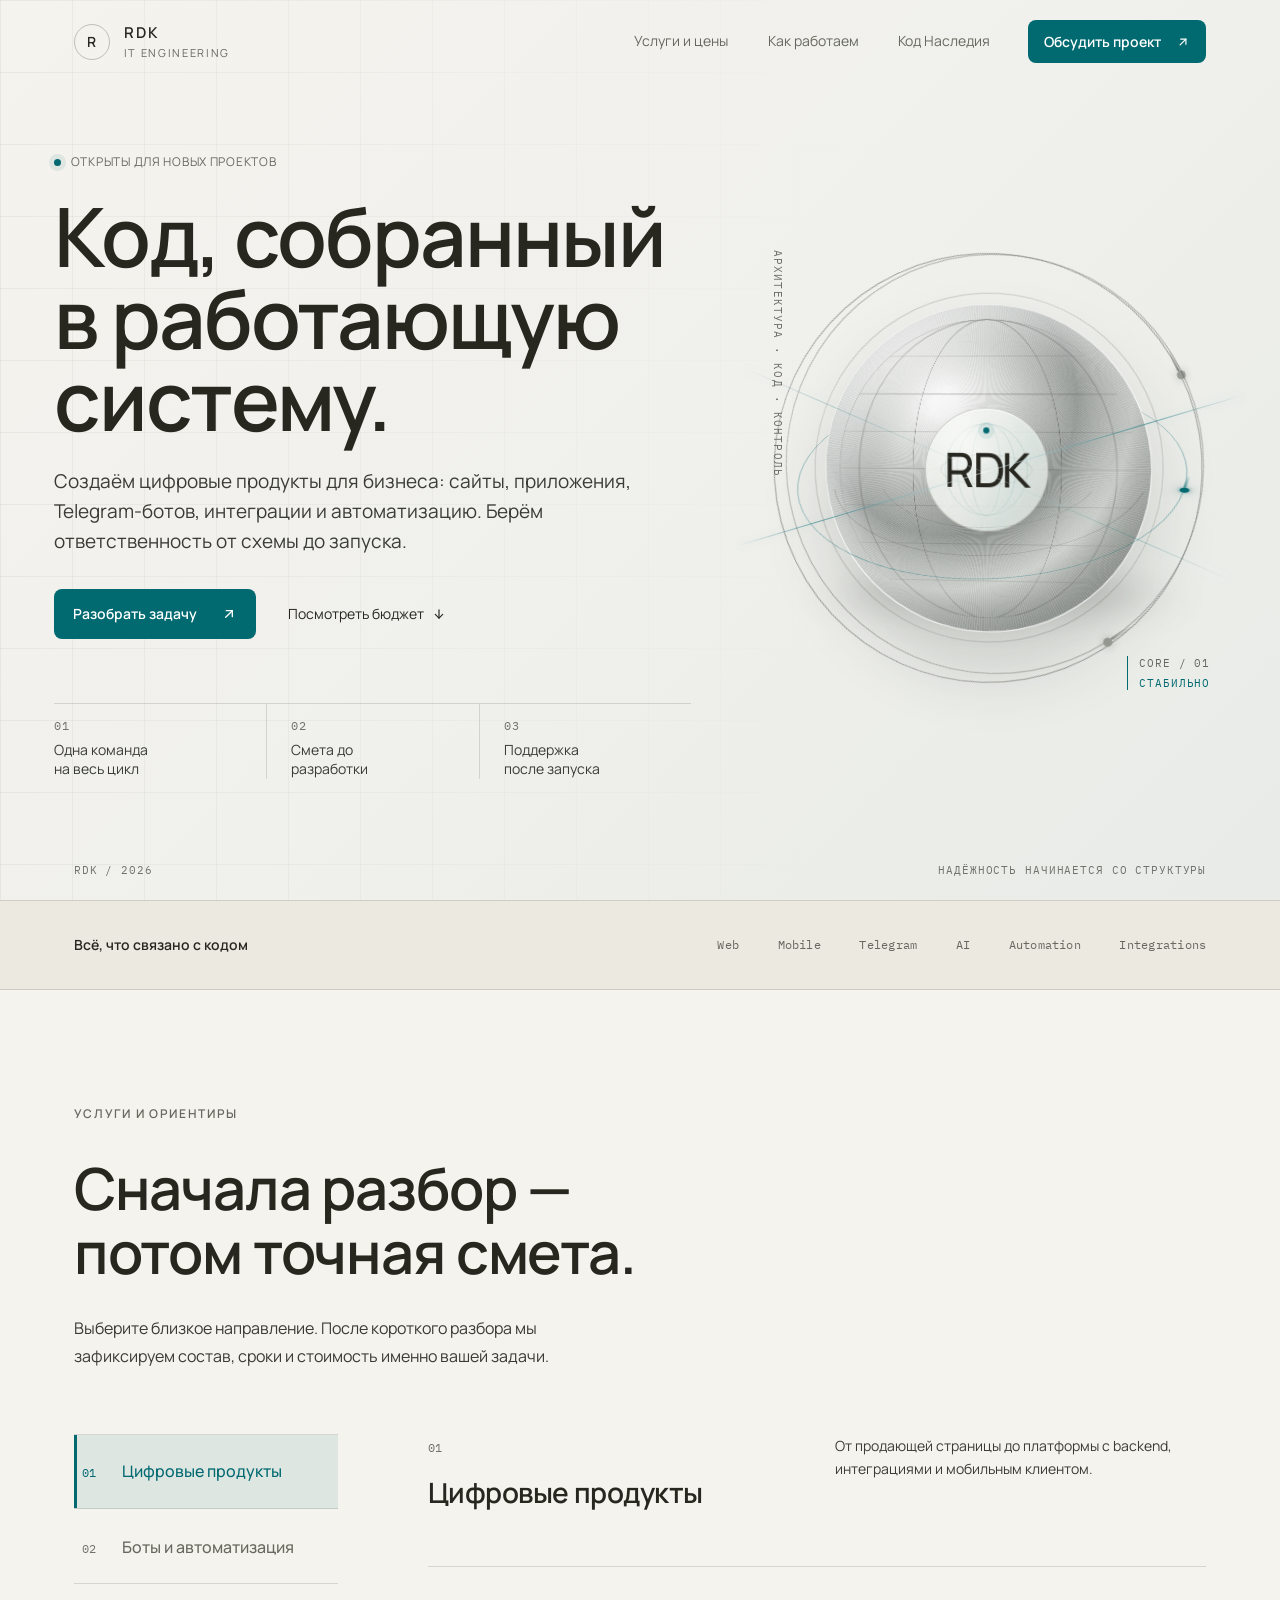
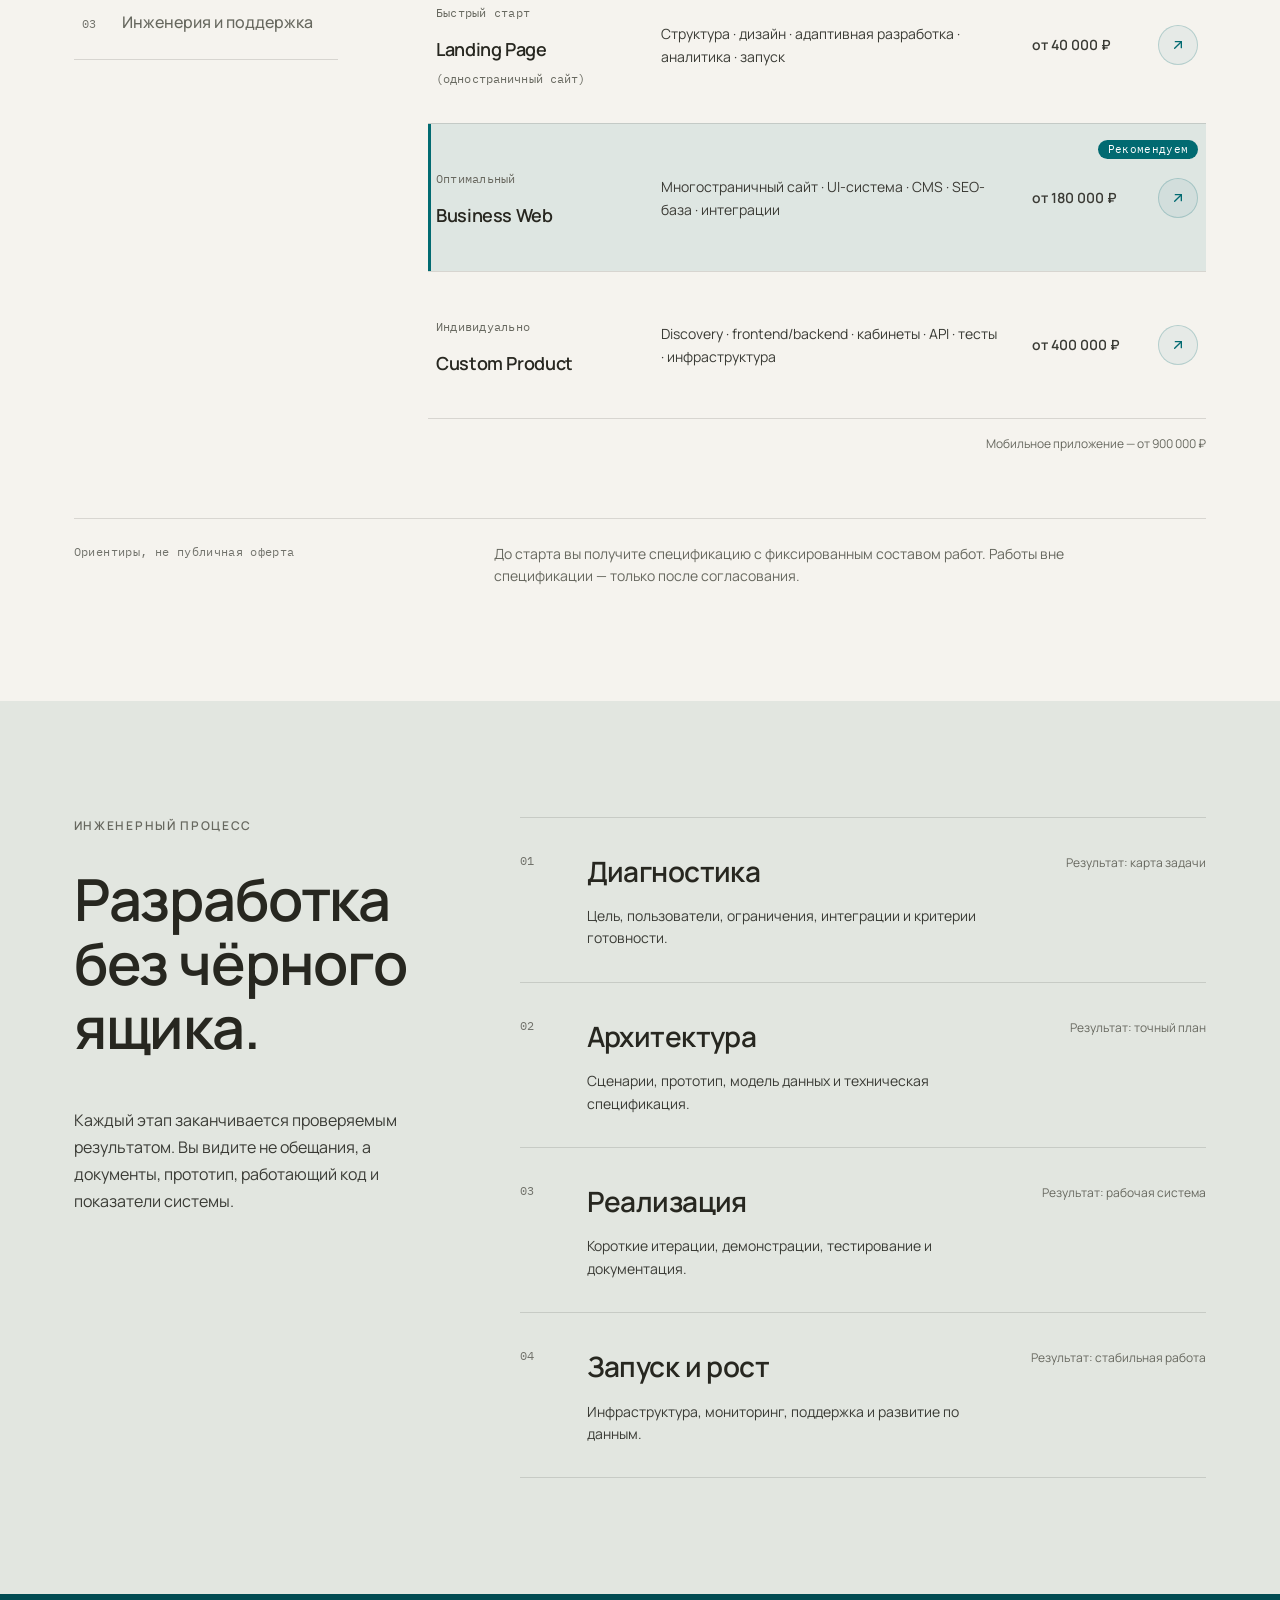
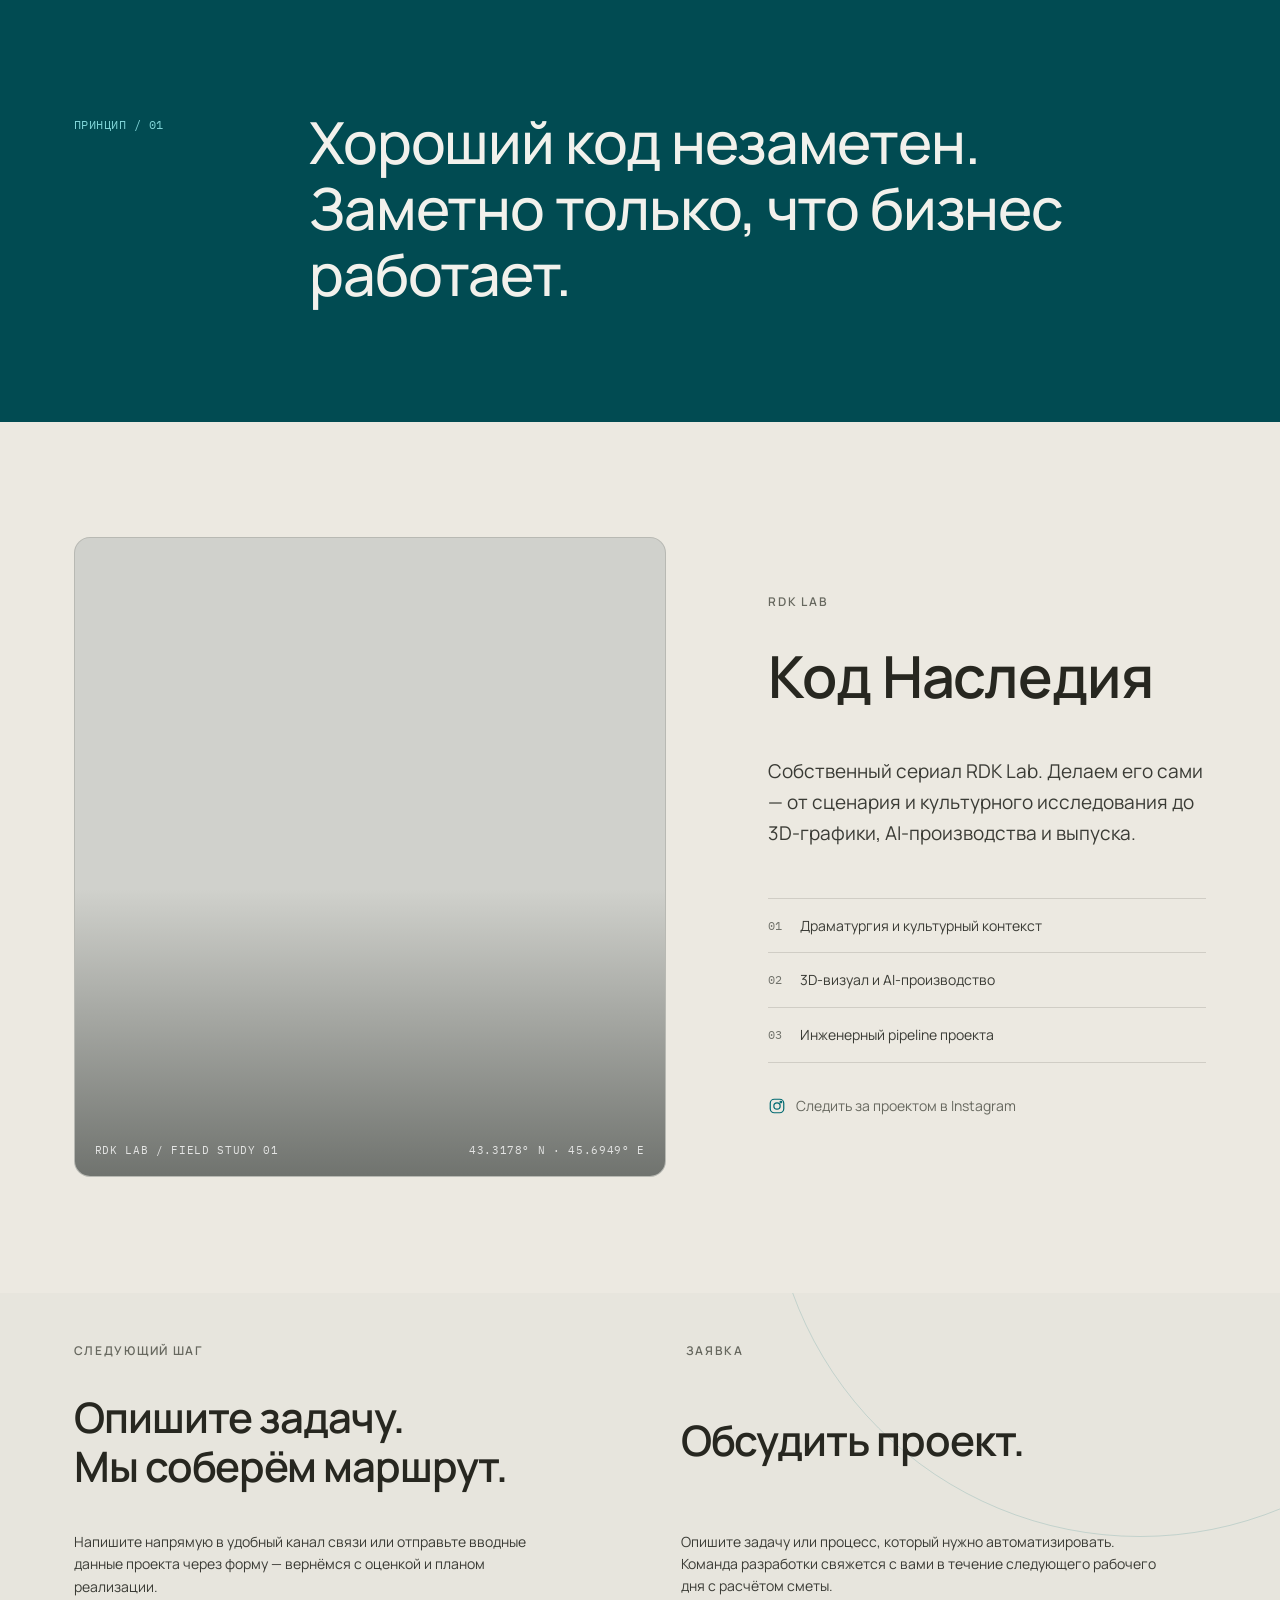
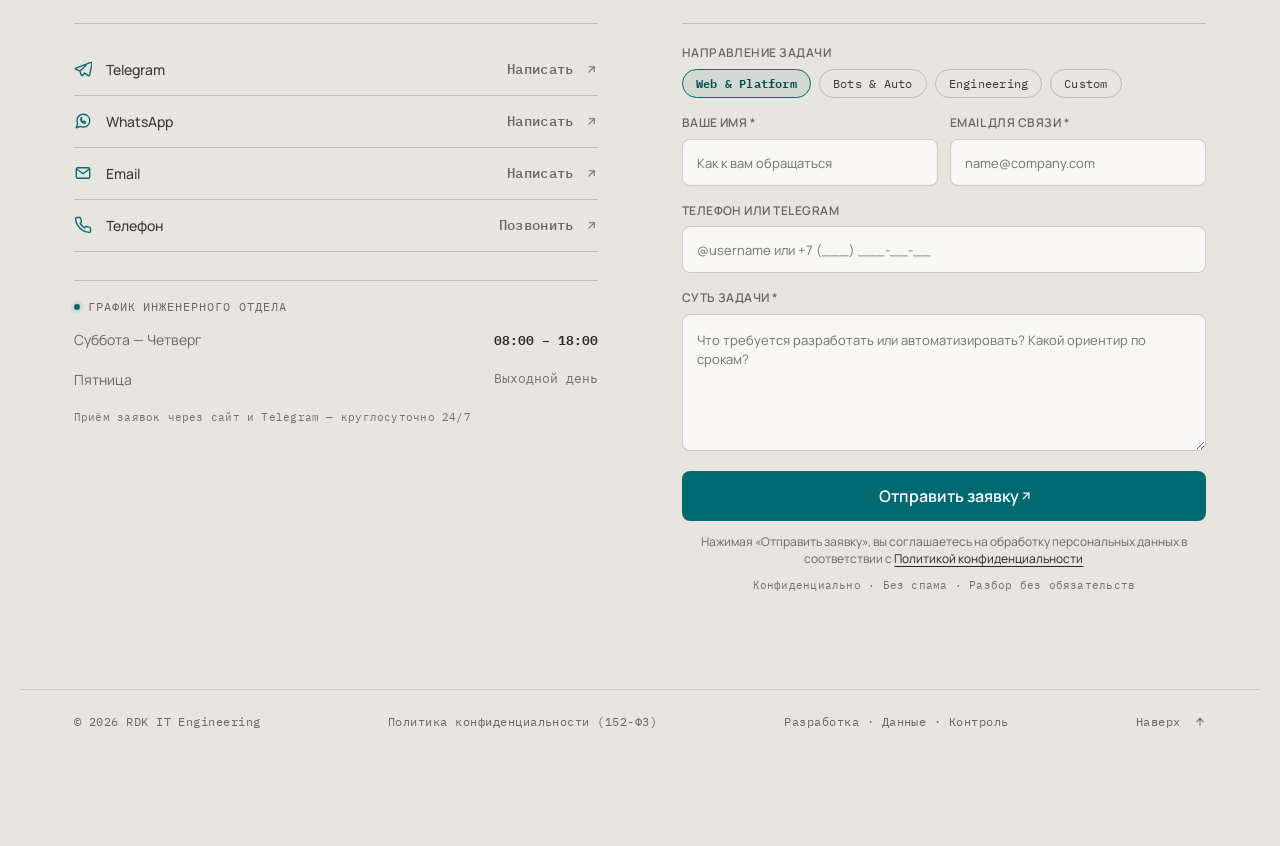
==== index.html @ f267a397 "feat(compliance): add 152-FZ privacy policy page, form consent disclaimer and footer link" ====
<!doctype html>
<html lang="ru">
<head>
  <meta charset="utf-8">
  <meta name="viewport" content="width=device-width, initial-scale=1">
  <title>RDK IT Engineering — цифровые продукты и автоматизация</title>
  <meta name="description" content="RDK проектирует сайты, приложения, Telegram-ботов и бизнес-автоматизацию — от архитектуры до запуска и поддержки.">
  <meta name="theme-color" content="#f5f3ee">
  <meta property="og:title" content="RDK IT Engineering — код, собранный в работающую систему">
  <meta property="og:description" content="Разработка цифровых продуктов, интеграций и автоматизации бизнеса.">
  <meta property="og:type" content="website">
  <link rel="preconnect" href="https://fonts.googleapis.com">
  <link rel="preconnect" href="https://fonts.gstatic.com" crossorigin>
  <link href="https://fonts.googleapis.com/css2?family=IBM+Plex+Mono:wght@400;500&family=Manrope:wght@400;500;600&display=swap" rel="stylesheet">
  <link rel="stylesheet" href="styles.css?v=20260922-v19">
  <link rel="stylesheet" href="motion.css?v=20260920-v16">
</head>
<body>
  <a class="skip-link" href="#main">Перейти к содержанию</a>
  <div class="scroll-progress" id="scrollProgress" aria-hidden="true"></div>
  <svg width="0" height="0" style="position:absolute" aria-hidden="true"><symbol id="i-arrow" viewBox="0 0 24 24"><path d="M7 17 17 7"/><path d="M8 7h9v9"/></symbol><symbol id="i-instagram" viewBox="0 0 24 24"><rect x="3" y="3" width="18" height="18" rx="5.4"/><circle cx="12" cy="12" r="4.2"/><circle cx="17.2" cy="6.8" r="1.15"/></symbol></svg>
  <header class="site-header" id="siteHeader"><div class="shell header-inner">
    <a class="brand" href="#main" aria-label="RDK IT Engineering — на главную"><span class="brand-mark" aria-hidden="true">R</span><span><strong>RDK</strong><small>IT Engineering</small></span></a>
    <nav class="nav" id="mainNav" aria-label="Основная навигация"><a href="#services">Услуги и цены</a><a href="#method">Как работаем</a><a href="#heritage">Код Наследия</a><a class="nav-action" href="#contact">Обсудить проект <span><svg class="ico" aria-hidden="true"><use href="#i-arrow"/></svg></span></a></nav>
    <button class="menu-button" id="menuButton" type="button" aria-label="Открыть меню" aria-controls="mainNav" aria-expanded="false"><span></span><span></span></button>
  </div></header>

  <main id="main">
    <section class="hero" aria-labelledby="hero-title"><div class="hero-grid" aria-hidden="true"></div><div class="shell hero-layout">
      <div class="hero-copy reveal">
        <div class="status-line"><span></span> Открыты для новых проектов</div>
        <h1 id="hero-title">Код, собранный в работающую систему.</h1>
        <p class="hero-lead">Создаём цифровые продукты для бизнеса: сайты, приложения, Telegram-ботов, интеграции и автоматизацию. Берём ответственность от схемы до запуска.</p>
        <div class="hero-actions"><a class="button button-primary" href="#contact">Разобрать задачу <span><svg class="ico" aria-hidden="true"><use href="#i-arrow"/></svg></span></a><a class="text-link" href="#services">Посмотреть бюджет <span><svg class="ico ico--down" aria-hidden="true"><use href="#i-arrow"/></svg></span></a></div>
        <dl class="hero-facts"><div><dt>01</dt><dd>Одна команда<br>на весь цикл</dd></div><div><dt>02</dt><dd>Смета до<br>разработки</dd></div><div><dt>03</dt><dd>Поддержка<br>после запуска</dd></div></dl>
      </div>
      <div class="calibre-wrap reveal" id="calibreWrap">
        <div class="calibre" id="calibre" aria-label="Интерактивный цифровой механизм RDK" role="img">
          <div class="calibre-shadow"></div>
          <div class="calibre-disc">
            <div class="disc-brush"></div>
            <div class="disc-scale"></div>
            <div class="disc-sphere"><div class="ds-globe"><i></i><i></i><i></i><i></i><i></i><i></i></div></div>
            <div class="disc-core">
              <span class="core-globe" aria-hidden="true">
                <i class="globe-meridian"></i><i class="globe-meridian"></i><i class="globe-meridian"></i><i class="globe-meridian"></i>
                <i class="globe-latitude globe-latitude-a"></i><i class="globe-latitude globe-latitude-b"></i>
              </span>
              <span class="core-signal"></span>
              <strong>RDK</strong>
            </div>
          </div>
          <div class="orbit orbit-a" aria-hidden="true"><i></i></div>
          <div class="orbit orbit-b" aria-hidden="true"><i></i></div>
          <div class="orbit orbit-c" aria-hidden="true"><i></i></div>
          <div class="laser laser-a"></div>
          <div class="laser laser-b"></div>
        </div>
        <div class="calibre-readout"><span>CORE / 01</span><span id="calibreState">СТАБИЛЬНО</span></div><p class="calibre-caption">Архитектура · Код · Контроль</p>
      </div>
    </div><div class="hero-foot shell"><span>RDK / 2026</span><span>Надёжность начинается со структуры</span></div></section>

    <section class="scope" aria-label="Направления разработки"><div class="shell scope-line"><p>Всё, что связано с кодом</p><ul><li>Web</li><li>Mobile</li><li>Telegram</li><li>AI</li><li>Automation</li><li>Integrations</li></ul></div></section>

    <section class="services section" id="services" aria-labelledby="services-title"><div class="shell">
      <div class="section-heading reveal"><p class="eyebrow">Услуги и ориентиры</p><h2 id="services-title">Сначала разбор&nbsp;— потом точная смета.</h2><p>Выберите близкое направление. После короткого разбора мы зафиксируем состав, сроки и стоимость именно вашей задачи.</p></div>
      <div class="offer-index reveal" aria-label="Пакеты услуг">
        <nav class="offer-nav" aria-label="Категории услуг"><button class="offer-tab is-active" type="button" data-offer="products" aria-selected="true"><span>01</span> Цифровые продукты</button><button class="offer-tab" type="button" data-offer="automation" aria-selected="false"><span>02</span> Боты и автоматизация</button><button class="offer-tab" type="button" data-offer="engineering" aria-selected="false"><span>03</span> Инженерия и поддержка</button></nav>
        <div class="offer-panels">
          <section class="offer-panel is-active" data-panel="products" aria-labelledby="offer-products-title"><div class="offer-panel-head"><div><span>01</span><h3 id="offer-products-title">Цифровые продукты</h3></div><p>От продающей страницы до платформы с backend, интеграциями и мобильным клиентом.</p></div>
            <article class="price-row"><div><span class="price-label">Быстрый старт</span><h4>Landing Page <span class="price-sub">(одностраничный сайт)</span></h4></div><p>Структура · дизайн · адаптивная разработка · аналитика · запуск</p><strong>от 40 000 ₽</strong><a href="#contact" aria-label="Обсудить Landing Page"><svg class="ico" aria-hidden="true"><use href="#i-arrow"/></svg></a></article>
            <article class="price-row is-recommended"><div><span class="price-label">Оптимальный</span><h4>Business Web</h4></div><p>Многостраничный сайт · UI-система · CMS · SEO-база · интеграции</p><strong>от 180 000 ₽</strong><a href="#contact" aria-label="Обсудить Business Web"><svg class="ico" aria-hidden="true"><use href="#i-arrow"/></svg></a></article>
            <article class="price-row"><div><span class="price-label">Индивидуально</span><h4>Custom Product</h4></div><p>Discovery · frontend/backend · кабинеты · API · тесты · инфраструктура</p><strong>от 400 000 ₽</strong><a href="#contact" aria-label="Обсудить Custom Product"><svg class="ico" aria-hidden="true"><use href="#i-arrow"/></svg></a></article><p class="panel-note">Мобильное приложение — от 900 000 ₽</p>
          </section>
          <section class="offer-panel" data-panel="automation" aria-labelledby="offer-automation-title" hidden><div class="offer-panel-head"><div><span>02</span><h3 id="offer-automation-title">Боты и автоматизация</h3></div><p>Соединяем сервисы, убираем ручные операции и собираем процесс в управляемую систему.</p></div>
            <article class="price-row"><div><span class="price-label">Telegram</span><h4>Bot Start</h4></div><p>Сценарий · команды · бизнес-логика · база данных · развёртывание</p><strong>от 40 000 ₽</strong><a href="#contact" aria-label="Обсудить Bot Start"><svg class="ico" aria-hidden="true"><use href="#i-arrow"/></svg></a></article>
            <article class="price-row is-recommended"><div><span class="price-label">С интеграциями</span><h4>Connected Bot</h4></div><p>CRM / 1С / API · платежи · уведомления · админ-панель · мониторинг</p><strong>от 180 000 ₽</strong><a href="#contact" aria-label="Обсудить Connected Bot"><svg class="ico" aria-hidden="true"><use href="#i-arrow"/></svg></a></article>
            <article class="price-row"><div><span class="price-label">Бизнес-процессы</span><h4>Automation System</h4></div><p>Аудит процесса · роли · данные · интеграция систем · регламенты</p><strong>от 300 000 ₽</strong><a href="#contact" aria-label="Обсудить Automation System"><svg class="ico" aria-hidden="true"><use href="#i-arrow"/></svg></a></article><p class="panel-note">Комплекс из 3–5 процессов — от 900 000 ₽</p>
          </section>
          <section class="offer-panel" data-panel="engineering" aria-labelledby="offer-engineering-title" hidden><div class="offer-panel-head"><div><span>03</span><h3 id="offer-engineering-title">Инженерия и поддержка</h3></div><p>Исследуем действующую систему, проектируем улучшения и отвечаем за стабильную работу.</p></div>
            <article class="price-row"><div><span class="price-label">Проверка</span><h4>Technical Audit</h4></div><p>Код · архитектура · нагрузка · безопасность · карта рисков</p><strong>от 40 000 ₽</strong><a href="#contact" aria-label="Обсудить Technical Audit"><svg class="ico" aria-hidden="true"><use href="#i-arrow"/></svg></a></article>
            <article class="price-row is-recommended"><div><span class="price-label">Проектирование</span><h4>Architecture</h4></div><p>Требования · модель данных · сценарии · спецификация · план реализации</p><strong>от 120 000 ₽</strong><a href="#contact" aria-label="Обсудить Architecture"><svg class="ico" aria-hidden="true"><use href="#i-arrow"/></svg></a></article>
            <article class="price-row"><div><span class="price-label">Ежемесячно</span><h4>Care & Growth</h4></div><p>Мониторинг · исправления · доработки · консультации · контроль стабильности</p><strong>от 30 000 ₽ / мес</strong><a href="#contact" aria-label="Обсудить Care and Growth"><svg class="ico" aria-hidden="true"><use href="#i-arrow"/></svg></a></article><p class="panel-note">Финальный бюджет зависит от интеграций, ролей и требований к нагрузке.</p>
          </section>
        </div>
      </div>
      <div class="price-disclaimer reveal"><span>Ориентиры, не публичная оферта</span><p>До старта вы получите спецификацию с фиксированным составом работ. Работы вне спецификации — только после согласования.</p></div>
    </div></section>

    <section class="method section" id="method" aria-labelledby="method-title"><div class="shell method-layout">
      <div class="method-intro reveal"><p class="eyebrow">Инженерный процесс</p><h2 id="method-title">Разработка без чёрного ящика.</h2><p>Каждый этап заканчивается проверяемым результатом. Вы видите не обещания, а документы, прототип, работающий код и показатели системы.</p></div>
      <ol class="method-list"><li class="reveal"><span>01</span><div><h3>Диагностика</h3><p>Цель, пользователи, ограничения, интеграции и критерии готовности.</p></div><small>Результат: карта задачи</small></li><li class="reveal"><span>02</span><div><h3>Архитектура</h3><p>Сценарии, прототип, модель данных и техническая спецификация.</p></div><small>Результат: точный план</small></li><li class="reveal"><span>03</span><div><h3>Реализация</h3><p>Короткие итерации, демонстрации, тестирование и документация.</p></div><small>Результат: рабочая система</small></li><li class="reveal"><span>04</span><div><h3>Запуск и рост</h3><p>Инфраструктура, мониторинг, поддержка и развитие по данным.</p></div><small>Результат: стабильная работа</small></li></ol>
    </div></section>

    <section class="principle" aria-label="Принцип работы RDK"><div class="shell principle-layout reveal"><span>ПРИНЦИП / 01</span><blockquote>Хороший код незаметен.<br>Заметно только, что бизнес работает.</blockquote></div></section>

    <section class="heritage section" id="heritage" aria-labelledby="heritage-title"><div class="shell heritage-layout">
      <figure class="heritage-media reveal"><picture><source media="(max-width: 760px)" srcset="assets/tower-warm-sm.jpg"><img src="assets/tower-warm.jpg" width="1920" height="1072" loading="lazy" decoding="async" alt="Архитектурная башня как образ соединения наследия и цифровой системы"></picture><figcaption><span>RDK LAB / FIELD STUDY 01</span><span>43.3178° N · 45.6949° E</span></figcaption></figure>
      <div class="heritage-copy reveal"><p class="eyebrow">RDK Lab</p><h2 id="heritage-title">Код Наследия</h2><p class="heritage-lead">Собственный сериал RDK Lab. Делаем его сами — от сценария и культурного исследования до 3D-графики, AI-производства и выпуска.</p><div class="heritage-list"><p><span>01</span> Драматургия и культурный контекст</p><p><span>02</span> 3D-визуал и AI-производство</p><p><span>03</span> Инженерный pipeline проекта</p></div><a class="heritage-social" href="https://www.instagram.com/rdk_it_engineering/" target="_blank" rel="noopener noreferrer"><svg class="ico" aria-hidden="true"><use href="#i-instagram"/></svg><span>Следить за проектом в Instagram</span></a></div>
    </div></section>

    <section class="contact section" id="contact" aria-labelledby="contact-title">
      <svg width="0" height="0" style="position:absolute" aria-hidden="true">
        <symbol id="i-telegram" viewBox="0 0 24 24"><path d="M21.5 3.5 2.5 10.8c-.8.3-.8 1.4 0 1.7l5.2 2 2 5.5c.3.8 1.3 1 1.8.4l2.8-3.1 4.7 3.5c.7.5 1.7.1 1.9-.8l3.1-15.2c.2-.9-.7-1.7-1.5-1.3z"/><path d="m8.5 14.2 8-7.7"/></symbol>
        <symbol id="i-whatsapp" viewBox="0 0 24 24"><path d="M21 11.5a8.38 8.38 0 0 1-.9 3.8 8.5 8.5 0 0 1-7.6 4.7 8.38 8.38 0 0 1-3.8-.9L3 21l1.9-5.7a8.38 8.38 0 0 1-.9-3.8 8.5 8.5 0 0 1 4.7-7.6 8.38 8.38 0 0 1 3.8-.9h.5a8.48 8.48 0 0 1 8 8v.5z"/><path d="M9.5 9a.5.5 0 0 0-.5.5v.5c0 2.5 2.5 5 5 5h.5a.5.5 0 0 0 .5-.5v-1.5a.5.5 0 0 0-.5-.5l-1.5-.3a.5.5 0 0 0-.5.2l-.6.7a4.5 4.5 0 0 1-2.5-2.5l.7-.6a.5.5 0 0 0 .2-.5l-.3-1.5a.5.5 0 0 0-.5-.5H9.5z"/></symbol>
        <symbol id="i-mail" viewBox="0 0 24 24"><rect x="3" y="5" width="18" height="14" rx="2"/><path d="m4 7 8 6 8-6"/></symbol>
        <symbol id="i-phone" viewBox="0 0 24 24"><path d="M22 16.92v3a2 2 0 0 1-2.18 2 19.79 19.79 0 0 1-8.63-3.07 19.5 19.5 0 0 1-6-6 19.79 19.79 0 0 1-3.07-8.67A2 2 0 0 1 4.11 2h3a2 2 0 0 1 2 1.72 12.84 12.84 0 0 0 .7 2.81 2 2 0 0 1-.45 2.11L8.09 9.91a16 16 0 0 0 6 6l1.27-1.27a2 2 0 0 1 2.11-.45 12.84 12.84 0 0 0 2.81.7A2 2 0 0 1 22 16.92z"/></symbol>
      </svg>
      <div class="contact-orbit" aria-hidden="true"></div>
      <div class="shell contact-layout reveal">
        <div class="contact-col-head contact-col-head--info">
          <p class="eyebrow">Следующий шаг</p>
          <h2 id="contact-title">Опишите задачу.<br>Мы соберём маршрут.</h2>
          <p class="contact-lead">Напишите напрямую в удобный канал связи или отправьте вводные данные проекта через форму — вернёмся с оценкой и планом реализации.</p>
        </div>

        <div class="contact-col-head contact-col-head--form">
          <p class="eyebrow">Заявка</p>
          <h2 class="form-title">Обсудить проект.</h2>
          <p class="contact-lead">Опишите задачу или процесс, который нужно автоматизировать. Команда разработки свяжется с вами в течение следующего рабочего дня с расчётом сметы.</p>
        </div>

        <div class="contact-body-info">
          <div class="contact-channels" aria-label="Прямые каналы связи">
            <a class="contact-row" href="https://t.me/rdk_it" target="_blank" rel="noopener noreferrer">
              <span class="contact-row-left">
                <svg class="contact-ico" aria-hidden="true"><use href="#i-telegram"/></svg>
                <span class="contact-name">Telegram</span>
              </span>
              <span class="contact-row-right">
                <span class="contact-action-label">Написать</span>
                <strong class="contact-val">@rdk_it</strong>
                <svg class="ico contact-arrow" aria-hidden="true"><use href="#i-arrow"/></svg>
              </span>
            </a>

            <a class="contact-row" href="https://wa.me/qr/XE4E7DVEDIZYM1" target="_blank" rel="noopener noreferrer">
              <span class="contact-row-left">
                <svg class="contact-ico" aria-hidden="true"><use href="#i-whatsapp"/></svg>
                <span class="contact-name">WhatsApp</span>
              </span>
              <span class="contact-row-right">
                <span class="contact-action-label">Написать</span>
                <strong class="contact-val">Прямой диалог</strong>
                <svg class="ico contact-arrow" aria-hidden="true"><use href="#i-arrow"/></svg>
              </span>
            </a>

            <a class="contact-row" href="mailto:kontakt@rdk-ai.com">
              <span class="contact-row-left">
                <svg class="contact-ico" aria-hidden="true"><use href="#i-mail"/></svg>
                <span class="contact-name">Email</span>
              </span>
              <span class="contact-row-right">
                <span class="contact-action-label">Написать</span>
                <strong class="contact-val">kontakt@rdk-ai.com</strong>
                <svg class="ico contact-arrow" aria-hidden="true"><use href="#i-arrow"/></svg>
              </span>
            </a>

            <a class="contact-row" href="tel:+79659524382">
              <span class="contact-row-left">
                <svg class="contact-ico" aria-hidden="true"><use href="#i-phone"/></svg>
                <span class="contact-name">Телефон</span>
              </span>
              <span class="contact-row-right">
                <span class="contact-action-label">Позвонить</span>
                <strong class="contact-val">+7 965 952-43-82</strong>
                <svg class="ico contact-arrow" aria-hidden="true"><use href="#i-arrow"/></svg>
              </span>
            </a>
          </div>

          <div class="contact-schedule" aria-label="Режим работы">
            <div class="schedule-head">
              <span class="schedule-indicator" aria-hidden="true"></span>
              <span class="schedule-title">График инженерного отдела</span>
            </div>
            <div class="schedule-line"><span>Суббота — Четверг</span><strong>08:00 – 18:00</strong></div>
            <div class="schedule-line"><span>Пятница</span><em>Выходной день</em></div>
            <p class="schedule-note">Приём заявок через сайт и Telegram — круглосуточно 24/7</p>
          </div>
        </div>

        <div class="contact-body-form">
          <form class="contact-form" id="projectForm" novalidate>
            <!-- Скрытая honeypot-ловушка для защиты от автоматических спам-ботов -->
            <div style="position:absolute;left:-9999px;opacity:0;pointer-events:none" aria-hidden="true">
              <input type="text" name="_hp_company" id="formHoneypot" tabindex="-1" autocomplete="off">
            </div>

            <div class="form-group">
              <label class="form-label" for="formService">Направление задачи</label>
              <div class="form-chips" id="serviceChips" role="radiogroup" aria-label="Направление задачи">
                <button type="button" class="form-chip is-active" role="radio" aria-checked="true" data-value="Веб и платформы">Web &amp; Platform</button>
                <button type="button" class="form-chip" role="radio" aria-checked="false" data-value="Боты и автоматизация">Bots &amp; Auto</button>
                <button type="button" class="form-chip" role="radio" aria-checked="false" data-value="Инженерия и аудит">Engineering</button>
                <button type="button" class="form-chip" role="radio" aria-checked="false" data-value="Индивидуальный проект">Custom</button>
              </div>
              <input type="hidden" name="service" id="formService" value="Веб и платформы">
            </div>

            <div class="form-row-2">
              <div class="form-group">
                <label class="form-label" for="formName">Ваше имя *</label>
                <input class="form-input" type="text" id="formName" name="name" placeholder="Как к вам обращаться" required autocomplete="name">
              </div>
              <div class="form-group">
                <label class="form-label" for="formEmail">Email для связи *</label>
                <input class="form-input" type="email" id="formEmail" name="email" placeholder="name@company.com" required autocomplete="email">
              </div>
            </div>

            <div class="form-group">
              <label class="form-label" for="formContact">Телефон или Telegram</label>
              <input class="form-input" type="text" id="formContact" name="contact" placeholder="@username или +7 (___) ___-__-__" autocomplete="tel">
            </div>

            <div class="form-group">
              <label class="form-label" for="formTask">Суть задачи *</label>
              <textarea class="form-textarea" id="formTask" name="task" rows="3" placeholder="Что требуется разработать или автоматизировать? Какой ориентир по срокам?" required></textarea>
            </div>

            <div class="form-actions">
              <div class="form-error-msg" id="formErrorMsg" role="alert" hidden></div>
              <button class="button button-primary form-submit" id="formSubmitBtn" type="submit">
                <span>Отправить заявку</span>
                <svg class="ico" aria-hidden="true"><use href="#i-arrow"/></svg>
              </button>
              <p class="form-consent">Нажимая «Отправить заявку», вы соглашаетесь на обработку персональных данных в соответствии с <a href="policy.html" target="_blank" rel="noopener noreferrer">Политикой конфиденциальности</a></p>
              <p class="form-terms">Конфиденциально · Без спама · Разбор без обязательств</p>
            </div>
          </form>

          <div class="form-feedback" id="formFeedback" hidden aria-live="polite">
            <div class="feedback-status"><span></span> Заявка принята в работу</div>
            <h3 class="feedback-title">Спасибо за обращение</h3>
            <p class="feedback-text">Мы зафиксировали вводные данные. Инженер свяжется с вами в рабочее время (Сб–Чт 08:00–18:00) с предварительной оценкой и вопросами.</p>

            <div class="feedback-spam-alert" id="feedbackSpamAlert">
              <div class="spam-alert-header">
                <svg class="ico spam-alert-ico" aria-hidden="true" viewBox="0 0 24 24"><path d="M22 17H2a3 3 0 0 0 3-3V9a7 7 0 0 1 14 0v5a3 3 0 0 0 3 3zm-8.27 4a2 2 0 0 1-3.46 0"/></svg>
                <span class="spam-alert-title">Важно: проверьте папку «Спам»</span>
              </div>
              <p class="spam-alert-text">
                Мы отправили автоматическое подтверждение на ваш email <strong id="feedbackUserEmail" class="spam-alert-email"></strong>. Если письмо не появилось во «Входящих» в течение 1–2 минут, пожалуйста, проверьте папку <strong>«Спам»</strong> (или «Нежелательная почта») и нажмите <em>«Не спам»</em>.
              </p>
              <div class="spam-alert-sender">
                Официальный адрес: <code>kontakt@rdk-ai.com</code>
              </div>
            </div>

            <div class="feedback-links">
              <a class="text-link" id="feedbackTgLink" href="https://t.me/rdk_it" target="_blank" rel="noopener noreferrer">
                <span>Написать в Telegram @rdk_it</span>
                <svg class="ico" aria-hidden="true"><use href="#i-arrow"/></svg>
              </a>
              <button type="button" class="feedback-reset text-link" id="feedbackResetBtn">
                <span>Отправить ещё одно сообщение</span>
              </button>
            </div>
          </div>
        </div>
      </div>
      <footer class="shell footer">
        <span>© <span id="year"></span> RDK IT Engineering</span>
        <a href="policy.html" class="footer-policy">Политика конфиденциальности (152-ФЗ)</a>
        <span>Разработка · Данные · Контроль</span>
        <a href="#main">Наверх <svg class="ico ico--up" aria-hidden="true"><use href="#i-arrow"/></svg></a>
      </footer>
    </section>
  </main>
  <script src="script.js?v=20260922-v19"></script>
</body>
</html>
---- styles.css ----
:root{--canvas:#f5f3ee;--surface:#ece9e1;--surface-soft:#e2e6e0;--surface-deep:#d3dad3;--accent-deep:#014b52;--ink:#272720;--text:#3a3b35;--muted:#67685f;--faint:#71726b;--line:rgba(39,39,32,.14);--line-strong:rgba(39,39,32,.25);--accent:#016a71;--accent-soft:rgba(1,106,113,.09);--font:"Manrope",Inter,system-ui,-apple-system,"Segoe UI",sans-serif;--mono:"IBM Plex Mono","SFMono-Regular",Consolas,"Liberation Mono",monospace;--max:1240px;--gutter:clamp(20px,4.2vw,64px);--section:clamp(80px,9vw,120px);--fs-micro:12px;--fs-body-s:14px;--fs-body:clamp(16px,1.15vw,17px);--fs-lead:clamp(19px,1.4vw,21px);--fs-h3:clamp(20px,2.4vw,28px);--fs-h2:clamp(36px,4.6vw,58px);--fs-h1:clamp(44px,6.4vw,92px);--space-1:4px;--space-2:8px;--space-3:12px;--space-4:16px;--space-5:24px;--space-6:32px;--space-7:48px;--space-8:64px;--space-9:96px;--space-10:128px;--radius:8px;--radius-lg:16px;--radius-pill:999px}
*,*::before,*::after{box-sizing:border-box;margin:0;padding:0}html{scroll-behavior:smooth}body{min-width:320px;overflow-x:hidden;background:var(--canvas);color:var(--ink);font-family:var(--font);font-size:16px;line-height:1.55;-webkit-font-smoothing:antialiased}body.menu-open{overflow:hidden}a{color:inherit}button{color:inherit;font:inherit}img{display:block;max-width:100%}section[id]{scroll-margin-top:96px}::selection{color:var(--canvas);background:var(--accent)}:where(a,button):focus-visible{outline:2px solid var(--accent);outline-offset:4px}.shell{width:min(100%,var(--max));margin-inline:auto;padding-inline:var(--gutter)}.section{padding-block:var(--section)}.skip-link{position:fixed;z-index:1000;top:12px;left:50%;padding:10px 16px;border-radius:var(--radius-pill);background:var(--accent);color:#fff;transform:translate(-50%,-160%);transition:transform .2s}.skip-link:focus{transform:translate(-50%,0)}.scroll-progress{position:fixed;z-index:120;inset:0 0 auto;height:2px;background:var(--accent);transform:scaleX(0);transform-origin:left}
.site-header{position:fixed;z-index:100;inset:0 0 auto;height:84px;border-bottom:1px solid transparent;transition:background .3s,border-color .3s,backdrop-filter .3s}.site-header.scrolled{border-color:var(--line);background:rgba(245,243,238,.86);backdrop-filter:blur(18px) saturate(125%)}.header-inner{height:100%;display:flex;align-items:center;justify-content:space-between}.brand{display:flex;align-items:center;gap:14px;text-decoration:none}.brand-mark{display:grid;place-items:center;width:36px;aspect-ratio:1;border:1px solid var(--line-strong);border-radius:50%;color:var(--ink);font-size:14px;font-weight:600}.brand>span:last-child{display:flex;flex-direction:column;line-height:1}.brand strong{font-size:15px;letter-spacing:.14em;font-weight:600}.brand small{margin-top:7px;color:var(--muted);font-size:11px;letter-spacing:.15em;text-transform:uppercase}.nav{display:flex;align-items:center;gap:clamp(24px,2.8vw,40px)}.nav a{color:var(--muted);font-size:var(--fs-body-s);text-decoration:none;transition:color .2s}.nav a:hover{color:var(--ink)}.nav .nav-action{padding:11px 16px;border-radius:var(--radius);background:var(--accent);color:#fff;font-weight:600}.nav-action span{margin-left:12px}.menu-button{display:none;width:42px;height:42px;border:0;background:transparent;cursor:pointer}.menu-button span{display:block;width:21px;height:1px;margin:6px auto;background:var(--ink);transition:transform .2s}
.hero{position:relative;min-height:100svh;display:flex;align-items:center;overflow:hidden;padding:var(--space-10) 0 var(--space-9);background:linear-gradient(135deg,#f5f3ee 0%,#f0f0ec 52%,#e8ebe7 100%)}.hero-grid{position:absolute;inset:0;opacity:.58;background-image:linear-gradient(var(--line) 1px,transparent 1px),linear-gradient(90deg,var(--line) 1px,transparent 1px);background-size:72px 72px;mask-image:linear-gradient(90deg,rgba(0,0,0,.65),transparent 70%)}.hero-layout{position:relative;z-index:1;width:100%;display:grid;grid-template-columns:minmax(0,1.15fr) minmax(320px,.85fr);align-items:center;gap:clamp(40px,5vw,80px)}.status-line{display:flex;align-items:center;gap:10px;color:var(--muted);font-size:var(--fs-micro);letter-spacing:.06em;text-transform:uppercase}.status-line span{width:7px;height:7px;border-radius:50%;background:var(--accent);box-shadow:0 0 0 5px var(--accent-soft)}.hero h1{max-width:900px;margin-top:var(--space-5);font-size:var(--fs-h1);font-weight:600;line-height:1;letter-spacing:-.025em;text-wrap:balance}.hero-lead{max-width:650px;margin-top:var(--space-5);color:var(--text);font-size:var(--fs-lead);line-height:1.6;text-wrap:pretty}.hero-actions{display:flex;align-items:center;flex-wrap:wrap;gap:var(--space-6);margin-top:var(--space-6)}.button{min-height:50px;display:inline-flex;align-items:center;justify-content:center;padding:0 19px;border-radius:var(--radius);text-decoration:none;font-size:var(--fs-body-s);font-weight:600;transition:transform .2s,background .2s}.button span{margin-left:var(--space-5);font-size:16px}.button-primary{color:#fff;background:var(--accent)}.button:hover{transform:translateY(-2px)}.button-primary:hover{background:#005c62}.text-link{color:var(--ink);font-size:var(--fs-body-s);text-decoration-color:var(--line-strong);text-underline-offset:6px}.text-link span{margin-left:var(--space-2)}.hero-facts{display:grid;grid-template-columns:repeat(3,1fr);max-width:680px;margin-top:var(--space-8);border-top:1px solid var(--line)}.hero-facts div{padding:var(--space-4) var(--space-4) 0 0}.hero-facts div+div{padding-left:var(--space-5);border-left:1px solid var(--line)}.hero-facts dt{color:var(--faint);font:var(--fs-micro)/1 var(--mono);letter-spacing:.08em}.hero-facts dd{margin-top:var(--space-2);color:var(--text);font-size:var(--fs-body-s);line-height:1.4}.hero-foot{position:absolute;z-index:2;bottom:22px;left:50%;display:flex;justify-content:space-between;color:var(--faint);font:11px/1.4 var(--mono);letter-spacing:.08em;text-transform:uppercase;transform:translateX(-50%)}
.calibre-wrap{position:relative;display:grid;place-items:center;min-height:min(52vw,480px);perspective:1200px}.calibre{--rx:-4deg;--ry:-7deg;position:relative;width:min(35vw,430px);aspect-ratio:1;transform:rotateX(var(--rx)) rotateY(var(--ry));transform-style:preserve-3d;transition:transform .18s ease-out;will-change:transform}.calibre-shadow{position:absolute;inset:72% 13% 7%;border-radius:50%;background:rgba(53,58,52,.2);filter:blur(32px);transform:translateZ(-80px) rotateX(70deg)}.calibre-disc{position:absolute;inset:13%;overflow:hidden;border:1px solid rgba(255,255,255,.8);border-radius:50%;background:radial-gradient(circle at 37% 30%,#fafafa 0 4%,#d9dbd8 19%,#969b98 43%,#daddd9 61%,#8f9591 84%,#cfd1ce 100%);box-shadow:inset -22px -28px 50px rgba(47,51,47,.24),inset 18px 22px 36px rgba(255,255,255,.68),0 38px 65px rgba(47,51,47,.17);transform:translateZ(40px)}.disc-brush{position:absolute;inset:0;border-radius:inherit;opacity:.5;background:repeating-conic-gradient(from 14deg,rgba(255,255,255,.22) 0 .35deg,rgba(27,31,29,.05) .45deg .9deg);animation:disc-turn 26s linear infinite}.disc-scale{position:absolute;inset:4%;border-radius:50%;background:repeating-conic-gradient(rgba(39,39,32,.42) 0 .45deg,transparent .5deg 6deg);mask:radial-gradient(circle,transparent 0 92%,#000 92.4%)}.disc-sphere{position:absolute;inset:4%;border-radius:50%;opacity:.62;pointer-events:none;overflow:hidden;-webkit-mask:radial-gradient(ellipse 80% 88% at 50% 47%,#000 32%,rgba(0,0,0,.5) 64%,transparent 92%);mask:radial-gradient(ellipse 80% 88% at 50% 47%,#000 32%,rgba(0,0,0,.5) 64%,transparent 92%)}.disc-sphere::after{content:"";position:absolute;inset:0;background:repeating-linear-gradient(0deg,rgba(39,39,32,.22) 0 1px,transparent 1px 12.5%)}.ds-globe{position:absolute;inset:0;transform-style:preserve-3d;will-change:transform;animation:disc-spin 26s linear infinite}.disc-sphere i{position:absolute;inset:0;border:1px solid rgba(39,39,32,.38);border-radius:50%;transform-style:preserve-3d;backface-visibility:visible}.disc-sphere i:nth-child(1){transform:rotateY(0deg)}.disc-sphere i:nth-child(2){transform:rotateY(30deg)}.disc-sphere i:nth-child(3){transform:rotateY(60deg)}.disc-sphere i:nth-child(4){transform:rotateY(90deg)}.disc-sphere i:nth-child(5){transform:rotateY(120deg)}.disc-sphere i:nth-child(6){transform:rotateY(150deg)}.disc-core{position:absolute;inset:31%;display:flex;align-items:center;justify-content:center;flex-direction:column;border:1px solid rgba(39,39,32,.18);border-radius:50%;background:rgba(241,243,239,.84);box-shadow:0 12px 35px rgba(37,42,38,.16),inset 0 1px rgba(255,255,255,.9)}.disc-core strong{position:relative;z-index:3;font-size:clamp(29px,3.6vw,47px);line-height:1;letter-spacing:-.055em;font-weight:500}.core-signal{position:absolute;z-index:4;top:15%;width:6px;height:6px;border-radius:50%;background:var(--accent);box-shadow:0 0 0 5px var(--accent-soft),0 0 18px rgba(1,106,113,.45)}.core-globe{position:absolute;z-index:1;inset:12%;border-radius:50%;pointer-events:none;-webkit-mask:radial-gradient(circle at 45% 40%,#000 60%,transparent 94%);mask:radial-gradient(circle at 45% 40%,#000 60%,transparent 94%)}.core-globe i{position:absolute;inset:0;border:1px solid rgba(1,106,113,.13);border-radius:50%}.core-globe .globe-meridian:nth-child(1){transform:scaleX(.32)}.core-globe .globe-meridian:nth-child(2){transform:scaleX(.64)}.core-globe .globe-meridian:nth-child(3){transform:scaleX(.9)}.core-globe .globe-meridian:nth-child(4){display:none}.core-globe .globe-latitude{inset:33% 0;border-color:rgba(39,39,32,.1)}.core-globe .globe-latitude-b{display:none}.orbit{position:absolute;inset:5%;border:1px solid rgba(39,39,32,.3);border-radius:50%;transform-style:preserve-3d}.orbit::before,.orbit::after{content:"";position:absolute;border:1px solid rgba(39,39,32,.15);border-radius:50%}.orbit::before{inset:9%}.orbit::after{inset:21%;border-color:rgba(39,39,32,.1)}.orbit i{position:absolute;top:0;left:0;width:9px;height:9px;border-radius:50%;background:var(--accent);box-shadow:0 0 16px rgba(1,106,113,.5),0 0 5px rgba(1,106,113,.7);offset-path:circle(closest-side at 50% 50%);offset-rotate:auto}.orbit i::after{content:"";position:absolute;top:50%;right:100%;width:24px;height:3px;transform:translateY(-50%);border-radius:2px;background:linear-gradient(to left,rgba(1,106,113,.55),transparent);pointer-events:none}.orbit-a{transform:rotateY(0deg) rotateX(64deg) rotateZ(12deg);animation:rev-a 24s linear infinite;border-color:rgba(1,106,113,.3)}.orbit-a i{animation:run 12s linear infinite}.orbit-b{inset:0;transform:rotateX(0deg) rotateZ(-26deg) rotateY(12deg);animation:rev-b 32s linear infinite}.orbit-b i{background:#9a9d95;box-shadow:0 0 9px rgba(58,59,53,.28);animation:run 15s linear infinite}.orbit-b i::after{background:linear-gradient(to left,rgba(58,59,53,.4),transparent)}.orbit-c{inset:1%;transform:rotateZ(56deg) rotateX(0deg);animation:rev-c 40s linear infinite;border-color:rgba(39,39,32,.24)}.orbit-c::before,.orbit-c::after{display:none}.orbit-c i{background:#9a9d95;box-shadow:0 0 9px rgba(58,59,53,.28);animation:run 18s linear infinite}.orbit-c i::after{background:linear-gradient(to left,rgba(58,59,53,.38),transparent)}.laser{position:absolute;z-index:3;top:50%;left:-8%;width:116%;height:1px;opacity:.52;background:linear-gradient(90deg,transparent,var(--accent) 17%,rgba(255,255,255,.85) 50%,var(--accent) 82%,transparent);box-shadow:0 0 9px rgba(1,106,113,.2);pointer-events:none}.laser-a{transform:translateZ(74px) rotate(-17deg)}.laser-b{opacity:.22;transform:translateZ(67px) rotate(23deg)}.calibre-readout{position:absolute;right:var(--space-4);bottom:var(--space-4);display:flex;flex-direction:column;gap:5px;padding-left:11px;border-left:1px solid var(--accent);color:var(--muted);font:11px/1.3 var(--mono);letter-spacing:.08em}.calibre-readout span:last-child{color:var(--accent)}.calibre-caption{position:absolute;left:var(--space-4);top:var(--space-5);color:var(--faint);font:11px/1.3 var(--mono);letter-spacing:.1em;text-transform:uppercase;writing-mode:vertical-rl}@keyframes disc-turn{to{transform:rotate(360deg)}}@keyframes disc-spin{0%{transform:rotateX(5deg) rotateY(0deg)}25%{transform:rotateX(5deg) rotateY(90deg)}50%{transform:rotateX(5deg) rotateY(180deg)}75%{transform:rotateX(5deg) rotateY(270deg)}100%{transform:rotateX(5deg) rotateY(360deg)}}@keyframes rev-a{0%{transform:rotateY(0deg) rotateX(64deg) rotateZ(12deg)}25%{transform:rotateY(90deg) rotateX(64deg) rotateZ(12deg)}50%{transform:rotateY(180deg) rotateX(64deg) rotateZ(12deg)}75%{transform:rotateY(270deg) rotateX(64deg) rotateZ(12deg)}100%{transform:rotateY(360deg) rotateX(64deg) rotateZ(12deg)}}@keyframes rev-b{0%{transform:rotateX(0deg) rotateZ(-26deg) rotateY(12deg)}25%{transform:rotateX(90deg) rotateZ(-26deg) rotateY(12deg)}50%{transform:rotateX(180deg) rotateZ(-26deg) rotateY(12deg)}75%{transform:rotateX(270deg) rotateZ(-26deg) rotateY(12deg)}100%{transform:rotateX(360deg) rotateZ(-26deg) rotateY(12deg)}}@keyframes rev-c{0%{transform:rotateZ(56deg) rotateX(0deg)}25%{transform:rotateZ(56deg) rotateX(90deg)}50%{transform:rotateZ(56deg) rotateX(180deg)}75%{transform:rotateZ(56deg) rotateX(270deg)}100%{transform:rotateZ(56deg) rotateX(360deg)}}@keyframes run{to{offset-distance:100%}}
.scope{border-block:1px solid var(--line);background:var(--surface)}.scope-line{min-height:88px;display:flex;align-items:center;justify-content:space-between;gap:35px}.scope-line p{font-size:var(--fs-body-s);font-weight:600}.scope-line ul{display:flex;flex-wrap:wrap;justify-content:flex-end;gap:clamp(18px,3vw,42px);list-style:none;color:var(--muted);font:var(--fs-micro)/1.4 var(--mono);letter-spacing:.02em}.eyebrow{color:var(--muted);font-size:var(--fs-micro);font-weight:600;letter-spacing:.14em;text-transform:uppercase}.section-heading{max-width:920px}.section-heading .eyebrow{margin-bottom:var(--space-6)}.section-heading h2,.method-intro h2,.heritage-copy h2,.contact h2{font-size:var(--fs-h2);line-height:1.1;letter-spacing:-.02em;font-weight:600;text-wrap:balance}.section-heading>p:last-child{max-width:560px;margin-top:var(--space-6);color:var(--text);font-size:var(--fs-body);line-height:1.7}
.services{background:var(--canvas)}.offer-index{display:grid;grid-template-columns:minmax(256px,.34fr) minmax(0,1fr);gap:clamp(35px,7vw,95px);margin-top:var(--space-8)}.offer-nav{align-self:start;position:sticky;top:118px;border-top:1px solid var(--line)}.offer-tab{width:100%;display:grid;grid-template-columns:28px 1fr;gap:var(--space-3);align-items:baseline;padding:var(--space-5) var(--space-2);border:0;border-bottom:1px solid var(--line);background:transparent;color:var(--muted);text-align:left;font-size:var(--fs-body);font-weight:500;cursor:pointer;transition:color .2s,background .2s}.offer-tab span{color:var(--faint);font:var(--fs-micro)/1 var(--mono)}.offer-tab:hover{color:var(--ink)}.offer-tab.is-active{color:var(--accent);background:var(--accent-soft);box-shadow:inset 3px 0 0 var(--accent)}.offer-tab.is-active span{color:var(--accent)}.offer-panel{animation:panel-in .42s ease both}@keyframes panel-in{from{opacity:0;transform:translateY(8px)}}.offer-panel-head{display:grid;grid-template-columns:1fr 1fr;gap:35px;min-height:132px;padding-bottom:var(--space-6)}.offer-panel-head span{color:var(--faint);font:var(--fs-micro)/1.2 var(--mono);letter-spacing:.04em}.offer-panel-head h3{margin-top:var(--space-3);font-size:var(--fs-h3);letter-spacing:-.02em;font-weight:600}.offer-panel-head p{color:var(--text);font-size:var(--fs-body-s);line-height:1.65}.price-row{position:relative;display:grid;grid-template-columns:minmax(120px,.8fr) minmax(150px,1.4fr) minmax(96px,auto) 40px;align-items:center;gap:clamp(16px,2.4vw,44px);min-height:148px;padding:var(--space-6) var(--space-2);border-top:1px solid var(--line);transition:background .25s,padding .25s}.price-row:last-of-type{border-bottom:1px solid var(--line)}.price-row:hover{padding-inline:var(--space-5);background:rgba(255,255,255,.38)}.price-row.is-recommended{background:var(--accent-soft);box-shadow:inset 3px 0 0 var(--accent)}.price-row.is-recommended::after{content:"Рекомендуем";position:absolute;top:var(--space-4);right:var(--space-2);padding:4px 10px;border-radius:var(--radius-pill);background:var(--accent);color:#fff;font:11px/1 var(--mono);letter-spacing:.03em}.price-label{color:var(--muted);font:var(--fs-micro)/1.2 var(--mono);letter-spacing:.02em}.price-row h4{margin-top:var(--space-3);font-size:18px;font-weight:600;letter-spacing:-.02em}.price-row h4 .price-sub{display:inline-block;color:var(--muted);font:var(--fs-micro)/1.3 var(--mono);font-weight:400;letter-spacing:.01em}.price-row>p{color:var(--text);font-size:var(--fs-body-s);line-height:1.65}.price-row>strong{color:var(--text);font-size:var(--fs-body-s);font-weight:600;white-space:nowrap}.price-row>a{display:grid;place-items:center;width:40px;height:40px;border:1px solid var(--line);border-radius:50%;color:var(--accent);text-decoration:none;transition:color .2s,background .2s}.price-row>a:hover{color:#fff;background:var(--accent)}.panel-note{margin-top:var(--space-4);color:var(--muted);font-size:var(--fs-micro);text-align:right}.price-disclaimer{display:grid;grid-template-columns:1fr 2fr;gap:clamp(24px,5vw,64px);margin:var(--space-8) 0 0;padding-top:var(--space-5);border-top:1px solid var(--line)}.price-disclaimer span{color:var(--faint);font:var(--fs-micro)/1.5 var(--mono);letter-spacing:.03em}.price-disclaimer p{max-width:610px;color:var(--muted);font-size:var(--fs-body-s)}
.method{background:var(--surface-soft)}.method-layout{display:grid;grid-template-columns:1fr 2fr;gap:clamp(48px,8vw,112px)}.method-intro{align-self:start;position:sticky;top:128px}.method-intro h2{margin-top:var(--space-6)}.method-intro>p:last-child{max-width:440px;margin-top:var(--space-7);color:var(--text);font-size:var(--fs-body);line-height:1.7}.method-list{list-style:none;border-top:1px solid var(--line)}.method-list li{display:grid;grid-template-columns:42px 1fr auto;gap:25px;align-items:start;padding:var(--space-6) 0;border-bottom:1px solid var(--line)}.method-list li>span{color:var(--faint);font:var(--fs-micro)/1.8 var(--mono)}.method-list h3{font-size:var(--fs-h3);font-weight:600;letter-spacing:-.02em}.method-list p{max-width:440px;margin-top:var(--space-3);color:var(--text);font-size:var(--fs-body-s);line-height:1.6}.method-list small{padding-top:4px;color:var(--muted);font-size:var(--fs-micro);white-space:nowrap}.principle{padding-block:clamp(88px,9vw,128px);background:var(--accent-deep);color:#f2f1ec}.principle-layout{display:grid;grid-template-columns:.35fr 1.65fr;gap:45px}.principle-layout>span{padding-top:var(--space-2);color:#7fd4d7;font:var(--fs-micro)/1.4 var(--mono);letter-spacing:.04em}.principle blockquote{max-width:940px;color:#f2f1ec;font-size:clamp(34px,4.7vw,58px);font-weight:500;line-height:1.14;letter-spacing:-.02em;text-wrap:balance}
.heritage{background:var(--surface)}.heritage-layout{display:grid;grid-template-columns:1.15fr .85fr;gap:clamp(55px,8vw,110px);align-items:center}.heritage-media{position:relative;overflow:hidden;min-height:640px;border-radius:var(--radius-lg);background:#d0d1cc;border:1px solid var(--line)}.heritage-media img{position:absolute;inset:0;width:100%;height:100%;object-fit:cover;object-position:53% center;filter:grayscale(.7) saturate(.55) contrast(.9) brightness(1.02);transition:transform 1.2s,filter .8s}.heritage-media:hover img{transform:scale(1.015);filter:grayscale(.5) saturate(.65) contrast(.92) brightness(1.02)}.heritage-media::after{content:"";position:absolute;inset:0;background:linear-gradient(180deg,transparent 55%,rgba(33,38,34,.55));pointer-events:none}.heritage-media figcaption{position:absolute;z-index:2;left:20px;right:20px;bottom:18px;display:flex;justify-content:space-between;color:rgba(255,255,255,.8);font:11px/1.4 var(--mono);letter-spacing:.06em}.heritage-copy h2{margin-top:var(--space-6)}.heritage-lead{max-width:520px;margin-top:var(--space-7);color:var(--text);font-size:var(--fs-lead);line-height:1.65}.heritage-list{margin-top:var(--space-7);border-top:1px solid var(--line)}.heritage-list p{display:flex;gap:18px;padding:var(--space-4) 0;border-bottom:1px solid var(--line);color:var(--text);font-size:var(--fs-body-s)}.heritage-list span{color:var(--faint);font:var(--fs-micro)/1.8 var(--mono)}.heritage-social{display:inline-flex;align-items:center;gap:10px;margin-top:var(--space-6);color:var(--muted);font-size:var(--fs-body-s);text-decoration:none;transition:color .2s}.heritage-social .ico{width:18px;height:18px;stroke-width:1.6;color:var(--accent);transition:color .2s}.heritage-social:hover{color:var(--accent)}.contact{position:relative;overflow:hidden;background:#e7e5dd}.contact-orbit{position:absolute;width:min(58vw,740px);aspect-ratio:1;right:-18%;top:-43%;border:1px solid rgba(1,106,113,.16);border-radius:50%}.contact-layout{position:relative;z-index:1;display:grid;grid-template-columns:1.15fr .85fr;gap:clamp(56px,9vw,120px);align-items:end}.contact h2{margin-top:var(--space-6)}.contact-side>p:first-child{max-width:470px;color:var(--text);font-size:var(--fs-body);line-height:1.7}.contact-link{display:flex;align-items:center;justify-content:space-between;margin-top:var(--space-7);padding:var(--space-5) 0;border-block:1px solid var(--line);text-decoration:none;transition:color .2s}.contact-link span{font-size:var(--fs-body-s)}.contact-link small{display:block;margin-bottom:var(--space-2);color:var(--faint);font:var(--fs-micro)/1.2 var(--mono);letter-spacing:.06em;text-transform:uppercase}.contact-link strong{color:var(--accent);font-size:21px;font-weight:500}.contact-link:hover{color:var(--accent)}.contact-meta{margin-top:var(--space-3);color:var(--muted);font-size:var(--fs-micro)}.footer{position:relative;z-index:1;display:flex;justify-content:space-between;gap:22px;margin-top:var(--space-9);padding-top:var(--space-5);border-top:1px solid var(--line);color:var(--muted);font:var(--fs-micro)/1.4 var(--mono);letter-spacing:.04em}.footer a{text-decoration:none}.reveal{opacity:0;transform:translateY(20px);transition:opacity .72s ease,transform .72s cubic-bezier(.2,.75,.25,1)}.reveal.is-visible{opacity:1;transform:none}.ico{width:1em;height:1em;flex:none;vertical-align:-.14em;fill:none;stroke:currentColor;stroke-width:2;stroke-linecap:round;stroke-linejoin:round}.ico--down{transform:rotate(135deg)}.ico--up{transform:rotate(-45deg)}.footer a .ico{margin-left:6px}
@media(max-width:1000px){.hero{min-height:auto}.hero-foot{display:none}.nav{gap:clamp(14px,1.8vw,24px)}.nav a{font-size:var(--fs-micro)}.nav .nav-action{padding:9px 13px}.hero-layout{grid-template-columns:1fr}.hero-copy{max-width:790px}.calibre-wrap{margin-top:var(--space-7);min-height:min(58vw,300px)}.calibre{width:min(52vw,280px)}.calibre-readout,.calibre-caption{display:none}.offer-index{grid-template-columns:1fr}.offer-nav{position:static;display:grid;grid-template-columns:repeat(3,1fr);border-bottom:1px solid var(--line)}.offer-tab{align-content:start;border-right:1px solid var(--line);border-bottom:0}.offer-tab.is-active{box-shadow:inset 0 -3px 0 var(--accent)}.method-layout{grid-template-columns:1fr}.method-intro{position:static}.heritage-layout{grid-template-columns:1fr}.heritage-media{min-height:540px;order:2}.contact-layout{grid-template-columns:1fr;align-items:start}}
@media(max-width:720px){:root{--section:56px}.site-header{height:74px}.nav{position:fixed;top:74px;left:0;right:0;height:calc(100svh - 74px);overflow-y:auto;display:flex;flex-direction:column;justify-content:center;gap:30px;background:var(--canvas);opacity:0;visibility:hidden;transform:translateY(-8px);transition:opacity .22s,visibility .22s,transform .22s}.nav.is-open{opacity:1;visibility:visible;transform:none}.nav a{font-size:18px}.nav .nav-action{padding:13px 17px}.menu-button{display:block}.menu-button[aria-expanded=true] span:first-child{transform:translateY(3.5px) rotate(45deg)}.menu-button[aria-expanded=true] span:last-child{transform:translateY(-3.5px) rotate(-45deg)}.hero{min-height:auto;padding:128px 0 78px}.hero-grid{background-size:52px 52px}.hero h1{max-width:100%;font-size:clamp(34px,9.5vw,50px);text-wrap:wrap}.hero-lead{max-width:100%}.hero-copy{position:relative;z-index:1}.calibre-wrap{position:absolute;z-index:0;left:44vw;bottom:-10vw;width:94vw;height:94vw;min-height:0;margin:0;padding:0;pointer-events:none}.calibre{width:100%}.hero-facts{grid-template-columns:1fr;margin-top:var(--space-7)}.hero-facts div{padding:var(--space-4) 0}.hero-facts div+div{padding-left:0;border-left:0;border-top:1px solid var(--line)}.scope-line{padding-block:22px;align-items:flex-start;flex-direction:column}.scope-line ul{justify-content:flex-start}.section-heading h2,.method-intro h2,.heritage-copy h2,.contact h2{font-size:clamp(32px,8.6vw,46px)}.offer-index{margin-top:var(--space-7)}.offer-nav{display:grid;grid-template-columns:1fr;gap:6px;overflow:visible;margin-inline:0;padding-inline:0;border:0}.offer-tab{width:100%;min-width:0;padding:16px 14px;border:1px solid var(--line);border-radius:var(--radius)}.offer-tab.is-active{border-color:var(--accent);box-shadow:none}.offer-panel-head{grid-template-columns:1fr;min-height:0;gap:var(--space-4);padding-bottom:var(--space-5)}.price-row{grid-template-columns:1fr auto;gap:15px;padding-block:24px}.price-row>p{grid-column:1/-1;grid-row:2}.price-row>strong{grid-column:1;grid-row:3}.price-row>a{grid-column:2;grid-row:3}.price-row:hover{padding-inline:8px}.price-disclaimer{grid-template-columns:1fr;gap:15px}.method-list li{grid-template-columns:32px 1fr}.method-list small{grid-column:2}.principle-layout{grid-template-columns:1fr}.principle blockquote{font-size:clamp(34px,10vw,48px)}.heritage-media{min-height:440px}.heritage-media figcaption{flex-direction:column;gap:5px}.contact-layout{gap:var(--space-6)}.contact-link{margin-top:var(--space-6)}.footer{flex-direction:column;margin-top:var(--space-7)}}
@media(min-width:1001px){.orbit{border-color:rgba(39,39,32,.4)}.orbit::before{border-color:rgba(39,39,32,.19)}.orbit::after{border-color:rgba(39,39,32,.13)}.orbit-a{border-color:rgba(1,106,113,.38);animation-duration:16s}.orbit-b{animation-duration:22s}.orbit-c{border-color:rgba(39,39,32,.32);animation-duration:28s}.orbit-a i{animation-duration:8s}.orbit-b i{animation-duration:10s}.orbit-c i{animation-duration:12s}.ds-globe{animation-duration:44s}}
@media(prefers-reduced-motion:reduce){html{scroll-behavior:auto}*,*::before,*::after{animation-duration:.01ms!important;animation-iteration-count:1!important;transition-duration:.01ms!important}.reveal{opacity:1;transform:none}.calibre{transform:none!important}}

/* --- СЕКЦИЯ КОНТАКТОВ И ОБСУЖДЕНИЕ ПРОЕКТА --- */
.contact.section{padding-top:clamp(40px,5vw,60px)}
.contact-layout{display:grid;grid-template-columns:1fr 1fr;column-gap:clamp(48px,6.5vw,88px);row-gap:28px;align-items:start;margin-top:-11px}
.contact-col-head{display:flex;flex-direction:column;gap:21px;margin-top:4px}
.contact-col-head .eyebrow{margin-bottom:8px;transform:translate(0,-4px)}
.contact-col-head h2,.contact-col-head .form-title{font-size:clamp(28px,3.4vw,42px);line-height:1.15;letter-spacing:-.025em;font-weight:600;color:var(--ink);margin-top:0}
.contact-col-head .contact-lead{margin-top:17px;transform:translate(0,3px);color:var(--text);font-size:var(--fs-body-s);line-height:1.6;max-width:480px}
.contact-col-head--form{transform:translate(-1px,48px)}
.contact-col-head--form .eyebrow{transform:translate(5px,-52px)}
.contact-col-head--form .form-title{transform:translate(0px,-25px)}
.contact-body-info,.contact-body-form{display:flex;flex-direction:column}
.contact-channels,.contact-form{border-top:1px solid rgba(39,39,32,.22);padding-top:20px}
.contact-row{display:flex;align-items:center;justify-content:space-between;min-height:52px;padding:14px 0;border-bottom:1px solid rgba(39,39,32,.22);text-decoration:none;color:var(--ink);transition:color .18s,padding-left .18s}
.contact-row:hover{color:var(--accent);padding-left:6px}
.contact-row-left{display:inline-flex;align-items:center;gap:14px}
.contact-ico{width:18px;height:18px;flex-shrink:0;fill:none;stroke:currentColor;stroke-width:1.8;stroke-linecap:round;stroke-linejoin:round;color:var(--accent)}
.contact-name{color:var(--text);font-size:var(--fs-body-s);font-weight:500}
.contact-row-right{position:relative;display:inline-flex;align-items:center;gap:12px}
.contact-action-label{color:var(--muted);font-family:var(--mono);font-size:var(--fs-body-s);font-weight:500;letter-spacing:.02em;transition:opacity .2s ease,transform .2s ease;white-space:nowrap}
.contact-val{position:absolute;right:25px;opacity:0;transform:translateX(8px);pointer-events:none;color:var(--ink);font-family:var(--mono);font-size:var(--fs-body-s);font-weight:600;letter-spacing:-.01em;transition:opacity .2s ease,transform .2s ease,color .18s ease;white-space:nowrap}
@media(hover:hover){
  .contact-row:hover .contact-action-label,.contact-row:focus-visible .contact-action-label{opacity:0;transform:translateX(-8px)}
  .contact-row:hover .contact-val,.contact-row:focus-visible .contact-val{opacity:1;transform:translateX(0);color:var(--accent);pointer-events:auto}
}
.contact-row.is-revealed .contact-action-label,.contact-row:active .contact-action-label{opacity:0;transform:translateX(-8px)}
.contact-row.is-revealed .contact-val,.contact-row:active .contact-val{opacity:1;transform:translateX(0);color:var(--accent);pointer-events:auto}
.contact-row.is-revealed .contact-arrow{color:var(--accent);transform:translate(2px,-2px)}
.contact-arrow{color:var(--faint);font-size:13px;transition:transform .18s,color .18s}
.contact-row:hover .contact-arrow{color:var(--accent);transform:translate(2px,-2px)}
.contact-schedule{display:flex;flex-direction:column;gap:10px;margin-top:28px;padding-top:20px;border-top:1px solid rgba(39,39,32,.22)}
.schedule-head{display:flex;align-items:center;gap:8px;margin-bottom:2px;color:var(--muted);font:var(--fs-micro)/1 var(--mono);letter-spacing:.08em;text-transform:uppercase}
.schedule-indicator{width:6px;height:6px;border-radius:50%;background:var(--accent);box-shadow:0 0 0 3px var(--accent-soft)}
.schedule-line{display:flex;align-items:center;justify-content:space-between;padding:4px 0;font-size:var(--fs-body-s)}
.schedule-line span{color:var(--muted)}
.schedule-line strong{font-family:var(--mono);font-size:13px;font-weight:600;color:var(--ink)}
.schedule-line em{font-style:normal;font-family:var(--mono);font-size:13px;color:var(--faint)}
.schedule-note{margin-top:6px;color:var(--faint);font:11px/1.4 var(--mono);letter-spacing:.02em}
.contact-form{display:flex;flex-direction:column;gap:16px}
.form-group{display:flex;flex-direction:column;gap:6px}
.form-label{color:var(--muted);font-size:var(--fs-micro);font-weight:600;letter-spacing:.04em;text-transform:uppercase}
.form-chips{display:flex;flex-wrap:wrap;gap:8px}
.form-chip{padding:6px 13px;border:1px solid rgba(39,39,32,.22);border-radius:var(--radius-pill);background:transparent;color:var(--text);font:12px/1.3 var(--mono);letter-spacing:.02em;cursor:pointer;transition:all .16s ease}
.form-chip:hover{border-color:var(--ink);color:var(--ink)}
.form-chip.is-active{border-color:var(--accent);background:var(--accent-soft);color:var(--accent-deep);font-weight:600}
.form-row-2{display:grid;grid-template-columns:1fr 1fr;gap:12px}
.form-input,.form-textarea{width:100%;padding:12px 14px;border:1px solid rgba(39,39,32,.22);border-radius:var(--radius);background:rgba(255,255,255,.7);color:var(--ink);font-family:var(--font);font-size:14px;line-height:1.5;transition:border-color .18s,background .18s,box-shadow .18s}
.form-input::placeholder,.form-textarea::placeholder{color:var(--faint);font-size:13px}
.form-input:focus,.form-textarea:focus{outline:none;background:#fff;border-color:var(--accent);box-shadow:0 0 0 2px var(--accent-soft)}
.form-input.is-invalid,.form-textarea.is-invalid{border-color:#b24335;box-shadow:0 0 0 2px rgba(178,67,53,.12)}
.form-textarea{resize:vertical;min-height:88px}
#formTask{padding-top:16px!important;padding-bottom:56px!important;min-height:136px}
.form-actions{display:flex;flex-direction:column;gap:10px;margin-top:4px}
.form-submit{width:100%;cursor:pointer;border:0}
.form-submit:disabled{opacity:.68;cursor:wait;transform:none}
.form-consent{font-size:12px;line-height:1.45;color:var(--muted);text-align:center;margin-top:2px}
.form-consent a{color:var(--ink);text-decoration:underline;text-underline-offset:3px;transition:color .2s}
.form-consent a:hover{color:var(--accent)}
.form-terms{color:var(--faint);font:11px/1.4 var(--mono);text-align:center;letter-spacing:.02em}
.footer-policy{color:var(--muted);text-decoration:none;transition:color .2s}
.footer-policy:hover{color:var(--ink);text-decoration:underline;text-underline-offset:3px}
.form-error-msg{display:none;padding:12px 14px;border:1px solid #e5a49c;background:#faecea;color:#93271b;border-radius:var(--radius);font-size:13px;line-height:1.4}
.form-error-msg.is-visible{display:block;animation:panel-in .24s ease}

.form-feedback{display:none}
.form-feedback[hidden]{display:none!important}
.form-feedback.is-visible{display:flex;flex-direction:column;gap:16px;padding:20px 0;border-top:1px solid rgba(39,39,32,.22);animation:panel-in .3s ease}
.feedback-status{display:inline-flex;align-items:center;gap:8px;color:var(--accent);font:var(--fs-micro)/1 var(--mono);letter-spacing:.06em;text-transform:uppercase}
.feedback-status span{width:6px;height:6px;border-radius:50%;background:var(--accent);box-shadow:0 0 0 3px var(--accent-soft)}
.feedback-title{font-size:var(--fs-h3);font-weight:600;color:var(--ink);letter-spacing:-.02em}
.feedback-text{color:var(--text);font-size:var(--fs-body);line-height:1.6}
.feedback-spam-alert{display:flex;flex-direction:column;gap:10px;padding:16px 18px;border-radius:var(--radius);background:#faf8f2;border:1px solid rgba(1,106,113,.24);border-left:4px solid var(--accent);box-shadow:0 2px 8px rgba(0,0,0,.03)}
.spam-alert-header{display:flex;align-items:center;gap:10px;color:var(--accent-deep)}
.spam-alert-ico{width:18px;height:18px;color:var(--accent);stroke-width:2.2;flex-shrink:0}
.spam-alert-title{font-size:14px;font-weight:600;letter-spacing:-.01em;color:var(--accent-deep)}
.spam-alert-text{font-size:13px;line-height:1.55;color:var(--text);margin:0}
.spam-alert-text strong{color:var(--ink)}
.spam-alert-email{color:var(--accent);font-family:var(--mono);font-size:12px;font-weight:600;word-break:break-all}
.spam-alert-sender{font:11px/1.4 var(--mono);color:var(--muted);padding-top:4px;border-top:1px dashed rgba(39,39,32,.14)}
.spam-alert-sender code{background:rgba(39,39,32,.06);padding:2px 6px;border-radius:4px;color:var(--ink);font-weight:500}
.feedback-links{display:flex;flex-direction:column;align-items:flex-start;gap:14px;margin-top:8px;padding-top:16px;border-top:1px solid rgba(39,39,32,.22)}
.feedback-reset{background:transparent;border:0;padding:0;cursor:pointer;color:var(--muted);font-size:var(--fs-body-s);text-decoration:underline;text-underline-offset:4px;transition:color .2s}
.feedback-reset:hover{color:var(--ink)}
@media(max-width:1000px){
  .contact-layout{grid-template-columns:1fr;row-gap:32px}
  .contact-col-head--info{order:1}
  .contact-body-info{order:2;margin-bottom:24px}
  .contact-col-head--form{order:3;transform:none}
  .contact-col-head--form .eyebrow{transform:none}
  .contact-col-head--form .form-title{transform:none}
  .contact-body-form{order:4}
}
@media(max-width:720px){
  .contact-col-head .eyebrow{display:none}
  .contact-layout{row-gap:24px}
  .contact-row-left{gap:10px}
  .contact-val{font-size:13px}
  .form-row-2{grid-template-columns:1fr;gap:14px}
}
---- motion.css ----
:root {
  --motion-fast: 140ms;
  --motion-ui: 200ms;
  --motion-ease: cubic-bezier(.2, 0, 0, 1);
  --interactive-surface: rgba(255, 255, 255, .28);
  --interactive-hover: rgba(255, 255, 255, .56);
  --interactive-line: rgba(39, 39, 32, .11);
}

a, button {
  touch-action: manipulation;
  -webkit-tap-highlight-color: rgba(1, 106, 113, .12);
}

a:focus-visible, button:focus-visible {
  outline: 2px solid rgba(1, 106, 113, .42);
  outline-offset: 3px;
}

/* The original object remains intact; only its existing layers move. */
.calibre {
  --motion-rx: 0deg;
  --motion-ry: 0deg;
  --motion-rz: 0deg;
  --motion-y: 0px;
  transform: translate3d(0, var(--motion-y), 0) rotateX(calc(var(--rx) + var(--motion-rx))) rotateY(calc(var(--ry) + var(--motion-ry))) rotateZ(var(--motion-rz));
  transform-origin: 50% 50%;
  transition: none;
  will-change: transform;
}

.disc-brush { animation-duration: 46s; }
.calibre-disc { animation: calibre-breath 9s ease-in-out infinite; }
.core-signal { animation: signal-breath 5.6s ease-in-out infinite; }
.laser-a { animation: laser-breath 8.5s ease-in-out infinite alternate; }
.laser-b { animation: laser-breath 11s ease-in-out 1.7s infinite alternate-reverse; }

/* One ring per orbit, each making a full 360° revolution around the sphere on
   its own axis (rev-a/-b/-c keyframes in styles.css) — drawn above the disc so
   the whole ellipse stays legible as it swings round. The particle runs the
   track independently (offset-path). */
.calibre-disc { z-index: 1; }
.orbit {
  z-index: 2;
  transform-origin: 50% 50%;
  pointer-events: none;
  will-change: transform;
}
.orbit i { will-change: offset-distance; }

/* The rotating planet surface lives in .calibre-disc (.disc-sphere → .ds-globe
   wireframe cage of meridian rings + static latitude lines); the core
   is the still medallion at its centre — a faint static globe grid behind a
   pinned RDK. Stable stacking order: grid (z1) < gloss (z2) < RDK (z3) < signal. */
.disc-core {
  isolation: isolate;
  overflow: visible;
}
.disc-core::after {
  content: "";
  position: absolute;
  z-index: 2;
  inset: 0;
  border-radius: inherit;
  background:
    radial-gradient(circle at 32% 25%, rgba(255, 255, 255, .48), transparent 34%),
    linear-gradient(112deg, rgba(255, 255, 255, .1), transparent 44%, rgba(1, 106, 113, .055) 70%, rgba(39, 39, 32, .08));
  pointer-events: none;
}
.disc-core > strong { position: relative; z-index: 3; }
.disc-core > .core-signal { z-index: 4; }

@keyframes calibre-breath {
  0%, 100% { transform: translateZ(40px) scale(1); }
  50% { transform: translateZ(42px) scale(1.006); }
}

@keyframes signal-breath {
  0%, 100% { transform: scale(.94); box-shadow: 0 0 0 5px var(--accent-soft), 0 0 12px rgba(1, 106, 113, .26); }
  50% { transform: scale(1.08); box-shadow: 0 0 0 7px rgba(1, 106, 113, .07), 0 0 22px rgba(1, 106, 113, .44); }
}

@keyframes laser-breath {
  from { opacity: .16; }
  to { opacity: .48; }
}

/* orbit-a / orbit-b keyframes intentionally live only in styles.css now — a
   steady tilted spin (rotateZ sweep) instead of the three-axis tumble that
   motion.css used to layer on top. */

/* Restraint over boxes: text links stay text. Affordance is carried by color
   and a hairline that appears on hover, not a permanent border + fill.
   (Matches nav/link patterns on Cursor, Factory.ai, Convex, Zed.) */
.brand {
  margin-left: -8px;
  padding: 6px 8px;
  border-radius: 6px;
  transition: background-color var(--motion-fast) var(--motion-ease);
}
.brand:hover { background: rgba(39, 39, 32, .05); }

.nav a:not(.nav-action) {
  padding: 8px 2px;
  border-bottom: 1px solid transparent;
  transition: color var(--motion-fast) var(--motion-ease), border-color var(--motion-fast) var(--motion-ease);
}
.nav a:not(.nav-action):hover { color: var(--ink); border-color: var(--line-strong); }

.text-link {
  display: inline-flex;
  align-items: center;
  min-height: 46px;
  text-decoration: none;
  transition: color var(--motion-fast) var(--motion-ease), transform var(--motion-fast) var(--motion-ease);
}
.text-link:hover { color: var(--accent); transform: translateY(-1px); }

.offer-tab { transition: background-color var(--motion-fast) var(--motion-ease), color var(--motion-fast) var(--motion-ease); }
.offer-tab + .offer-tab { margin-top: 2px; }
.offer-tab:hover { background: rgba(39, 39, 32, .04); }

.price-row > a {
  border-color: rgba(1, 106, 113, .22);
  background: rgba(1, 106, 113, .06);
}

.contact-link { transition: color var(--motion-fast) var(--motion-ease); }

.footer a { transition: color var(--motion-fast) var(--motion-ease); }
.footer a:hover { color: var(--ink); }

section:target .reveal {
  opacity: 1;
  transform: none;
}

@media (max-width: 1000px), (hover: none) and (pointer: coarse) {
  .offer-nav {
    grid-template-columns: 1fr;
    gap: 6px;
    border: 0;
  }

  .offer-tab {
    width: 100%;
    min-width: 0;
    padding: 16px 14px;
    border: 1px solid var(--line);
    border-radius: 6px;
  }

  .offer-tab + .offer-tab { margin-top: 0; }
}

@media (max-width: 720px) {
  .nav a:not(.nav-action) { min-width: min(280px, 78vw); padding: 12px 16px; text-align: center; }
  .offer-tab + .offer-tab { margin-top: 0; }
}

@media (prefers-reduced-motion: reduce) {
  /* The brand mechanism stays alive, but at a slower, quieter cadence. */
  .calibre {
    transform: translate3d(0, var(--motion-y), 0) rotateX(calc(var(--rx) + var(--motion-rx))) rotateY(calc(var(--ry) + var(--motion-ry))) rotateZ(var(--motion-rz)) !important;
  }
  .calibre-disc { animation: calibre-breath 18s ease-in-out infinite !important; }
  .disc-brush { animation: disc-turn 92s linear infinite !important; }
  .ds-globe { animation: disc-spin 64s linear infinite !important; }
  .orbit-a { animation: rev-a 150s linear infinite !important; }
  .orbit-b { animation: rev-b 200s linear infinite !important; }
  .orbit-c { animation: rev-c 250s linear infinite !important; }
  .orbit-a i { animation: run 48s linear infinite !important; }
  .orbit-b i { animation: run 58s linear infinite !important; }
  .orbit-c i { animation: run 68s linear infinite !important; }
  .core-signal { animation: signal-breath 11.2s ease-in-out infinite !important; }
  .laser-a { animation: laser-breath 17s ease-in-out infinite alternate !important; }
  .laser-b { animation: laser-breath 22s ease-in-out 1.7s infinite alternate-reverse !important; }
}
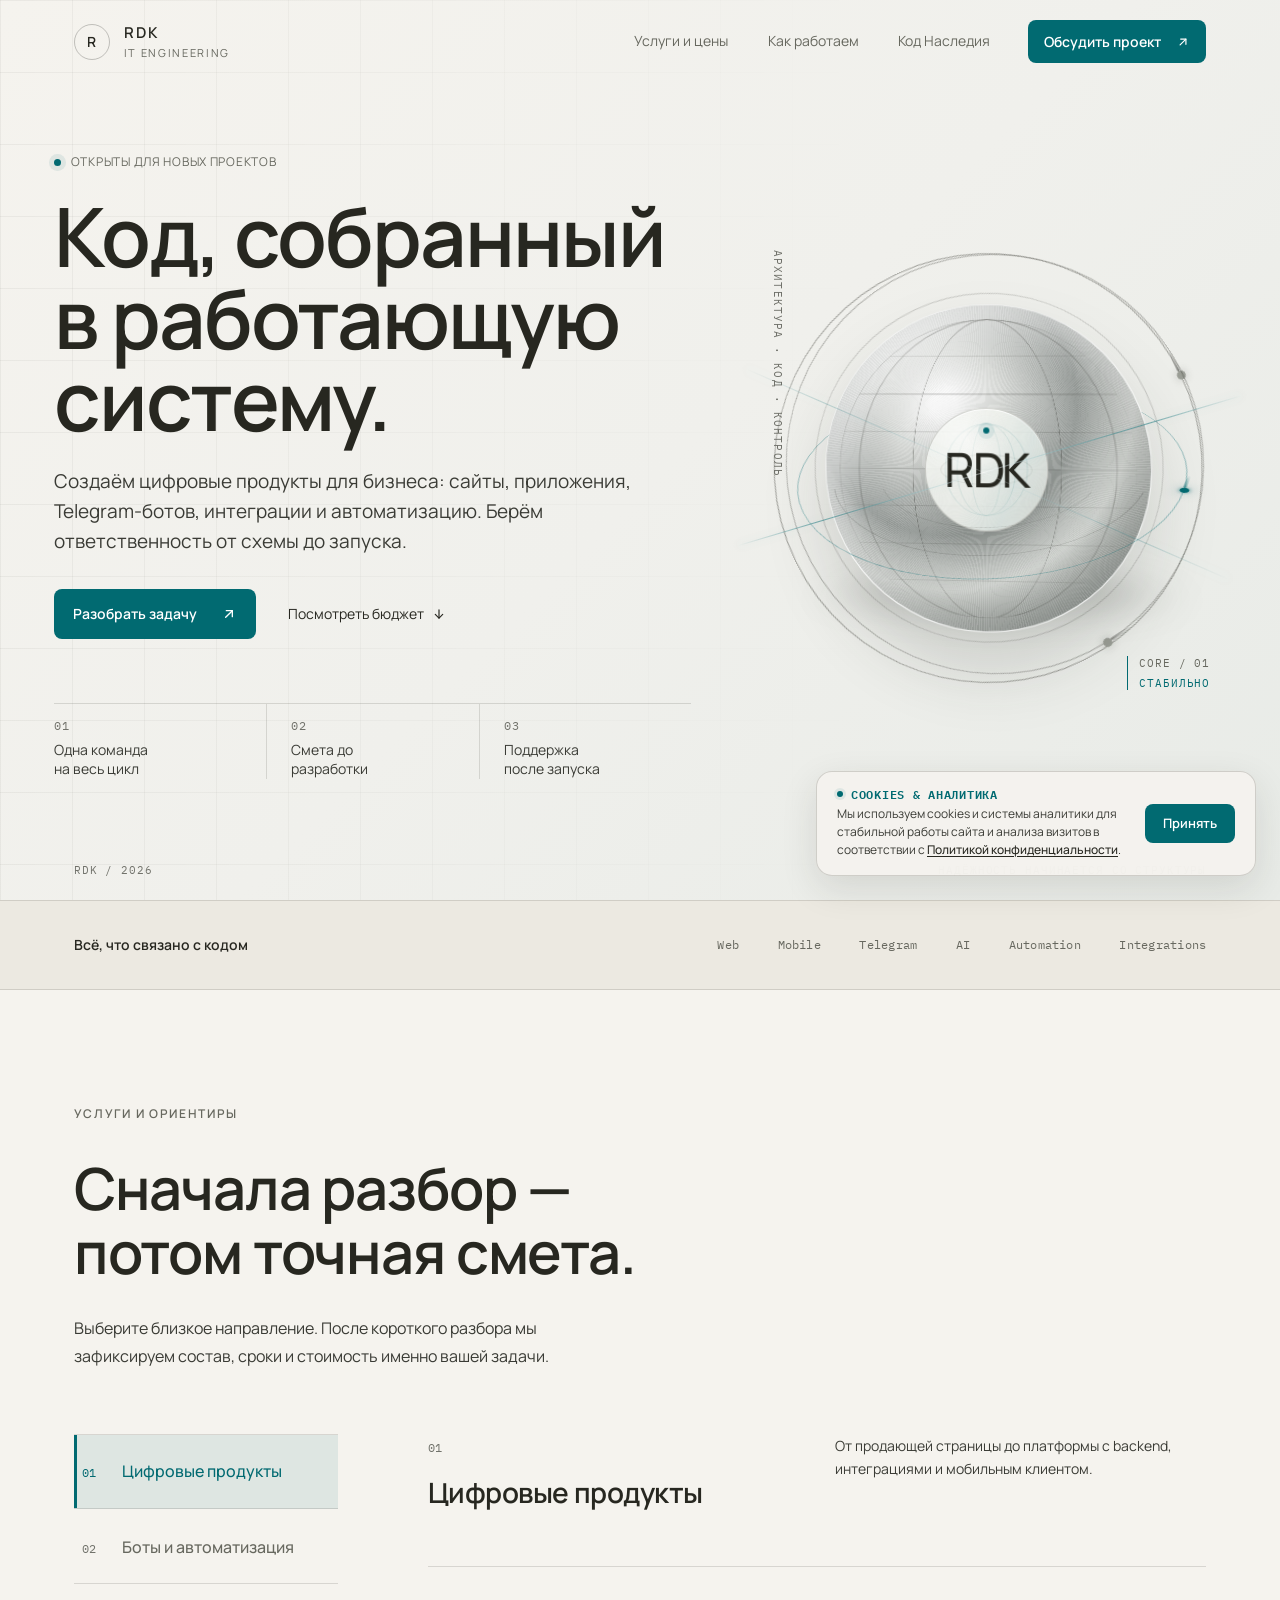
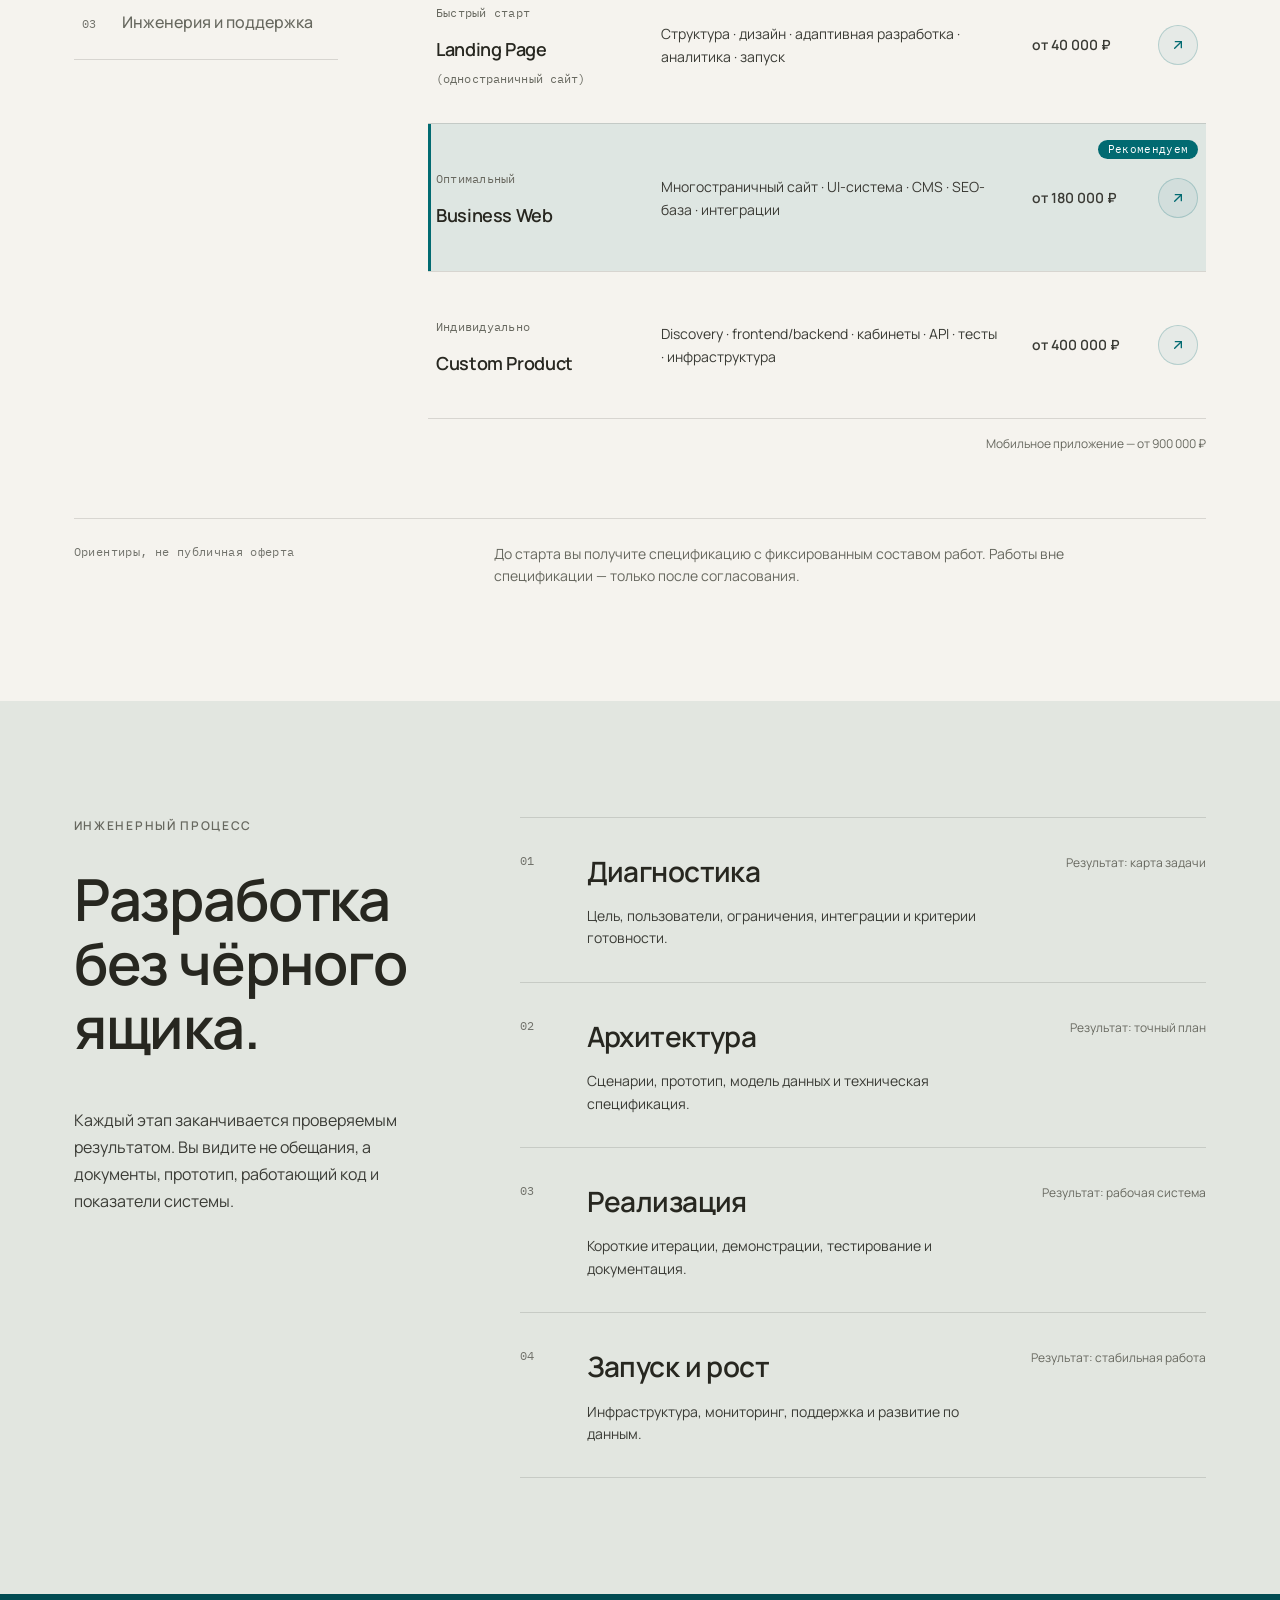
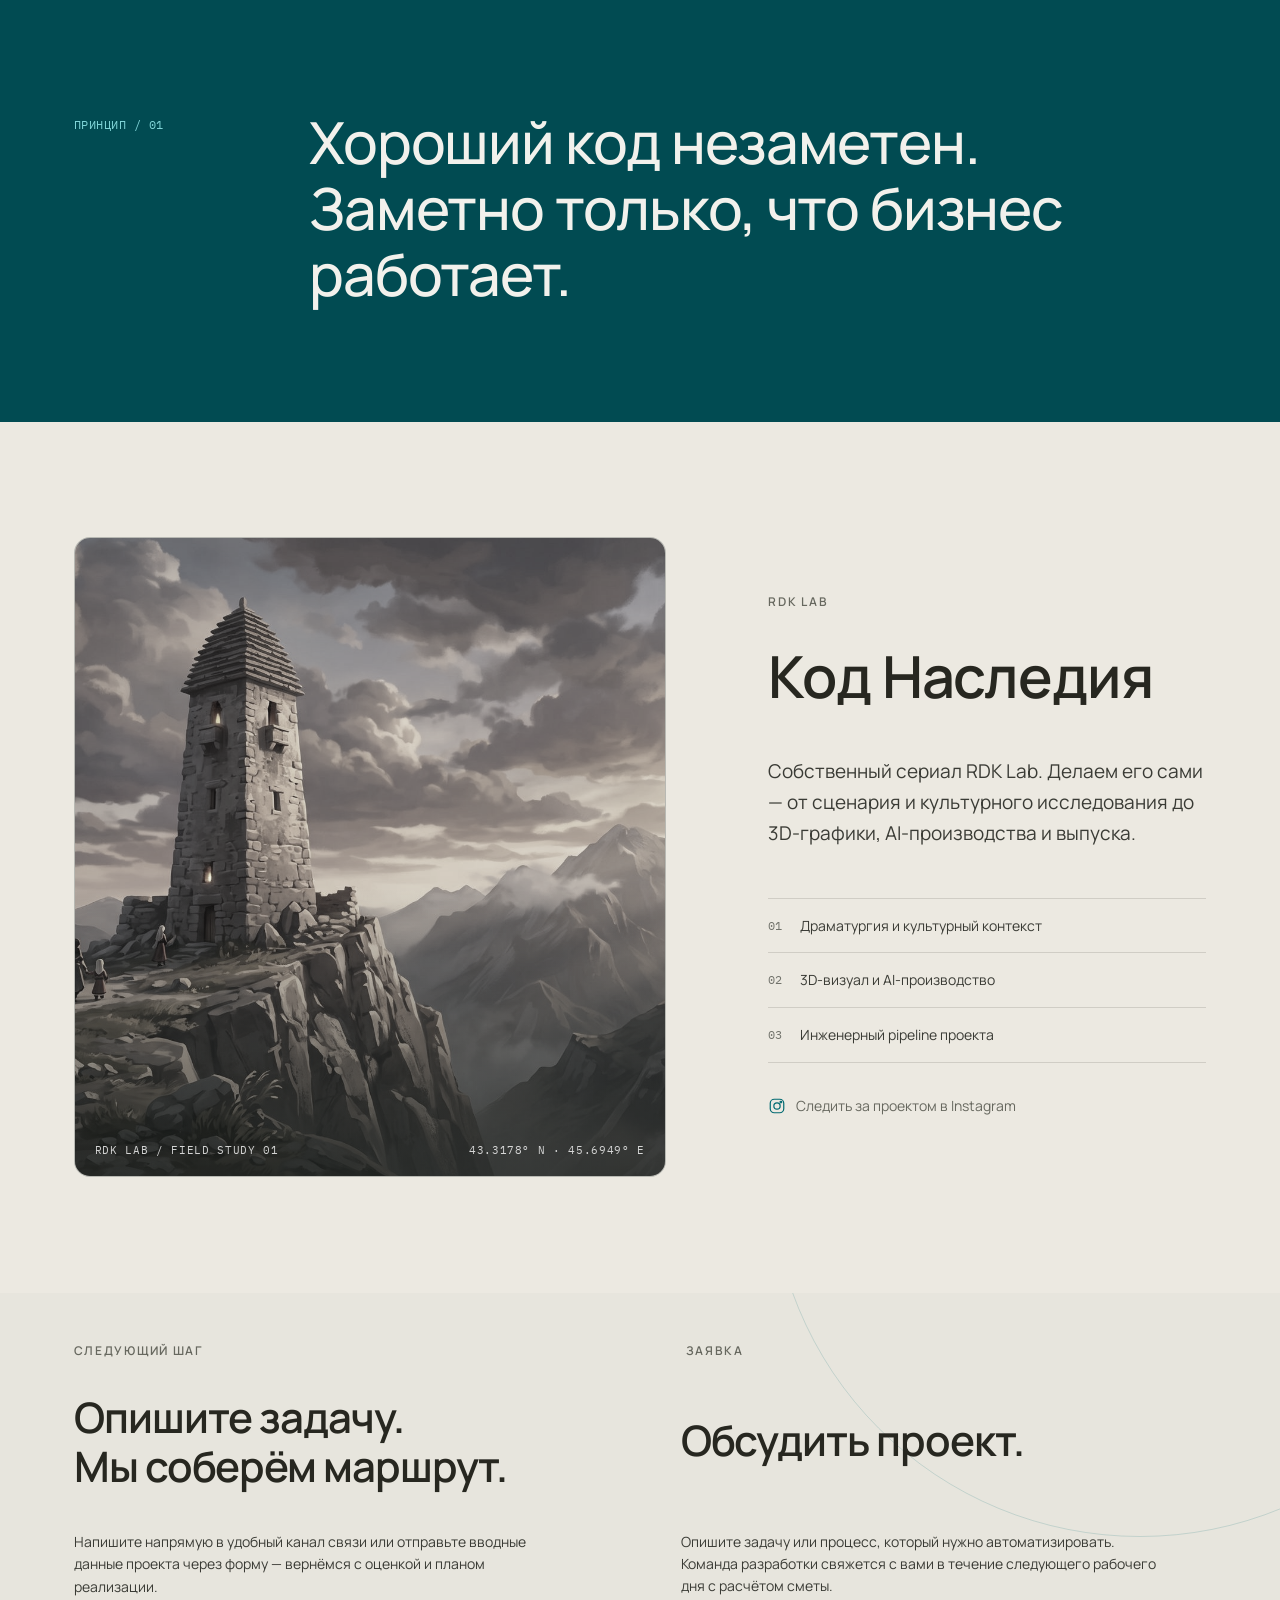
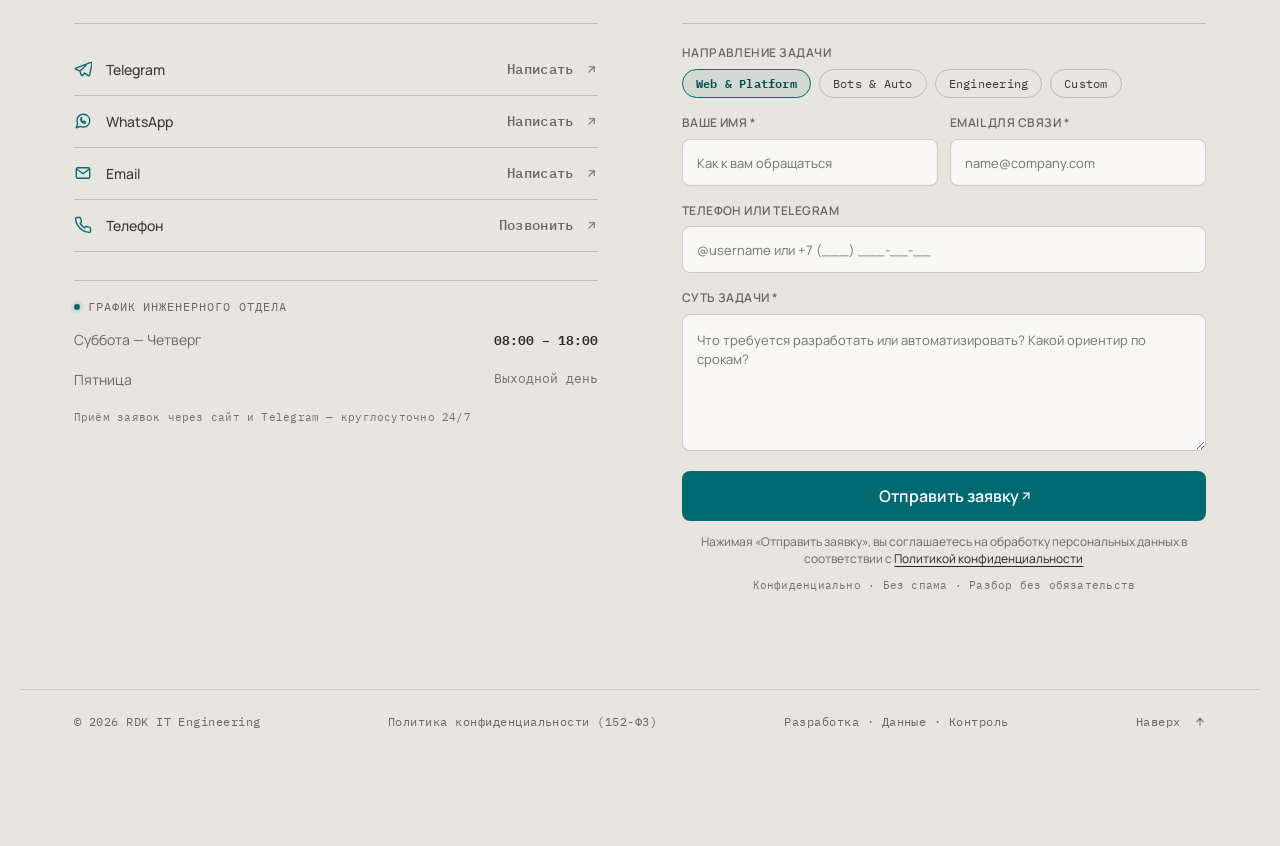
==== commit 244d0429: "feat(cookies): add cookie consent banner with local persistence and responsive styling" ====
--- a/index.html
+++ b/index.html
@@ -12,7 +12,7 @@
   <link rel="preconnect" href="https://fonts.googleapis.com">
   <link rel="preconnect" href="https://fonts.gstatic.com" crossorigin>
   <link href="https://fonts.googleapis.com/css2?family=IBM+Plex+Mono:wght@400;500&family=Manrope:wght@400;500;600&display=swap" rel="stylesheet">
-  <link rel="stylesheet" href="styles.css?v=20260922-v19">
+  <link rel="stylesheet" href="styles.css?v=20260922-v20">
   <link rel="stylesheet" href="motion.css?v=20260920-v16">
 </head>
 <body>
@@ -270,6 +270,22 @@
       </footer>
     </section>
   </main>
-  <script src="script.js?v=20260922-v19"></script>
+  <!-- Баннер согласия на Cookies (152-ФЗ РФ) -->
+  <aside class="cookie-banner" id="cookieBanner" role="region" aria-label="Согласие на использование файлов cookie" hidden>
+    <div class="cookie-banner-content">
+      <div class="cookie-banner-header">
+        <span class="cookie-indicator" aria-hidden="true"></span>
+        <span class="cookie-title">Cookies &amp; Аналитика</span>
+      </div>
+      <p class="cookie-text">
+        Мы используем cookies и системы аналитики для стабильной работы сайта и анализа визитов в соответствии с <a href="policy.html" target="_blank" rel="noopener noreferrer">Политикой конфиденциальности</a>.
+      </p>
+    </div>
+    <div class="cookie-banner-actions">
+      <button type="button" class="cookie-btn-accept" id="cookieAcceptBtn">Принять</button>
+    </div>
+  </aside>
+
+  <script src="script.js?v=20260922-v20"></script>
 </body>
 </html>
--- a/styles.css
+++ b/styles.css
@@ -110,3 +110,23 @@
   .contact-val{font-size:13px}
   .form-row-2{grid-template-columns:1fr;gap:14px}
 }
+
+/* --- COOKIE CONSENT BANNER (152-ФЗ РФ) --- */
+.cookie-banner{position:fixed;z-index:900;bottom:24px;right:24px;max-width:440px;display:flex;align-items:center;justify-content:space-between;gap:18px;padding:16px 20px;border-radius:var(--radius-lg);background:rgba(245,243,238,.94);border:1px solid rgba(39,39,32,.18);box-shadow:0 12px 36px rgba(39,39,32,.12);backdrop-filter:blur(16px);opacity:0;transform:translateY(24px);transition:opacity .32s ease,transform .32s cubic-bezier(.16,1,.3,1);pointer-events:none}
+.cookie-banner[hidden]{display:none!important}
+.cookie-banner.is-visible{opacity:1;transform:translateY(0);pointer-events:auto}
+.cookie-banner.is-hiding{opacity:0;transform:translateY(24px);pointer-events:none}
+.cookie-banner-content{display:flex;flex-direction:column;gap:5px}
+.cookie-banner-header{display:flex;align-items:center;gap:8px}
+.cookie-indicator{width:6px;height:6px;border-radius:50%;background:var(--accent);box-shadow:0 0 0 3px var(--accent-soft)}
+.cookie-title{font:var(--fs-micro)/1 var(--mono);text-transform:uppercase;letter-spacing:.06em;color:var(--accent);font-weight:600}
+.cookie-text{margin:0;font-size:12px;line-height:1.5;color:var(--text)}
+.cookie-text a{color:var(--ink);text-decoration:underline;text-underline-offset:2px;font-weight:500;transition:color .2s}
+.cookie-text a:hover{color:var(--accent)}
+.cookie-banner-actions{flex-shrink:0}
+.cookie-btn-accept{padding:9px 18px;border:0;border-radius:var(--radius);background:var(--accent);color:#fff;font-size:13px;font-weight:600;cursor:pointer;transition:background .2s,transform .18s;white-space:nowrap}
+.cookie-btn-accept:hover{background:#005c62;transform:translateY(-1px)}
+@media(max-width:600px){
+  .cookie-banner{left:14px;right:14px;bottom:14px;max-width:none;flex-direction:column;align-items:stretch;gap:12px;padding:14px 16px}
+  .cookie-btn-accept{width:100%;text-align:center;padding:11px 16px}
+}
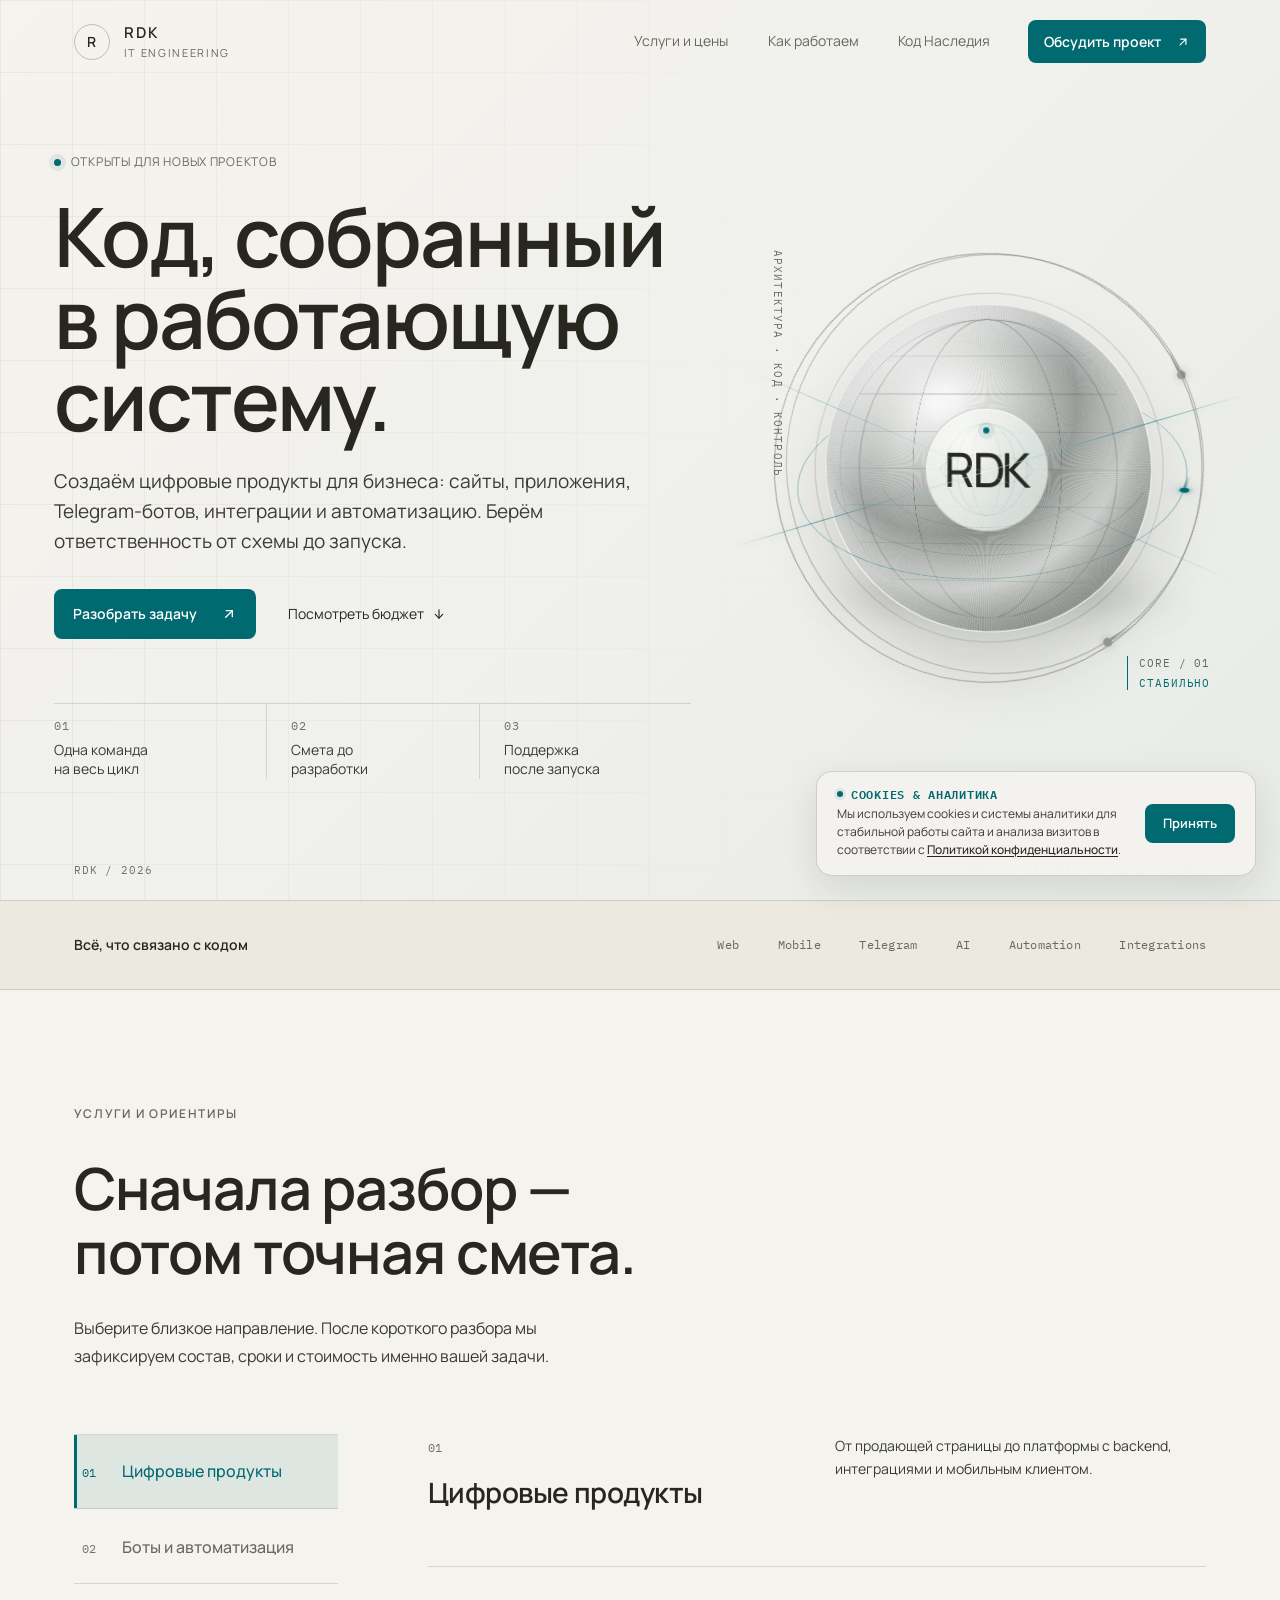
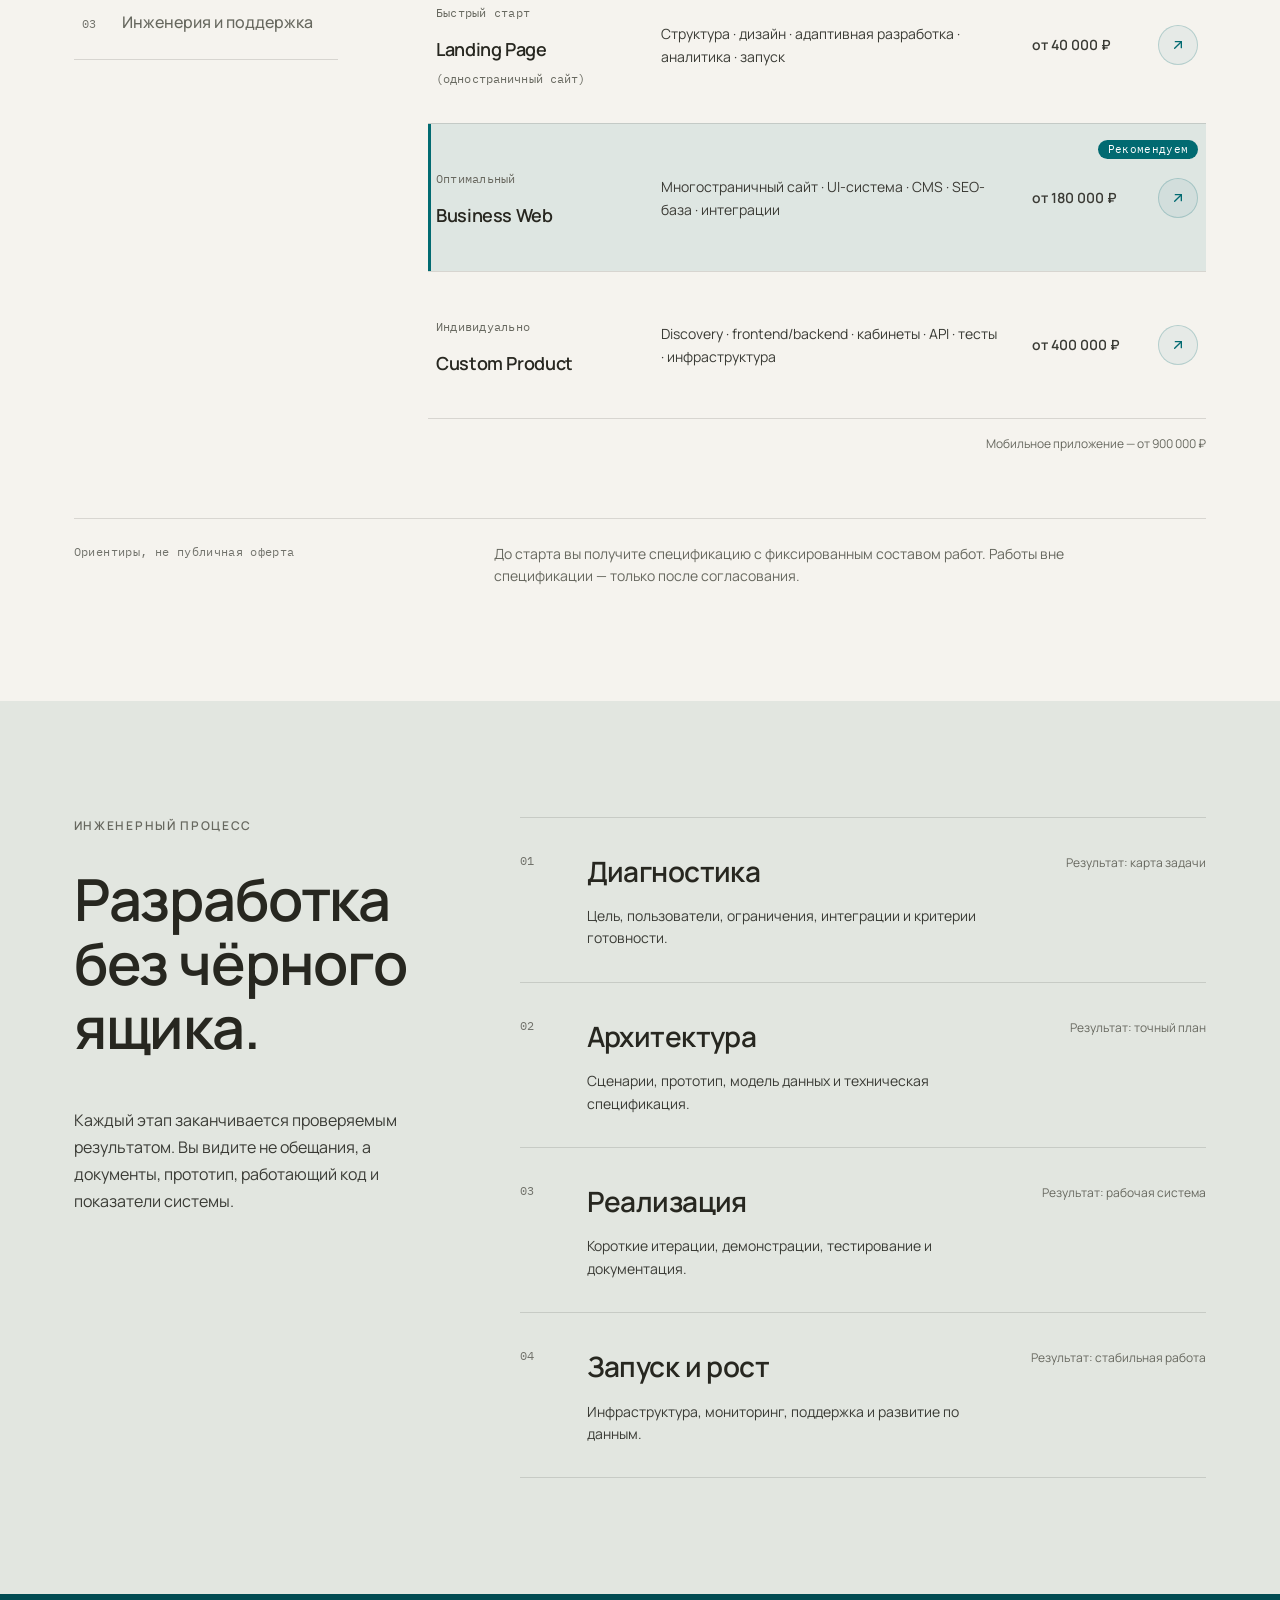
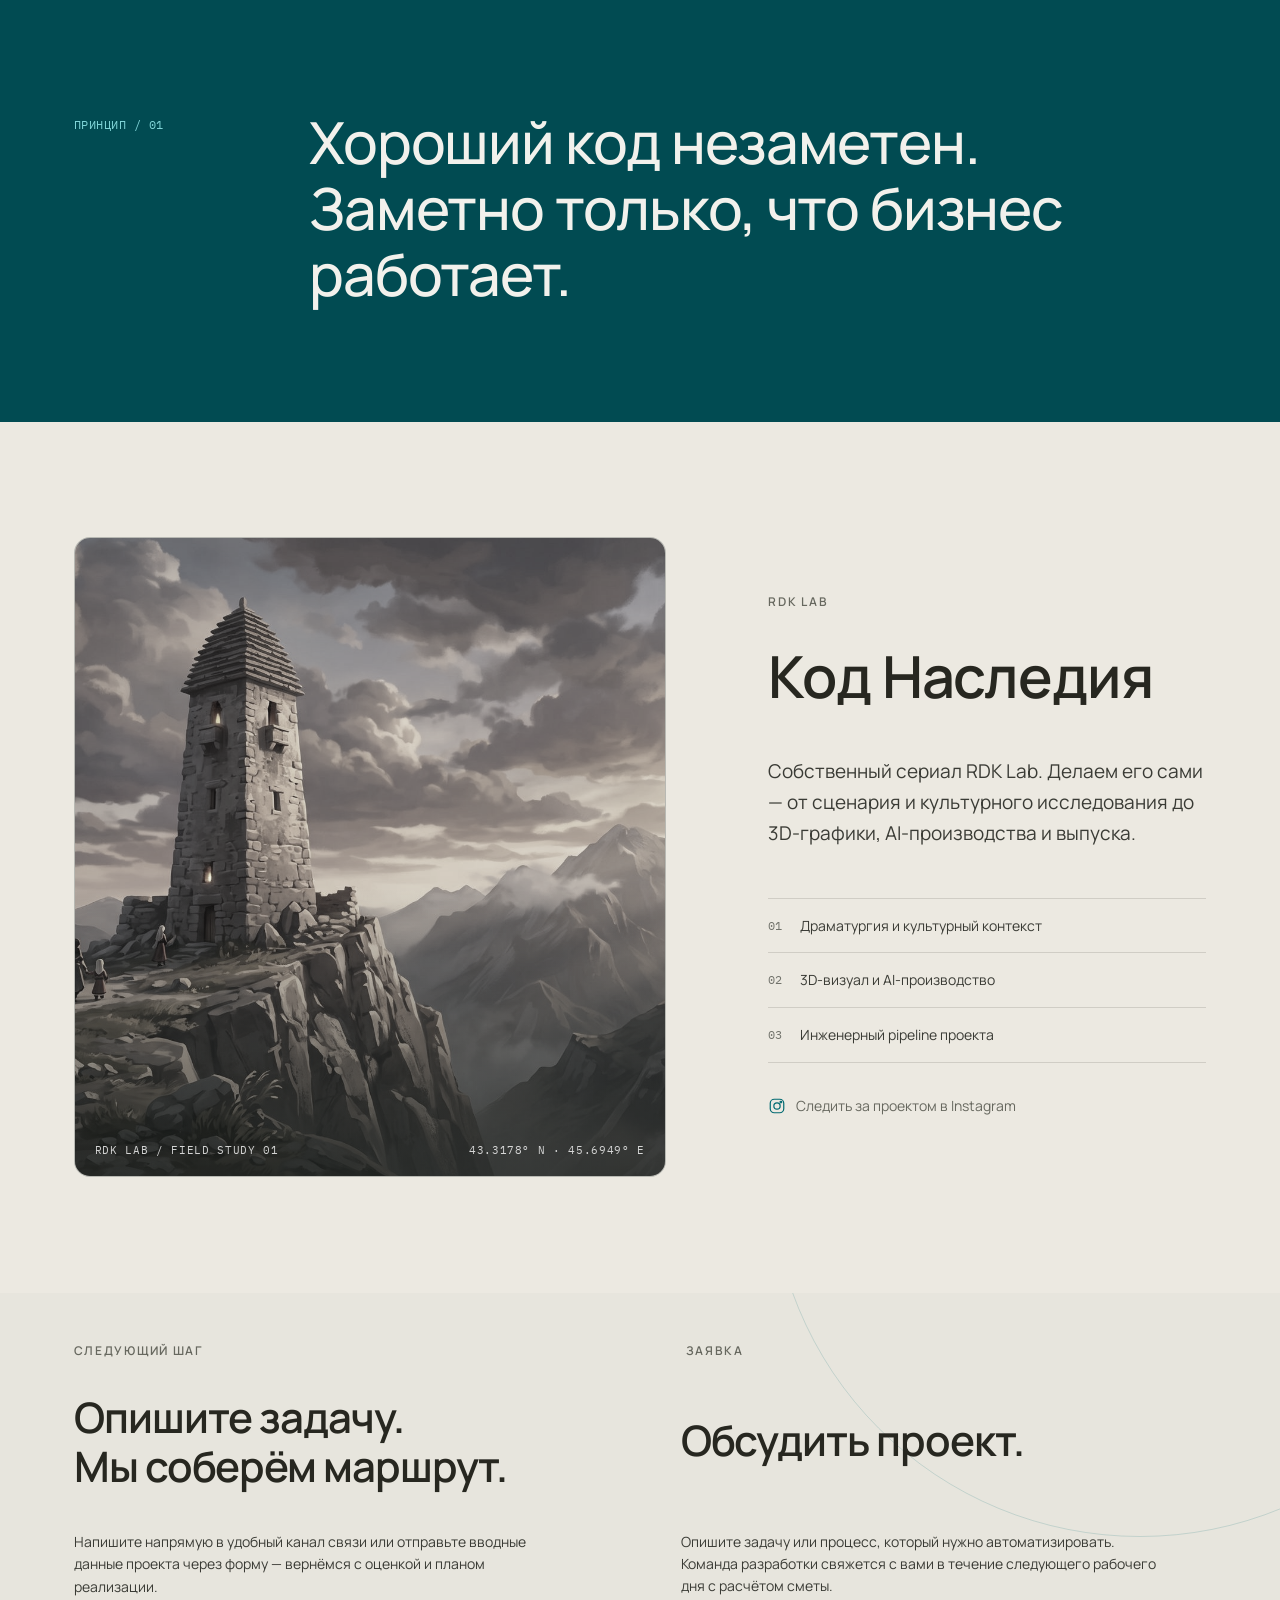
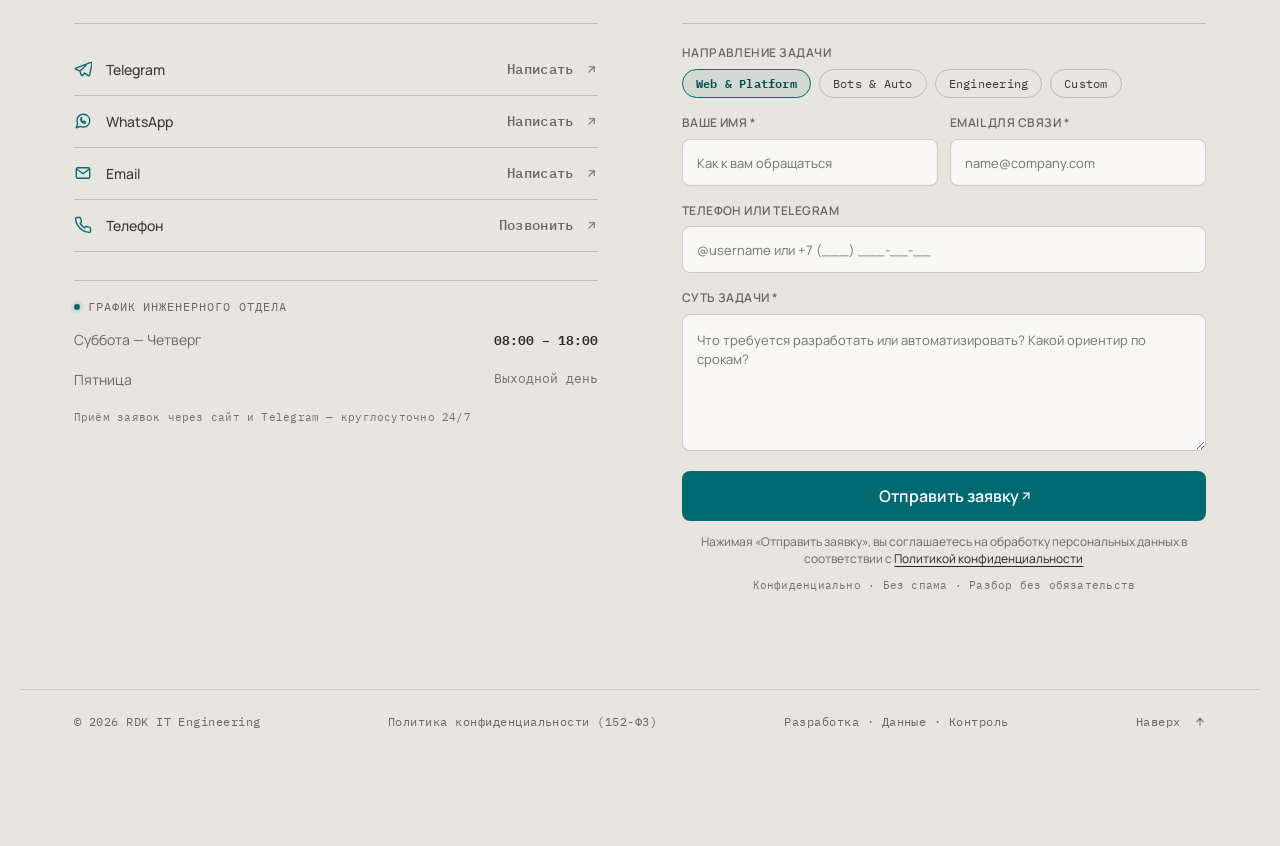
==== commit fb9cf3bc: "feat(analytics): add Yandex Metrika counter with conversion goals and standalone tracker.php with 15" ====
--- a/index.html
+++ b/index.html
@@ -12,8 +12,28 @@
   <link rel="preconnect" href="https://fonts.googleapis.com">
   <link rel="preconnect" href="https://fonts.gstatic.com" crossorigin>
   <link href="https://fonts.googleapis.com/css2?family=IBM+Plex+Mono:wght@400;500&family=Manrope:wght@400;500;600&display=swap" rel="stylesheet">
-  <link rel="stylesheet" href="styles.css?v=20260922-v20">
+  <link rel="stylesheet" href="styles.css?v=20260922-v21">
   <link rel="stylesheet" href="motion.css?v=20260920-v16">
+
+  <!-- Yandex.Metrika counter (152-ФЗ РФ, серверы в РФ) -->
+  <script type="text/javascript">
+    (function(m,e,t,r,i,k,a){m[i]=m[i]||function(){(m[i].a=m[i].a||[]).push(arguments)};
+    m[i].l=1*new Date();
+    for (var j = 0; j < document.scripts.length; j++) {if (document.scripts[j].src === r) { return; }}
+    k=e.createElement(t),a=e.getElementsByTagName(t)[0],k.async=1,k.src=r,a.parentNode.insertBefore(k,a)})
+    (window, document, "script", "https://mc.yandex.ru/metrika/tag.js", "ym");
+
+    // Номер счётчика Яндекс.Метрики. Укажите ID при регистрации в metrika.yandex.ru
+    window.RDK_YM_ID = 0;
+    if (window.RDK_YM_ID > 0) {
+      ym(window.RDK_YM_ID, "init", {
+        clickmap: true,
+        trackLinks: true,
+        accurateTrackBounce: true,
+        webvisor: true
+      });
+    }
+  </script>
 </head>
 <body>
   <a class="skip-link" href="#main">Перейти к содержанию</a>
@@ -286,6 +306,6 @@
     </div>
   </aside>
 
-  <script src="script.js?v=20260922-v20"></script>
+  <script src="script.js?v=20260922-v21"></script>
 </body>
 </html>
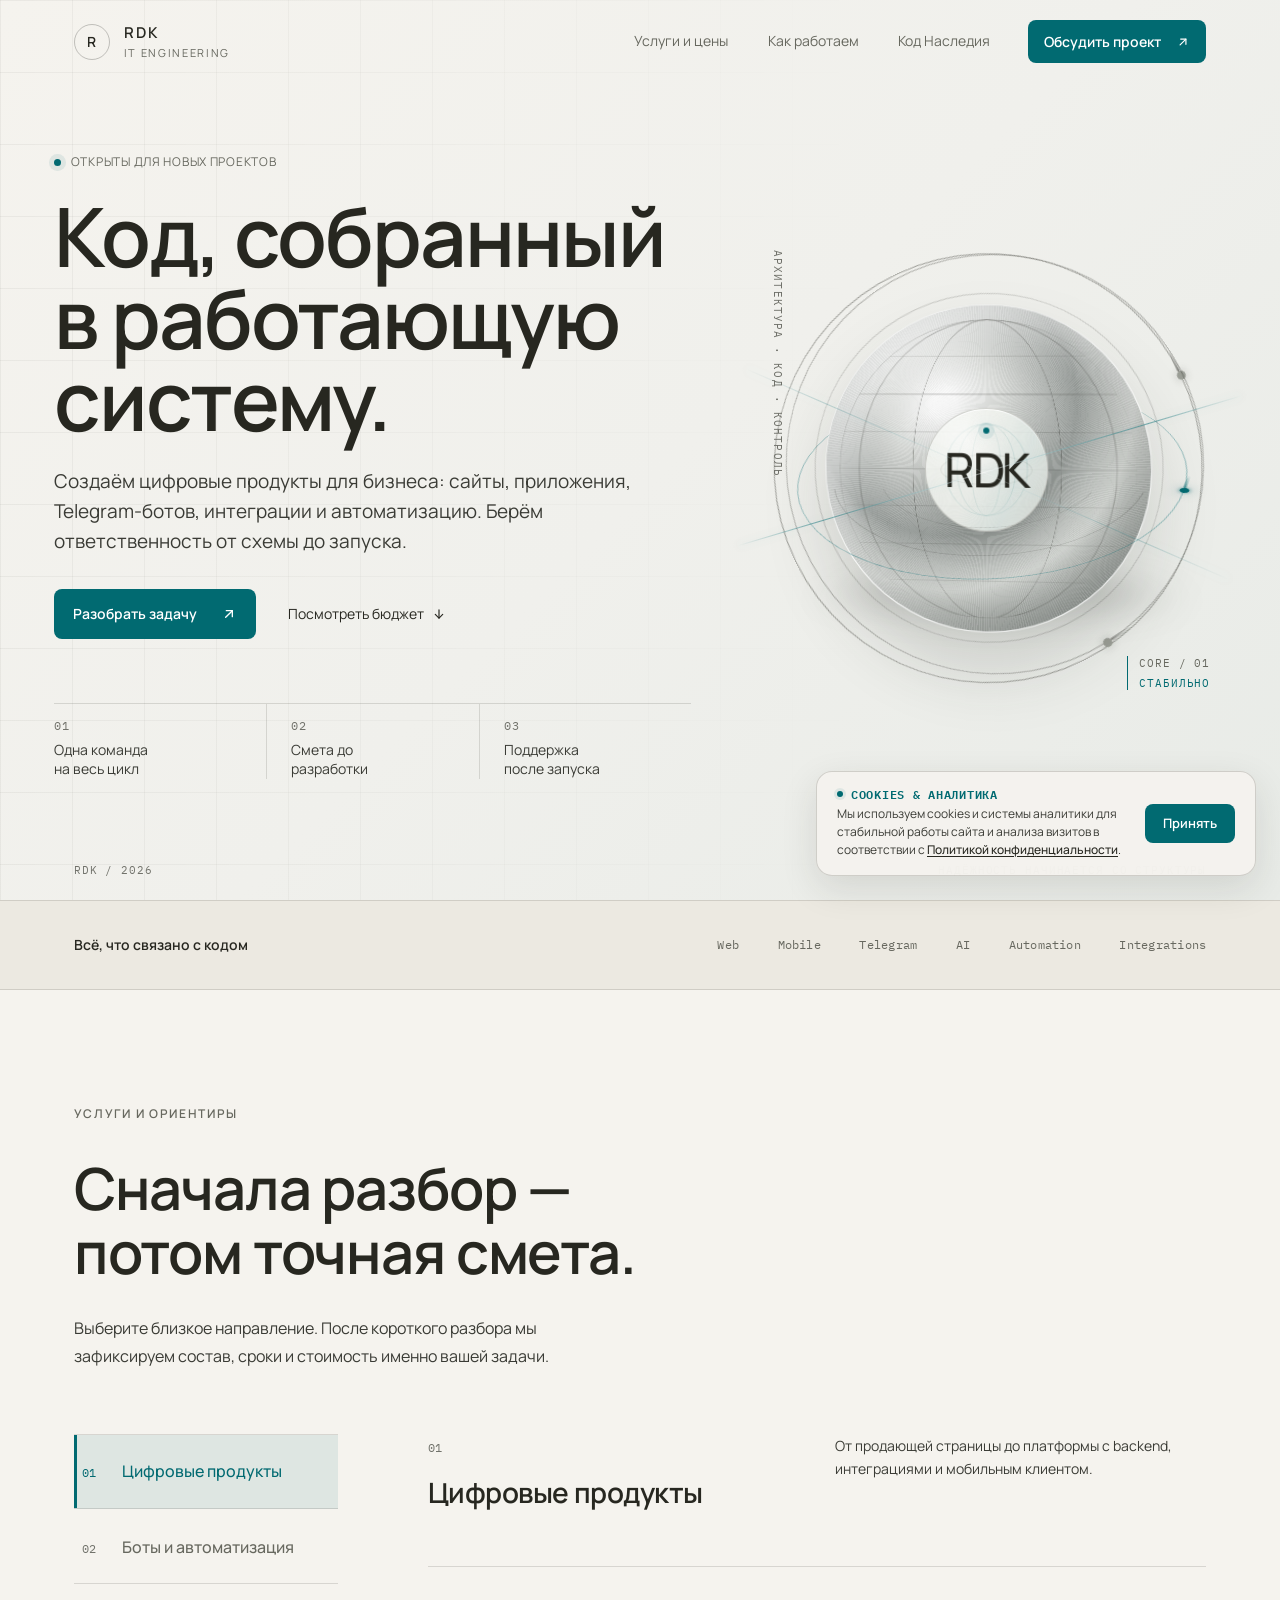
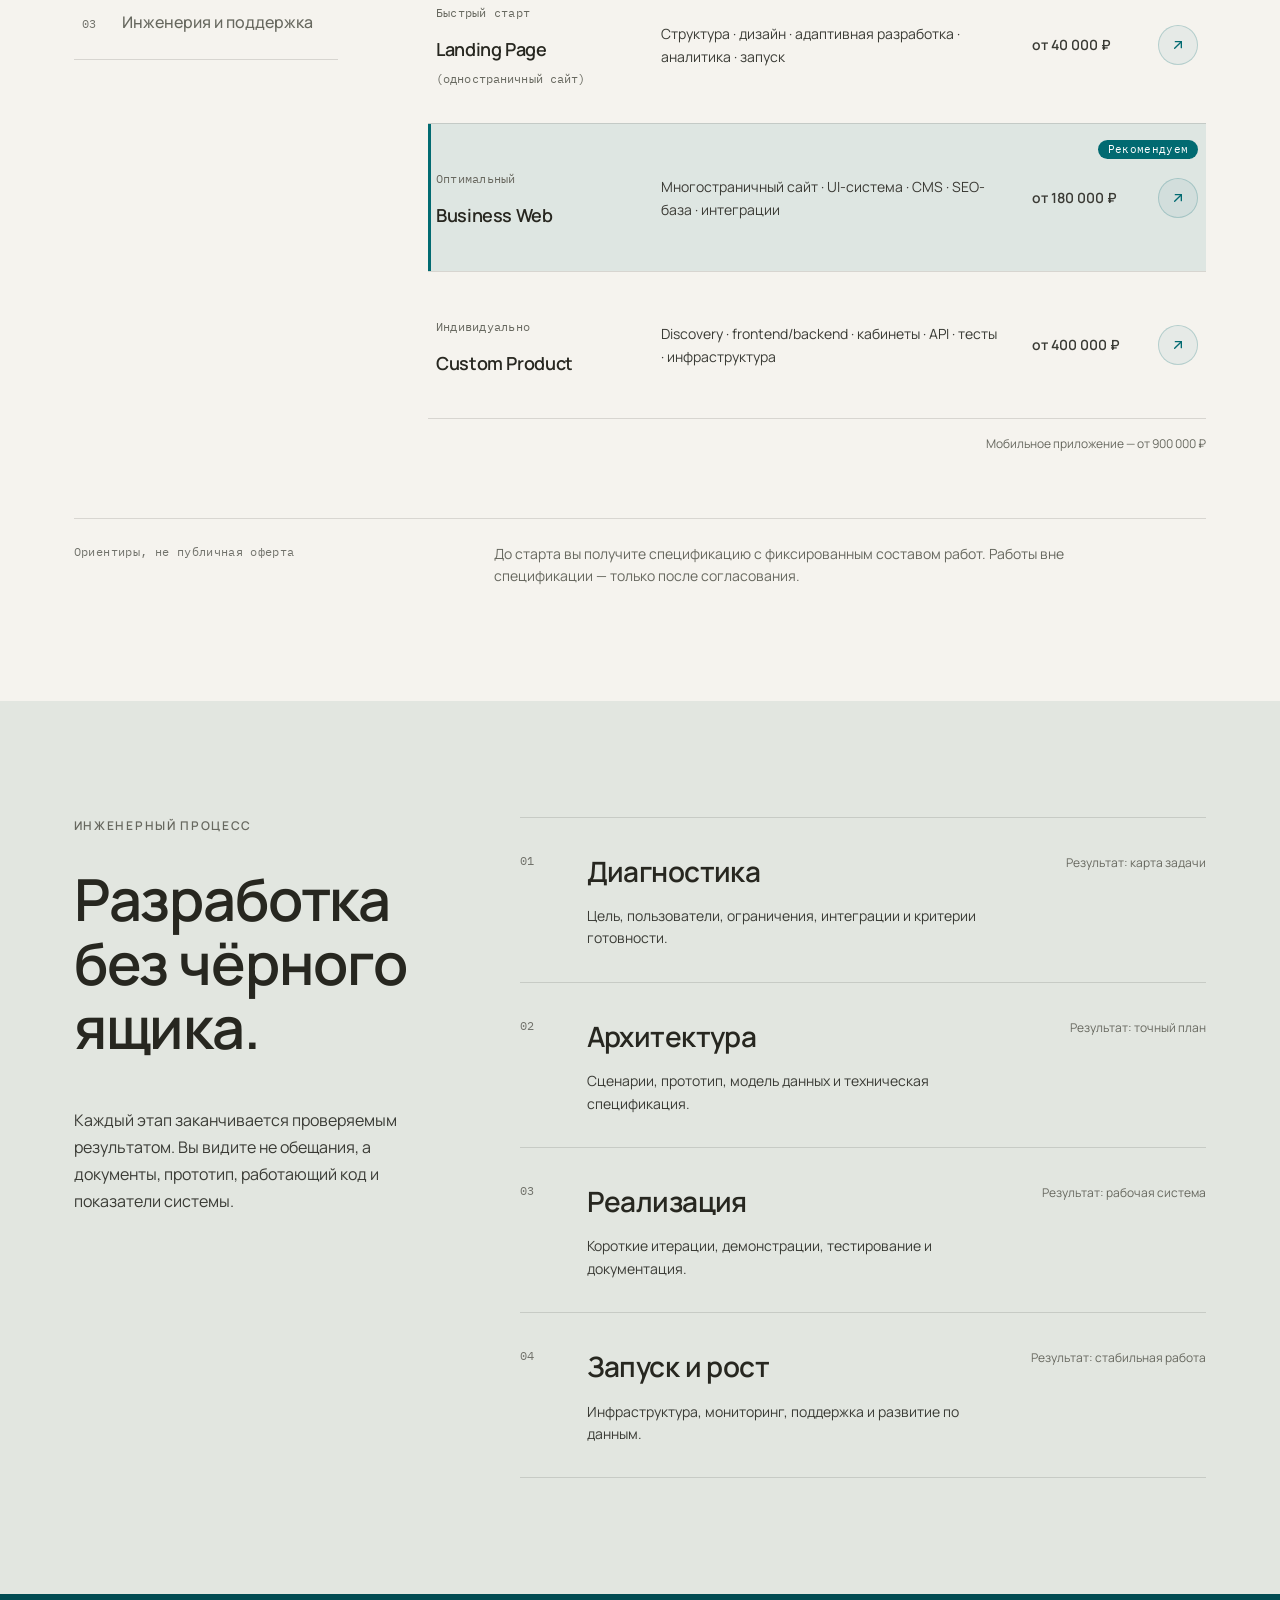
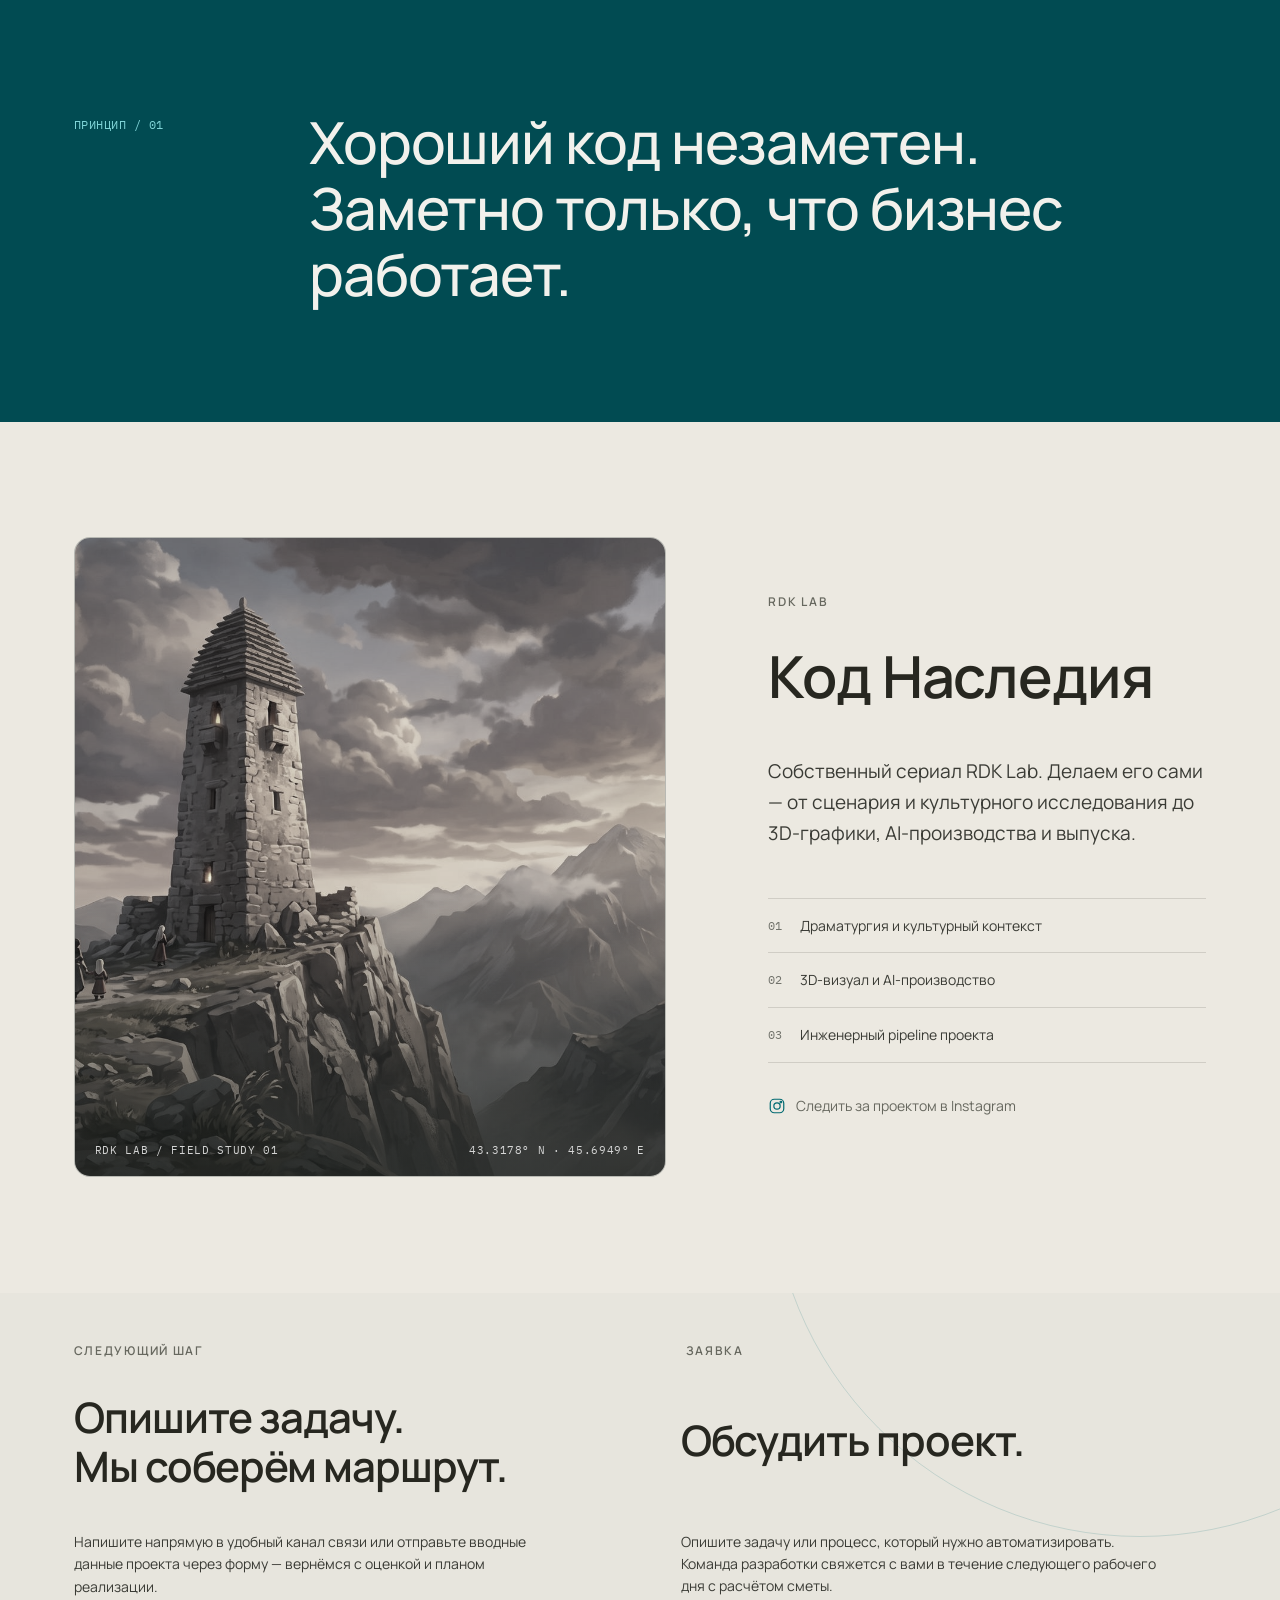
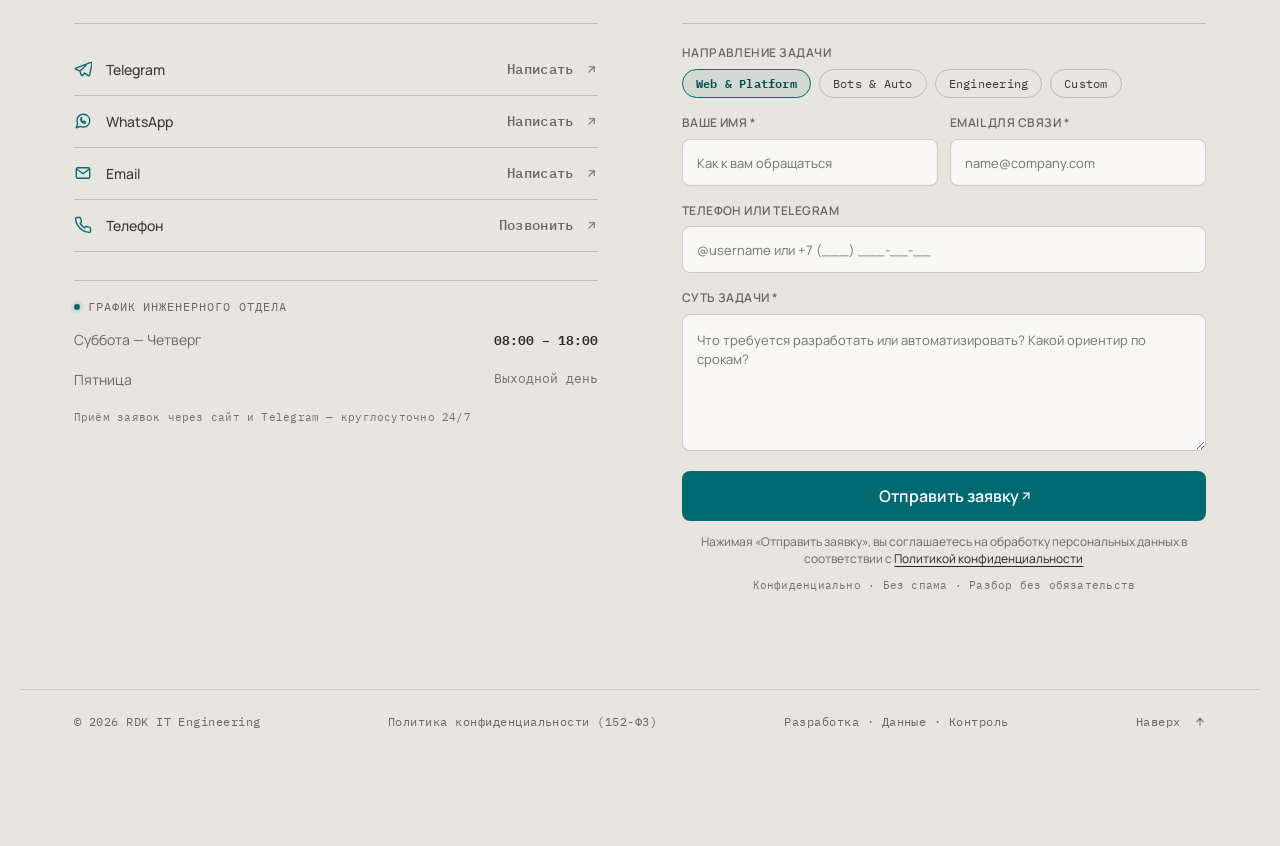
==== commit 78910c56: "feat(seo): add canonical, geo tags, Open Graph and favicons (step 5.2)" ====
--- a/index.html
+++ b/index.html
@@ -3,16 +3,47 @@
 <head>
   <meta charset="utf-8">
   <meta name="viewport" content="width=device-width, initial-scale=1">
-  <title>RDK IT Engineering — цифровые продукты и автоматизация</title>
-  <meta name="description" content="RDK проектирует сайты, приложения, Telegram-ботов и бизнес-автоматизацию — от архитектуры до запуска и поддержки.">
+  <title>RDK IT Engineering — цифровые продукты и автоматизация бизнеса</title>
+  <meta name="description" content="RDK проектирует сайты, веб-сервисы, Telegram-ботов и автоматизацию бизнеса под ключ. Работаем удалённо с компаниями по СКФО (Грозный, Махачкала) и всей России.">
+  <link rel="canonical" href="https://rdk-ai.com/">
+  <meta name="robots" content="index, follow">
   <meta name="theme-color" content="#f5f3ee">
+
+  <!-- Географическая и языковая привязка (РФ, СКФО / Грозный, Махачкала, Remote) -->
+  <meta name="geo.region" content="RU-CE, RU-DA, RU">
+  <meta name="geo.placename" content="Грозный, Махачкала">
+  <meta name="language" content="Russian">
+
+  <!-- Open Graph / Мессенджеры (Telegram, WhatsApp, VK) -->
+  <meta property="og:site_name" content="RDK IT Engineering">
   <meta property="og:title" content="RDK IT Engineering — код, собранный в работающую систему">
-  <meta property="og:description" content="Разработка цифровых продуктов, интеграций и автоматизации бизнеса.">
+  <meta property="og:description" content="Разработка сайтов, цифровых продуктов, Telegram-ботов и автоматизация бизнеса. Работаем удалённо: Грозный, Махачкала, СКФО и вся Россия.">
   <meta property="og:type" content="website">
+  <meta property="og:url" content="https://rdk-ai.com/">
+  <meta property="og:locale" content="ru_RU">
+  <meta property="og:image" content="https://rdk-ai.com/assets/og-cover.png">
+  <meta property="og:image:width" content="1200">
+  <meta property="og:image:height" content="630">
+
+  <!-- Twitter / X Cards -->
+  <meta name="twitter:card" content="summary_large_image">
+  <meta name="twitter:title" content="RDK IT Engineering — цифровые продукты и автоматизация">
+  <meta name="twitter:description" content="Сайты, веб-приложения, Telegram-боты и автоматизация бизнеса под ключ.">
+  <meta name="twitter:image" content="https://rdk-ai.com/assets/og-cover.png">
+
+  <!-- Favicon и иконки для выдачи Яндекса и Google -->
+  <link rel="icon" type="image/svg+xml" href="favicon.svg">
+  <link rel="icon" type="image/x-icon" href="favicon.ico" sizes="any">
+  <link rel="apple-touch-icon" href="apple-touch-icon.png">
+
+  <!-- Верификация поисковых систем (активируется при добавлении в консоли) -->
+  <!-- <meta name="yandex-verification" content="" /> -->
+  <!-- <meta name="google-site-verification" content="" /> -->
+
   <link rel="preconnect" href="https://fonts.googleapis.com">
   <link rel="preconnect" href="https://fonts.gstatic.com" crossorigin>
   <link href="https://fonts.googleapis.com/css2?family=IBM+Plex+Mono:wght@400;500&family=Manrope:wght@400;500;600&display=swap" rel="stylesheet">
-  <link rel="stylesheet" href="styles.css?v=20260922-v21">
+  <link rel="stylesheet" href="styles.css?v=20260924-v22">
   <link rel="stylesheet" href="motion.css?v=20260920-v16">
 
   <!-- Yandex.Metrika counter (152-ФЗ РФ, серверы в РФ) -->
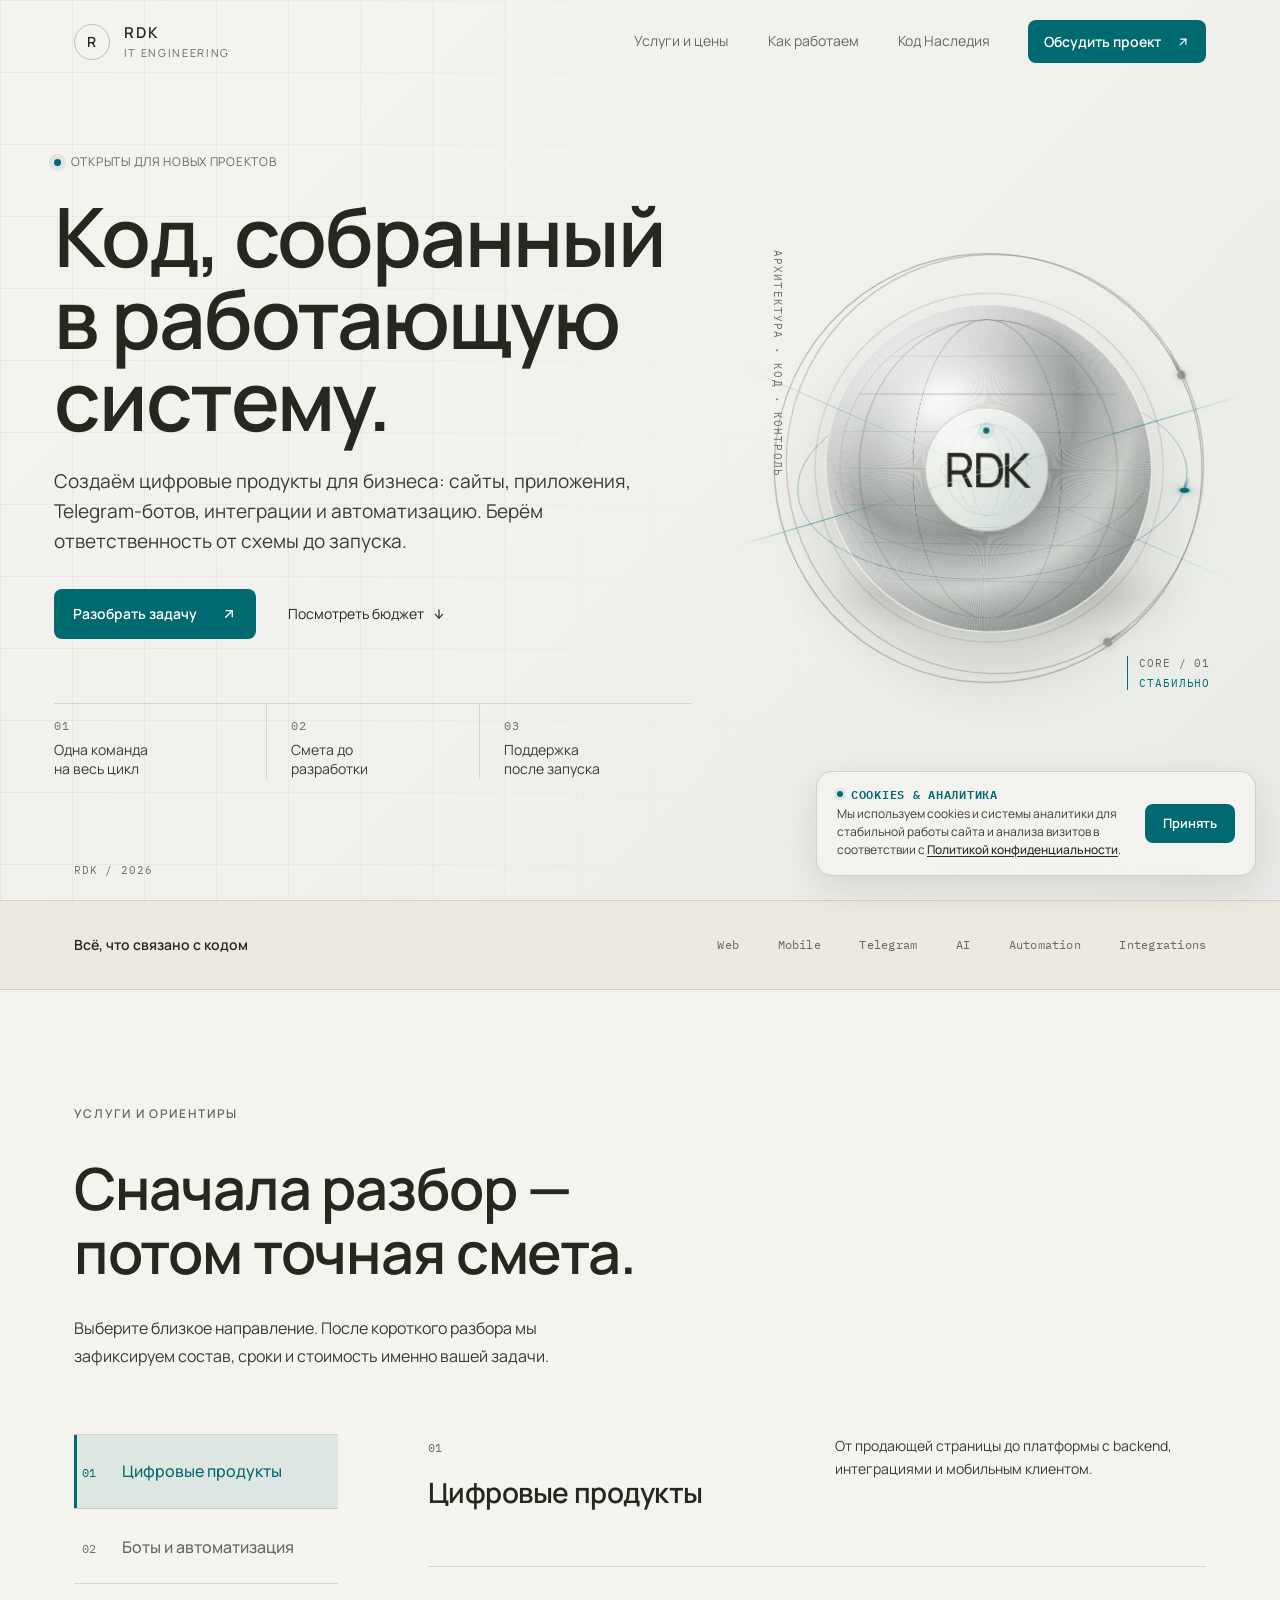
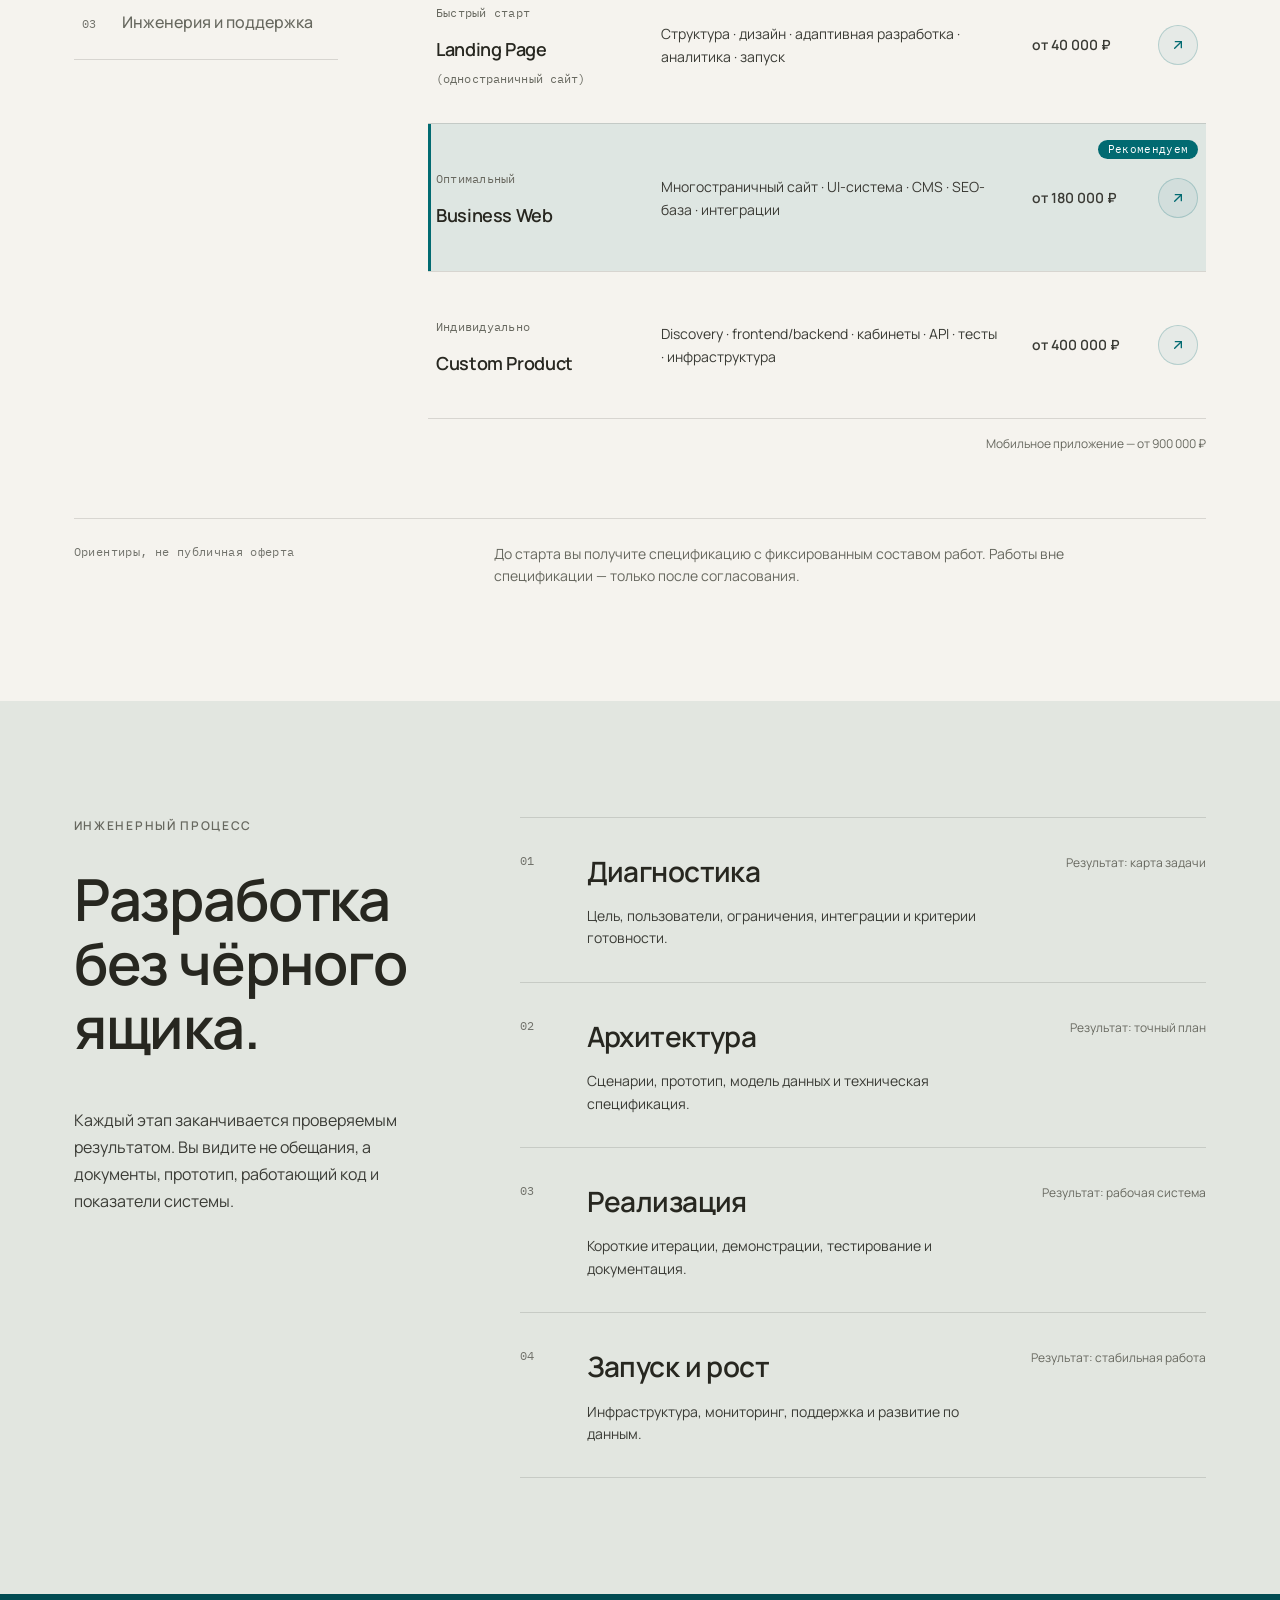
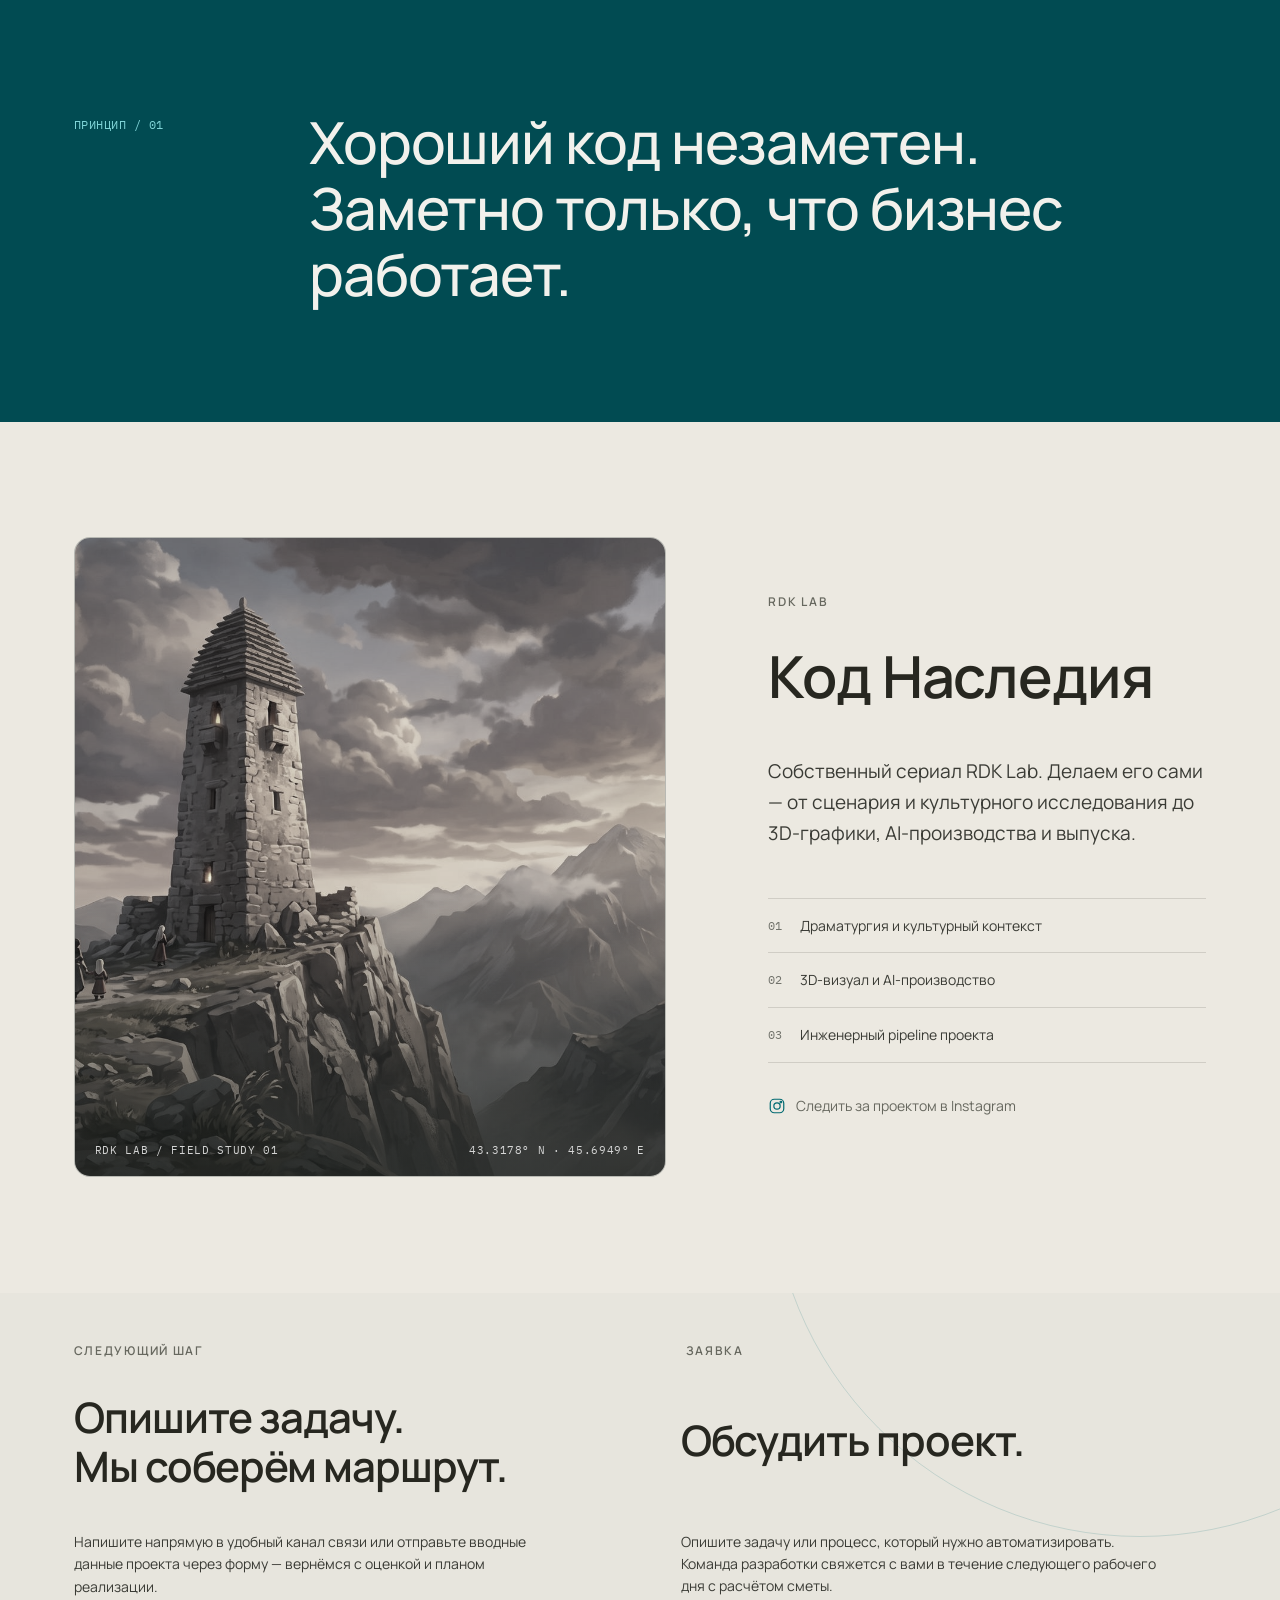
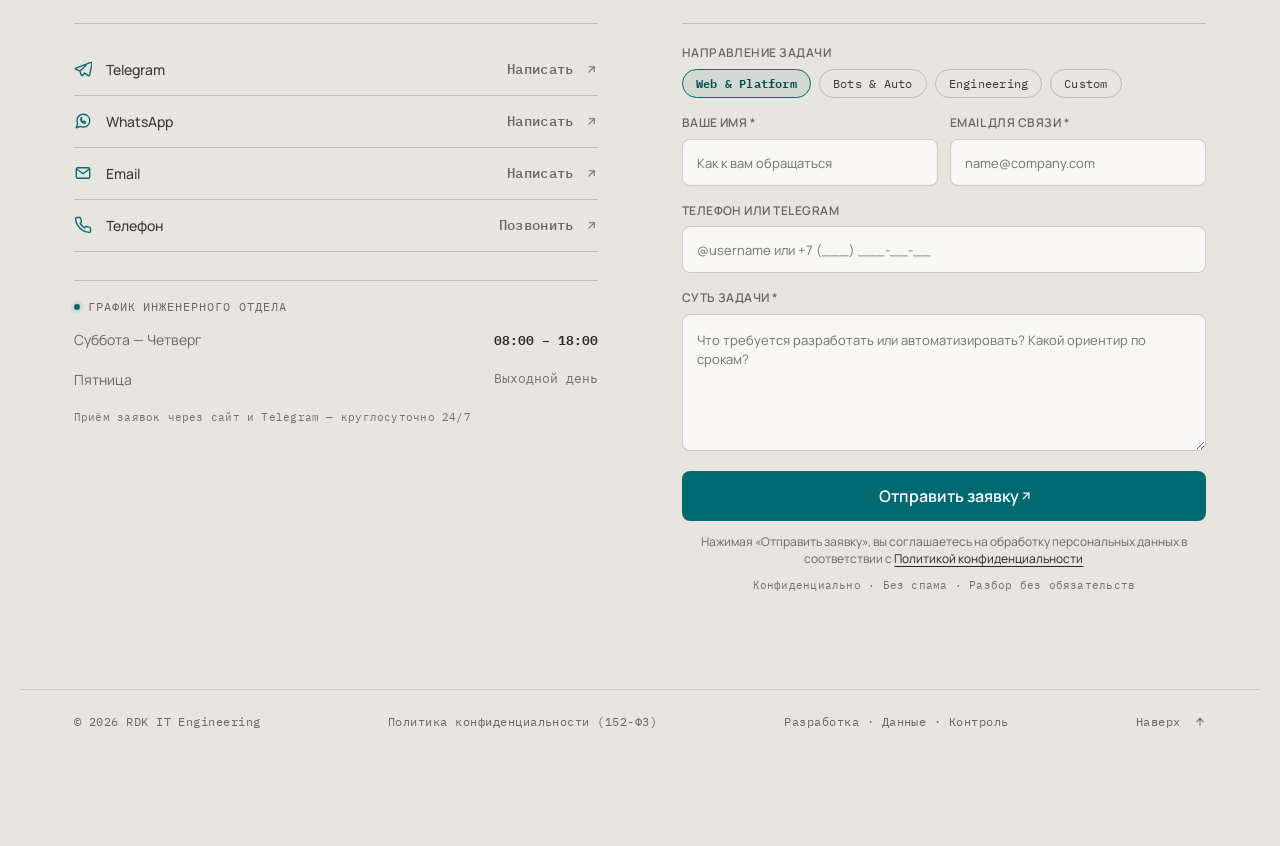
==== commit 375ffc80: "feat(seo): add remote-first Schema.org JSON-LD structured data with Caucasus areaServed and FAQ (ste" ====
--- a/index.html
+++ b/index.html
@@ -64,6 +64,116 @@
         webvisor: true
       });
     }
+  </script>
+
+  <!-- Семантическая микроразметка Schema.org (JSON-LD) для поисковиков Яндекс и Google -->
+  <script type="application/ld+json">
+  {
+    "@context": "https://schema.org",
+    "@graph": [
+      {
+        "@type": "WebSite",
+        "@id": "https://rdk-ai.com/#website",
+        "url": "https://rdk-ai.com/",
+        "name": "RDK IT Engineering",
+        "description": "Разработка цифровых продуктов, веб-сервисов, Telegram-ботов и автоматизация бизнеса под ключ.",
+        "inLanguage": "ru-RU"
+      },
+      {
+        "@type": ["ProfessionalService", "OnlineBusiness"],
+        "@id": "https://rdk-ai.com/#organization",
+        "name": "RDK IT Engineering",
+        "alternateName": "RDK",
+        "url": "https://rdk-ai.com/",
+        "logo": "https://rdk-ai.com/assets/og-cover.png",
+        "image": "https://rdk-ai.com/assets/og-cover.png",
+        "description": "Проектирование и разработка сайтов, мобильных сервисов, Telegram-ботов и автоматизация бизнес-процессов. Работаем в распределённом удалённом формате с компаниями по СКФО (Грозный, Махачкала) и всей России.",
+        "email": "kontakt@rdk-ai.com",
+        "telephone": "+7-965-952-43-82",
+        "priceRange": "$$",
+        "currenciesAccepted": "RUB",
+        "paymentAccepted": "Банковский перевод, безналичный расчёт",
+        "areaServed": [
+          {
+            "@type": "City",
+            "name": "Грозный"
+          },
+          {
+            "@type": "City",
+            "name": "Махачкала"
+          },
+          {
+            "@type": "AdministrativeArea",
+            "name": "Северо-Кавказский федеральный округ"
+          },
+          {
+            "@type": "Country",
+            "name": "Россия"
+          }
+        ],
+        "hasOfferCatalog": {
+          "@type": "OfferCatalog",
+          "name": "IT-услуги RDK IT Engineering",
+          "itemListElement": [
+            {
+              "@type": "Offer",
+              "itemOffered": {
+                "@type": "Service",
+                "name": "Разработка сайтов и веб-сервисов",
+                "description": "Создание лендингов, корпоративных сайтов, веб-приложений и личных кабинетов."
+              }
+            },
+            {
+              "@type": "Offer",
+              "itemOffered": {
+                "@type": "Service",
+                "name": "Разработка Telegram-ботов и Mini Apps",
+                "description": "Боты для приёма заказов, клиентского сервиса, автоматизации воронок и внутренних процессов."
+              }
+            },
+            {
+              "@type": "Offer",
+              "itemOffered": {
+                "@type": "Service",
+                "name": "Автоматизация и интеграция систем",
+                "description": "Интеграция CRM, платёжных систем, API и автоматизация рутинных операций бизнеса."
+              }
+            }
+          ]
+        }
+      },
+      {
+        "@type": "FAQPage",
+        "@id": "https://rdk-ai.com/#faq",
+        "mainEntity": [
+          {
+            "@type": "Question",
+            "name": "Как организована работа с клиентами из Грозного, Махачкалы и других городов?",
+            "acceptedAnswer": {
+              "@type": "Answer",
+              "text": "Мы работаем полностью удалённо в распределённом формате. Вся коммуникация ведётся через удобные каналы (Telegram, видеосвязь, трекер задач). Заключаем официальный договор, фиксируем смету и этапы до начала работ."
+            }
+          },
+          {
+            "@type": "Question",
+            "name": "Фиксируется ли стоимость разработки до старта проекта?",
+            "acceptedAnswer": {
+              "@type": "Answer",
+              "text": "Да, точная смета и состав работ рассчитываются и фиксируются до подписания договора. Никаких скрытых платежей в процессе реализации."
+            }
+          },
+          {
+            "@type": "Question",
+            "name": "Оказываете ли вы поддержку после запуска продукта?",
+            "acceptedAnswer": {
+              "@type": "Answer",
+              "text": "Да, мы осуществляем гарантийное сопровождение, мониторинг серверов и плановое развитие созданных систем."
+            }
+          }
+        ]
+      }
+    ]
+  }
   </script>
 </head>
 <body>
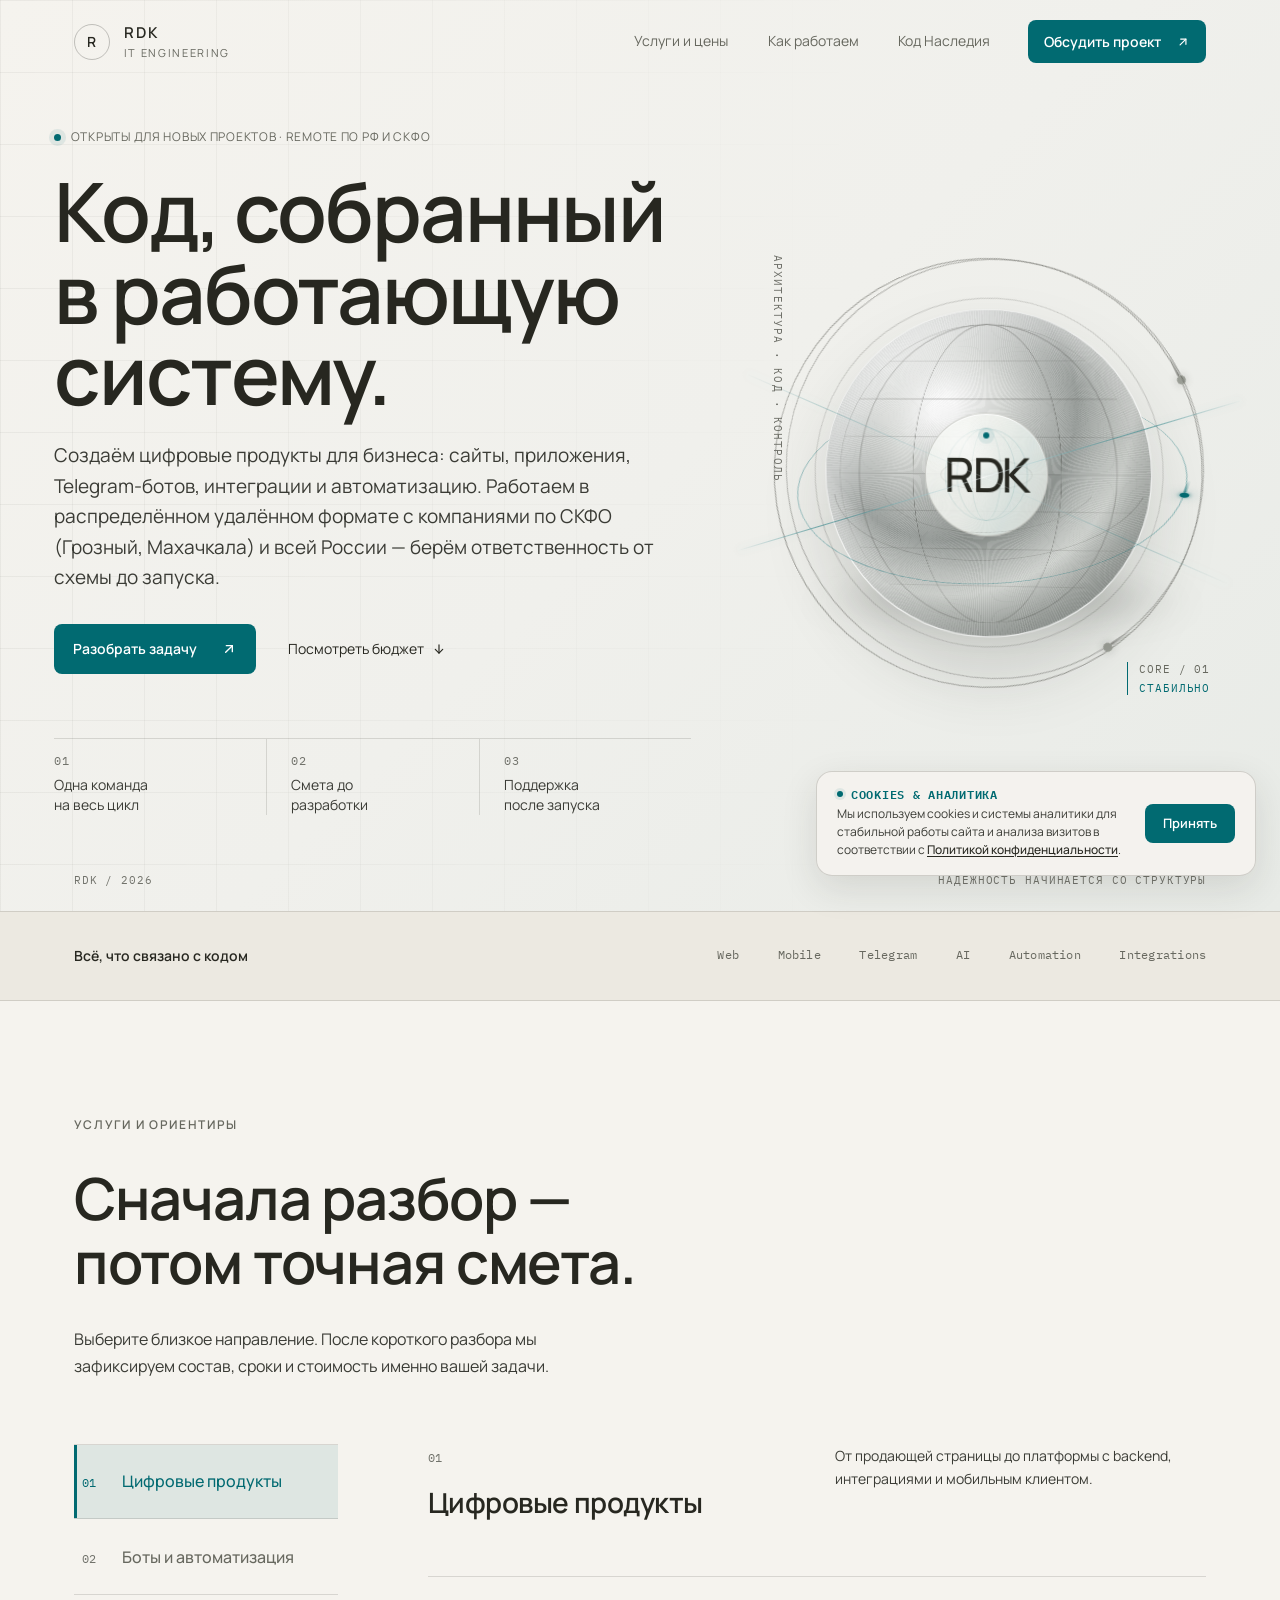
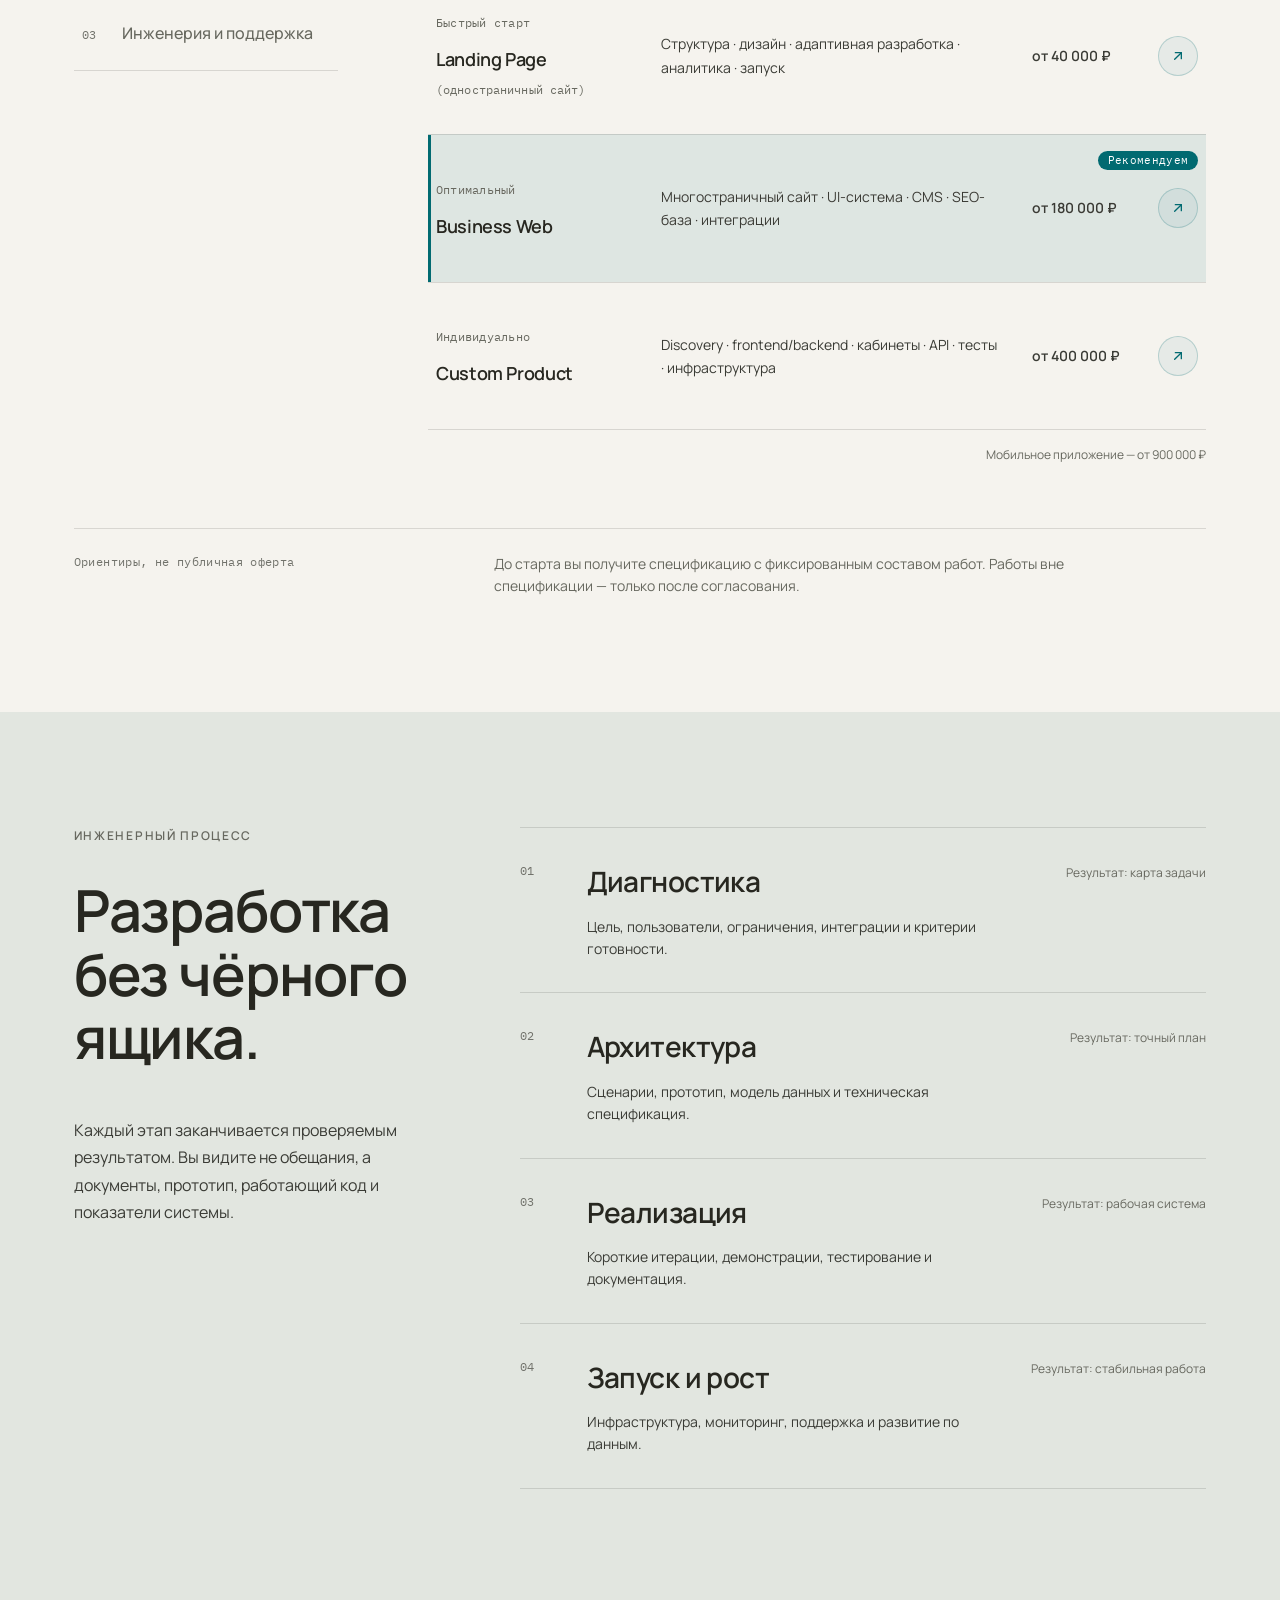
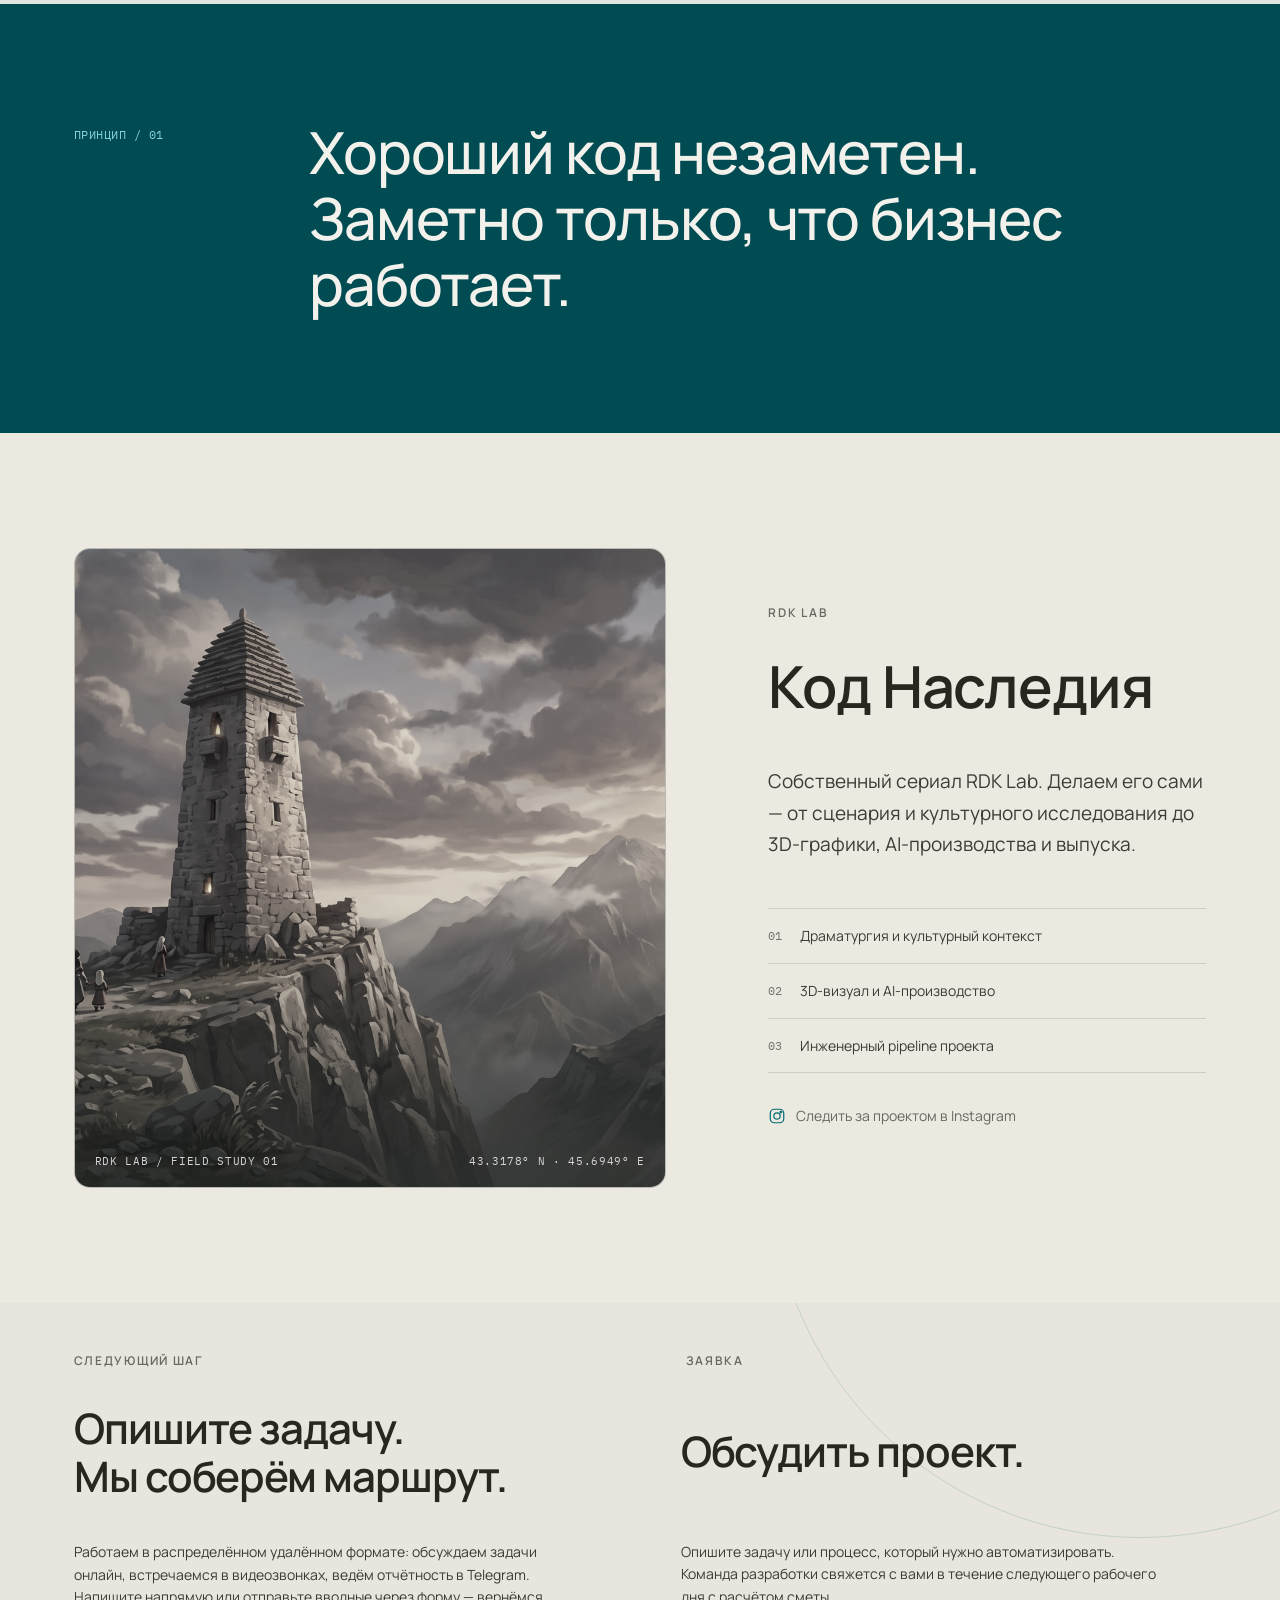
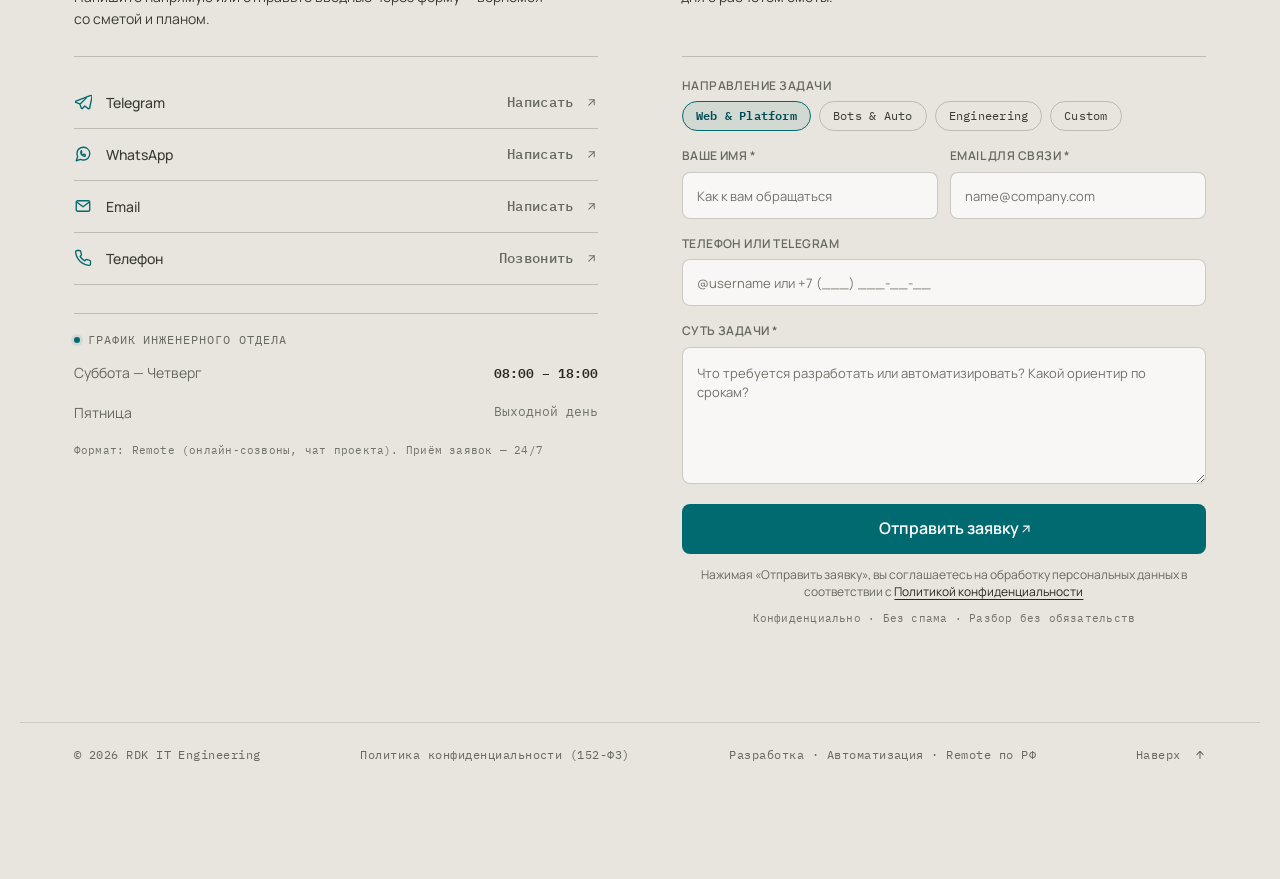
==== commit cedc7568: "feat(seo): add natural regional remote text markers in hero, contact and footer (step 5.4)" ====
--- a/index.html
+++ b/index.html
@@ -189,9 +189,9 @@
   <main id="main">
     <section class="hero" aria-labelledby="hero-title"><div class="hero-grid" aria-hidden="true"></div><div class="shell hero-layout">
       <div class="hero-copy reveal">
-        <div class="status-line"><span></span> Открыты для новых проектов</div>
+        <div class="status-line"><span></span> Открыты для новых проектов · Remote по РФ и СКФО</div>
         <h1 id="hero-title">Код, собранный в работающую систему.</h1>
-        <p class="hero-lead">Создаём цифровые продукты для бизнеса: сайты, приложения, Telegram-ботов, интеграции и автоматизацию. Берём ответственность от схемы до запуска.</p>
+        <p class="hero-lead">Создаём цифровые продукты для бизнеса: сайты, приложения, Telegram-ботов, интеграции и автоматизацию. Работаем в распределённом удалённом формате с компаниями по СКФО (Грозный, Махачкала) и всей России — берём ответственность от схемы до запуска.</p>
         <div class="hero-actions"><a class="button button-primary" href="#contact">Разобрать задачу <span><svg class="ico" aria-hidden="true"><use href="#i-arrow"/></svg></span></a><a class="text-link" href="#services">Посмотреть бюджет <span><svg class="ico ico--down" aria-hidden="true"><use href="#i-arrow"/></svg></span></a></div>
         <dl class="hero-facts"><div><dt>01</dt><dd>Одна команда<br>на весь цикл</dd></div><div><dt>02</dt><dd>Смета до<br>разработки</dd></div><div><dt>03</dt><dd>Поддержка<br>после запуска</dd></div></dl>
       </div>
@@ -272,7 +272,7 @@
         <div class="contact-col-head contact-col-head--info">
           <p class="eyebrow">Следующий шаг</p>
           <h2 id="contact-title">Опишите задачу.<br>Мы соберём маршрут.</h2>
-          <p class="contact-lead">Напишите напрямую в удобный канал связи или отправьте вводные данные проекта через форму — вернёмся с оценкой и планом реализации.</p>
+          <p class="contact-lead">Работаем в распределённом удалённом формате: обсуждаем задачи онлайн, встречаемся в видеозвонках, ведём отчётность в Telegram. Напишите напрямую или отправьте вводные через форму — вернёмся со сметой и планом.</p>
         </div>
 
         <div class="contact-col-head contact-col-head--form">
@@ -339,7 +339,7 @@
             </div>
             <div class="schedule-line"><span>Суббота — Четверг</span><strong>08:00 – 18:00</strong></div>
             <div class="schedule-line"><span>Пятница</span><em>Выходной день</em></div>
-            <p class="schedule-note">Приём заявок через сайт и Telegram — круглосуточно 24/7</p>
+            <p class="schedule-note">Формат: Remote (онлайн-созвоны, чат проекта). Приём заявок — 24/7</p>
           </div>
         </div>
 
@@ -426,7 +426,7 @@
       <footer class="shell footer">
         <span>© <span id="year"></span> RDK IT Engineering</span>
         <a href="policy.html" class="footer-policy">Политика конфиденциальности (152-ФЗ)</a>
-        <span>Разработка · Данные · Контроль</span>
+        <span>Разработка · Автоматизация · Remote по РФ</span>
         <a href="#main">Наверх <svg class="ico ico--up" aria-hidden="true"><use href="#i-arrow"/></svg></a>
       </footer>
     </section>
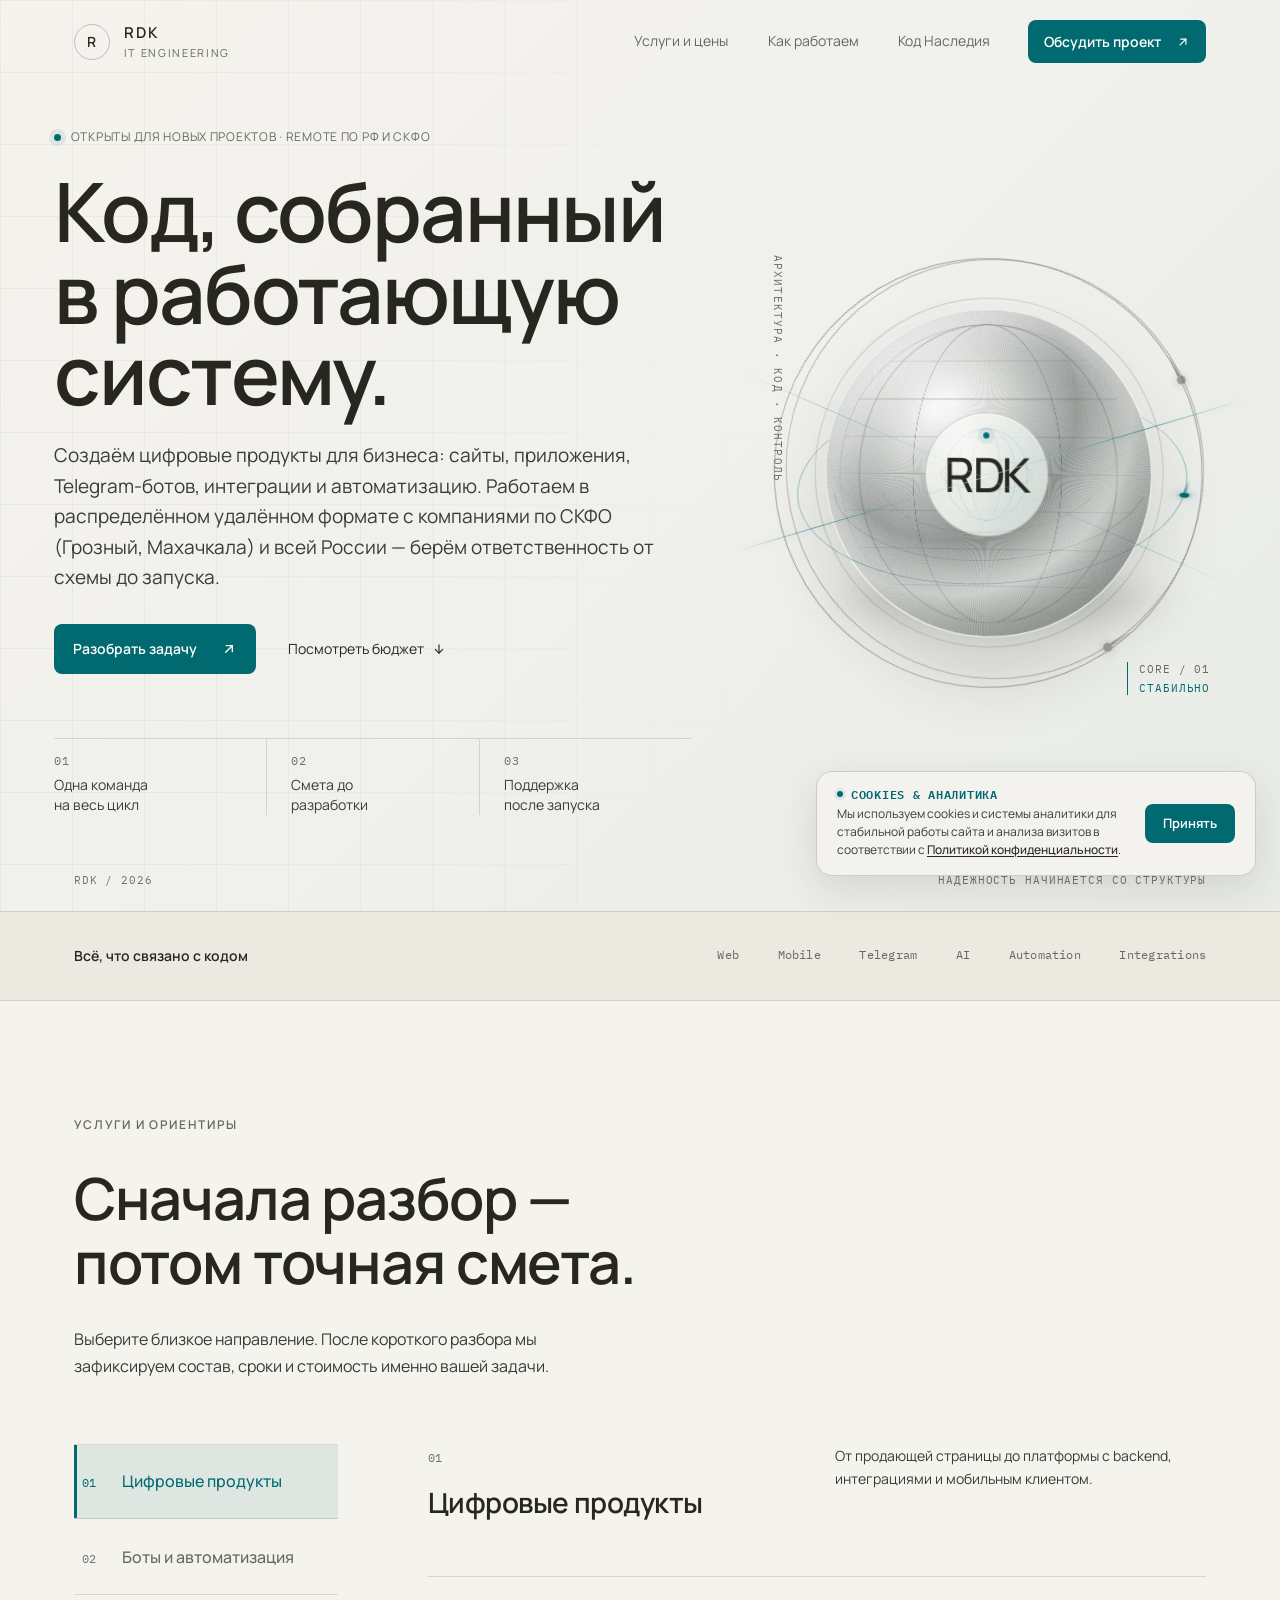
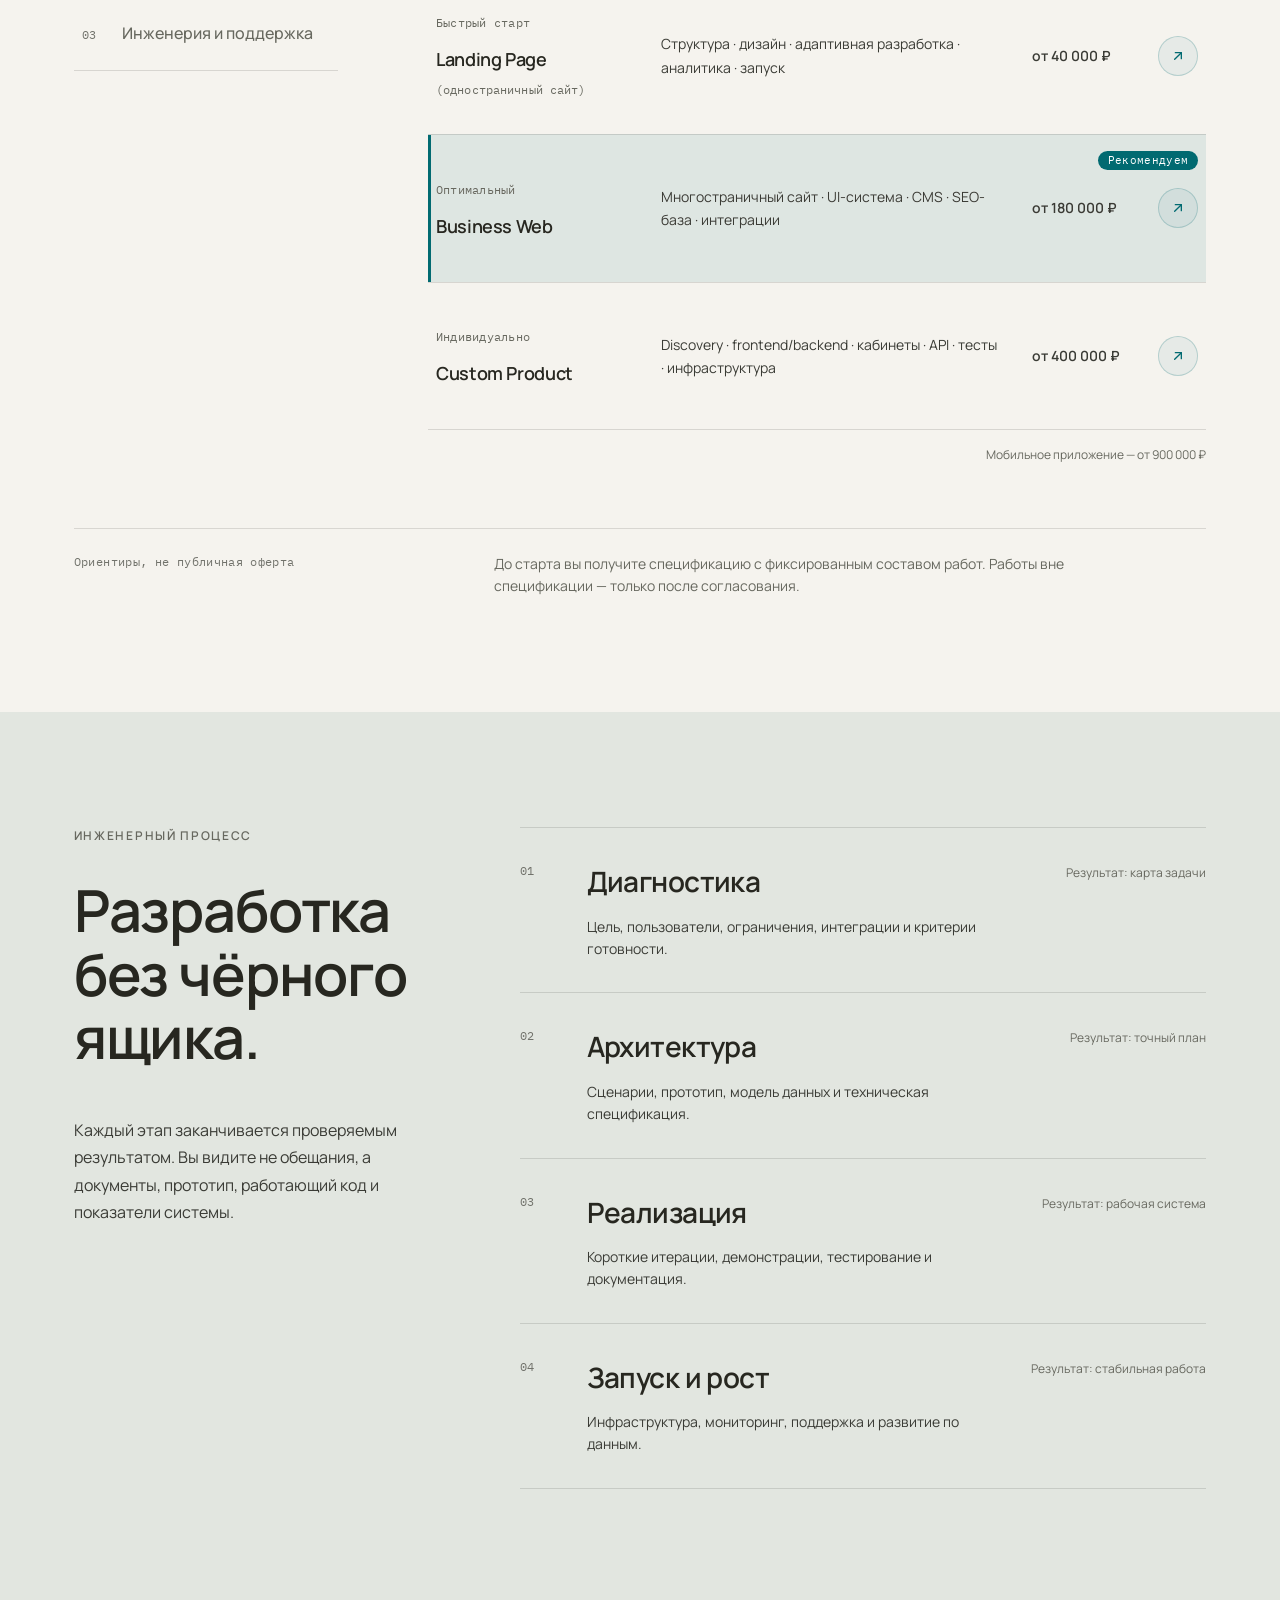
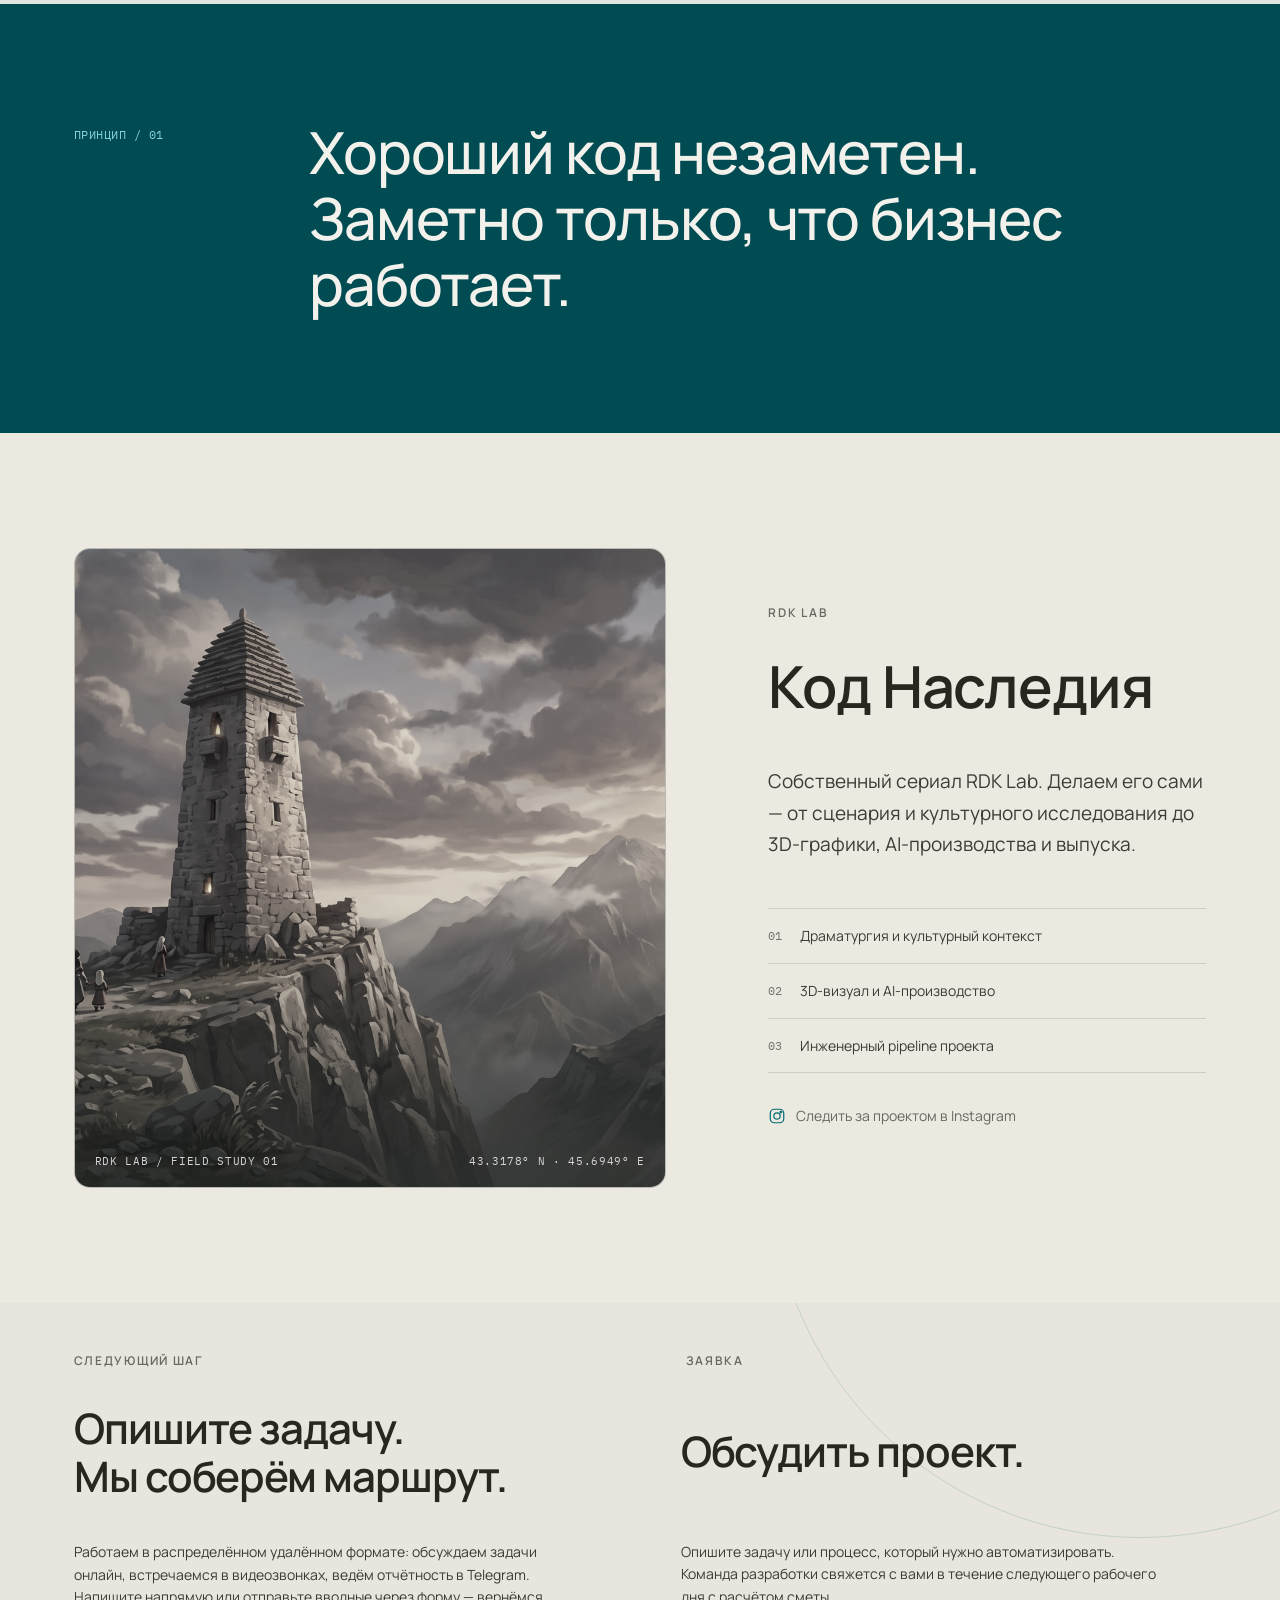
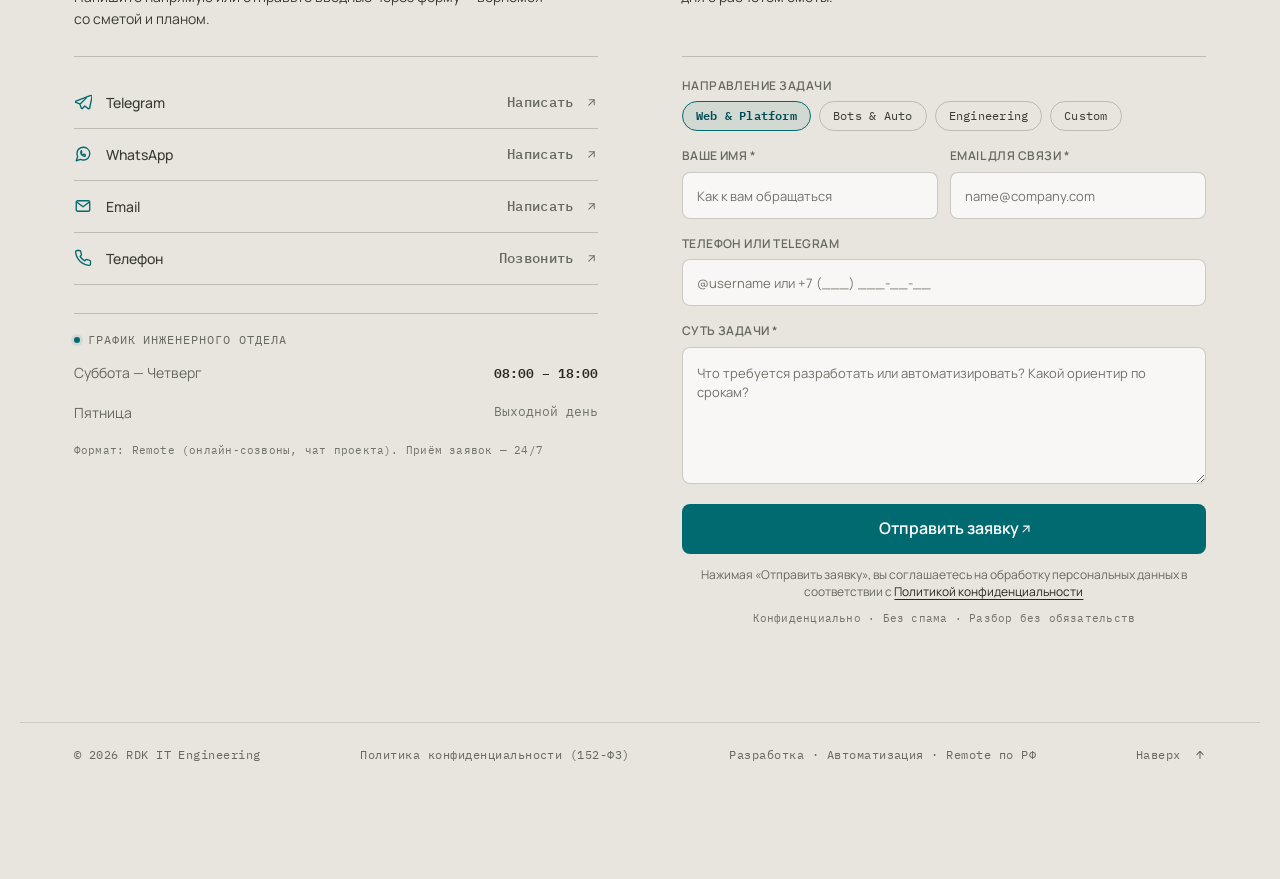
==== commit 4bfdd2b2: "feat(seo): add Yandex Webmaster and Google Search Console verification codes (steps 5.5, 5.6)" ====
--- a/index.html
+++ b/index.html
@@ -36,9 +36,9 @@
   <link rel="icon" type="image/x-icon" href="favicon.ico" sizes="any">
   <link rel="apple-touch-icon" href="apple-touch-icon.png">
 
-  <!-- Верификация поисковых систем (активируется при добавлении в консоли) -->
-  <!-- <meta name="yandex-verification" content="" /> -->
-  <!-- <meta name="google-site-verification" content="" /> -->
+  <!-- Верификация поисковых систем Яндекс и Google -->
+  <meta name="yandex-verification" content="26d7ff8b5a0b053d">
+  <meta name="google-site-verification" content="k4jHGTlG58bVf-qfZ7OXKfFF_O2ObTN4wJBitlfRkCQ">
 
   <link rel="preconnect" href="https://fonts.googleapis.com">
   <link rel="preconnect" href="https://fonts.gstatic.com" crossorigin>
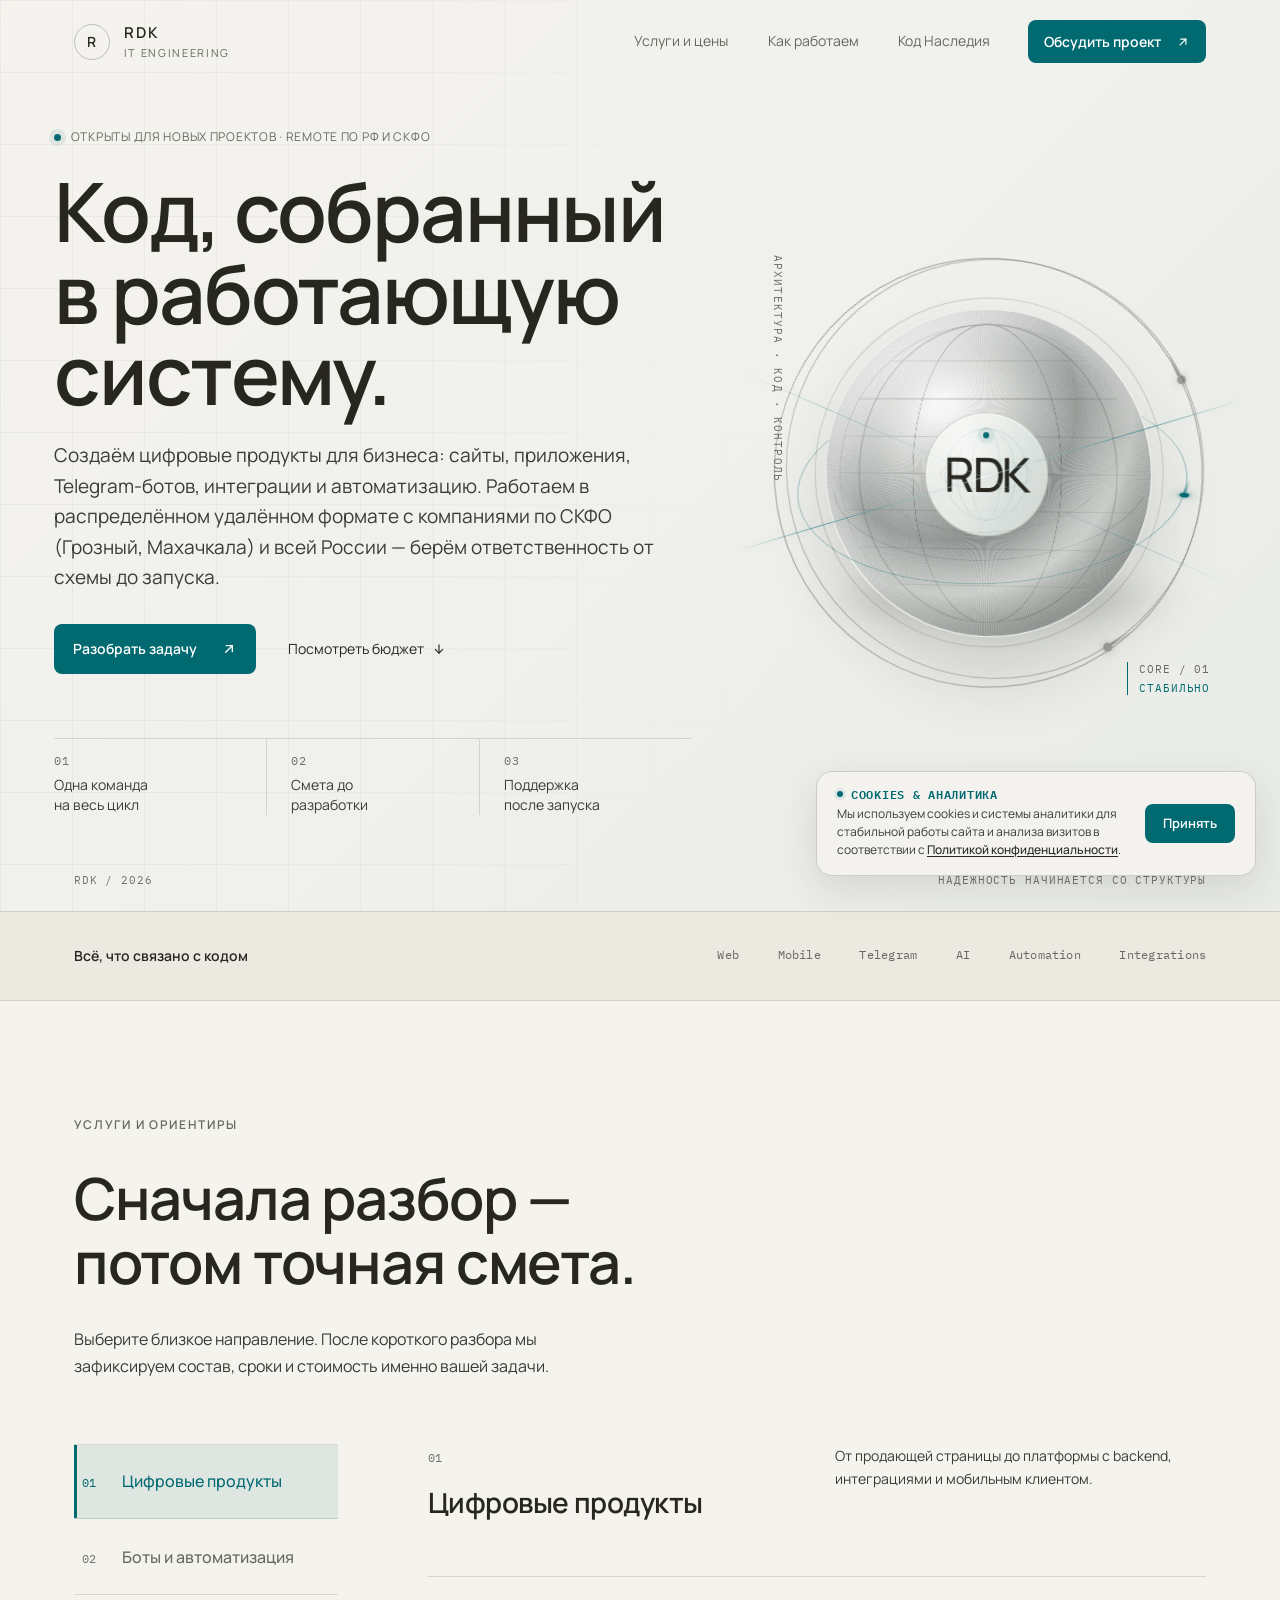
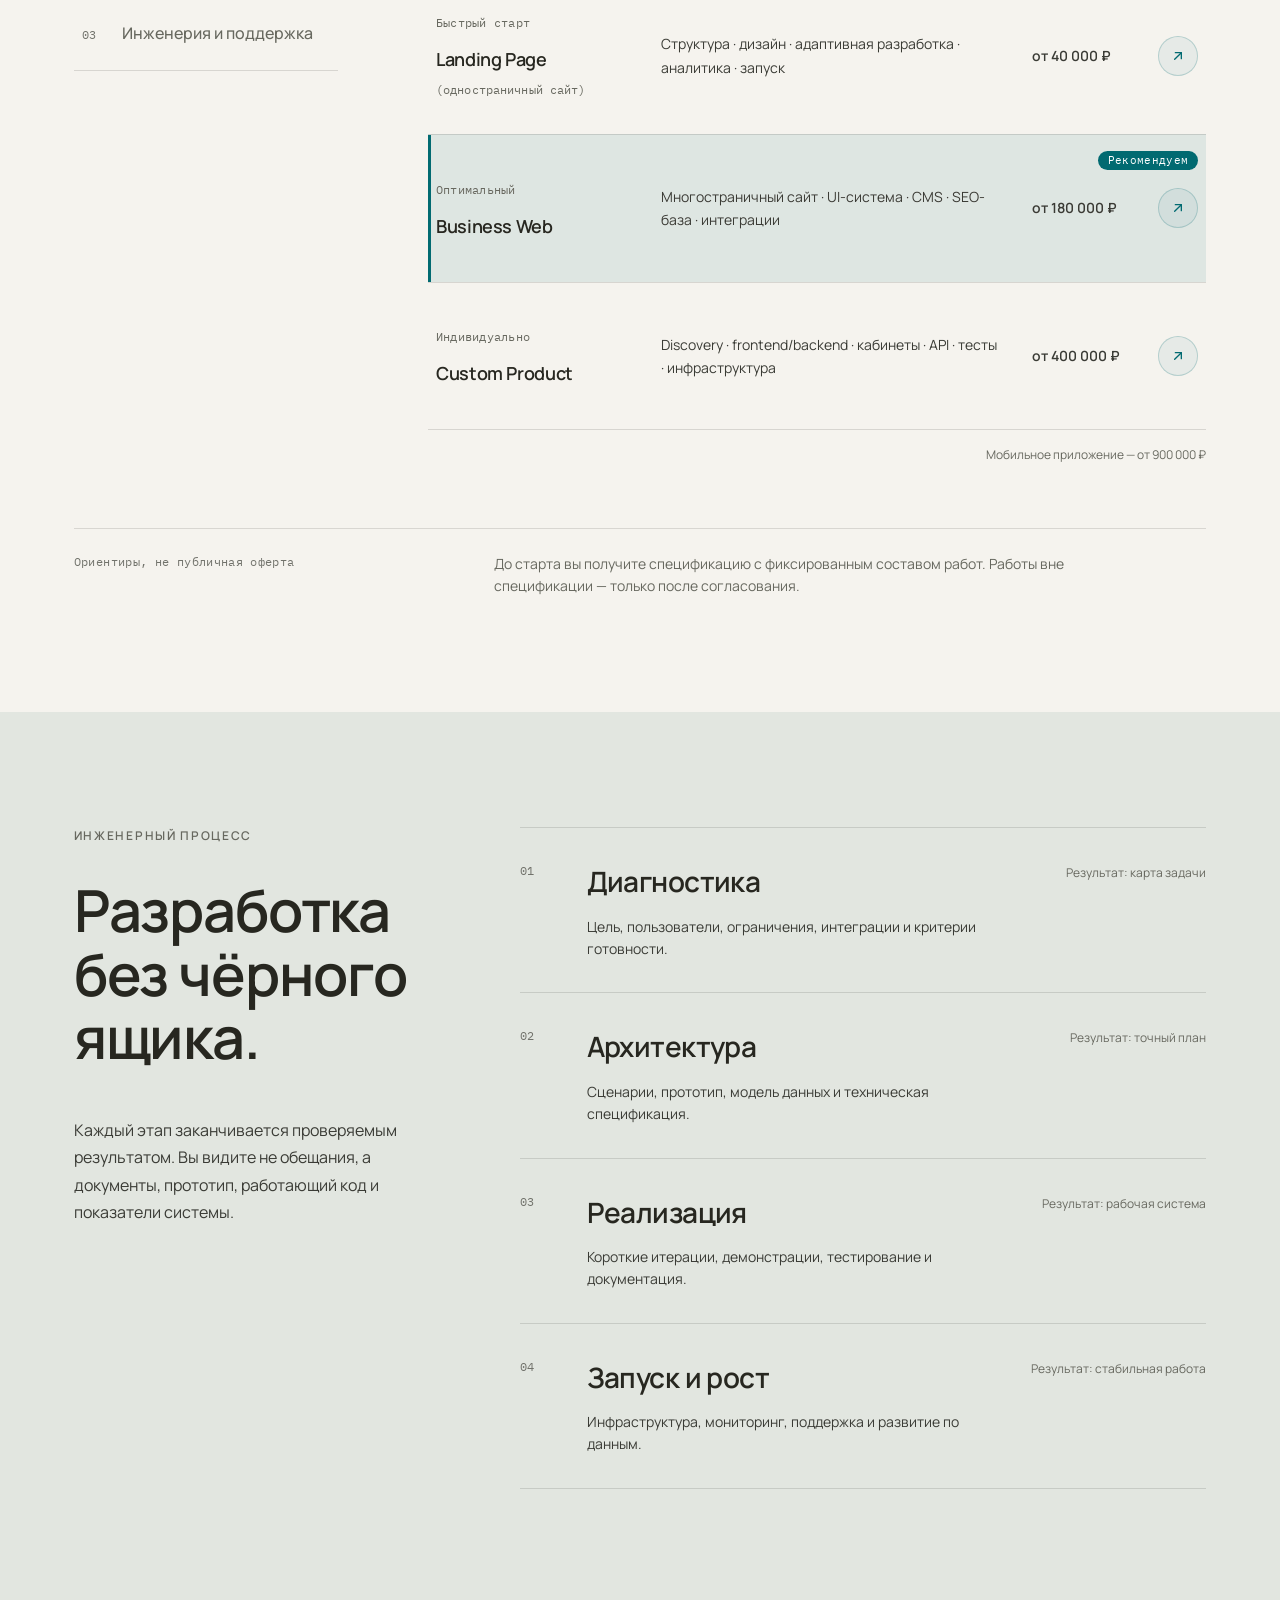
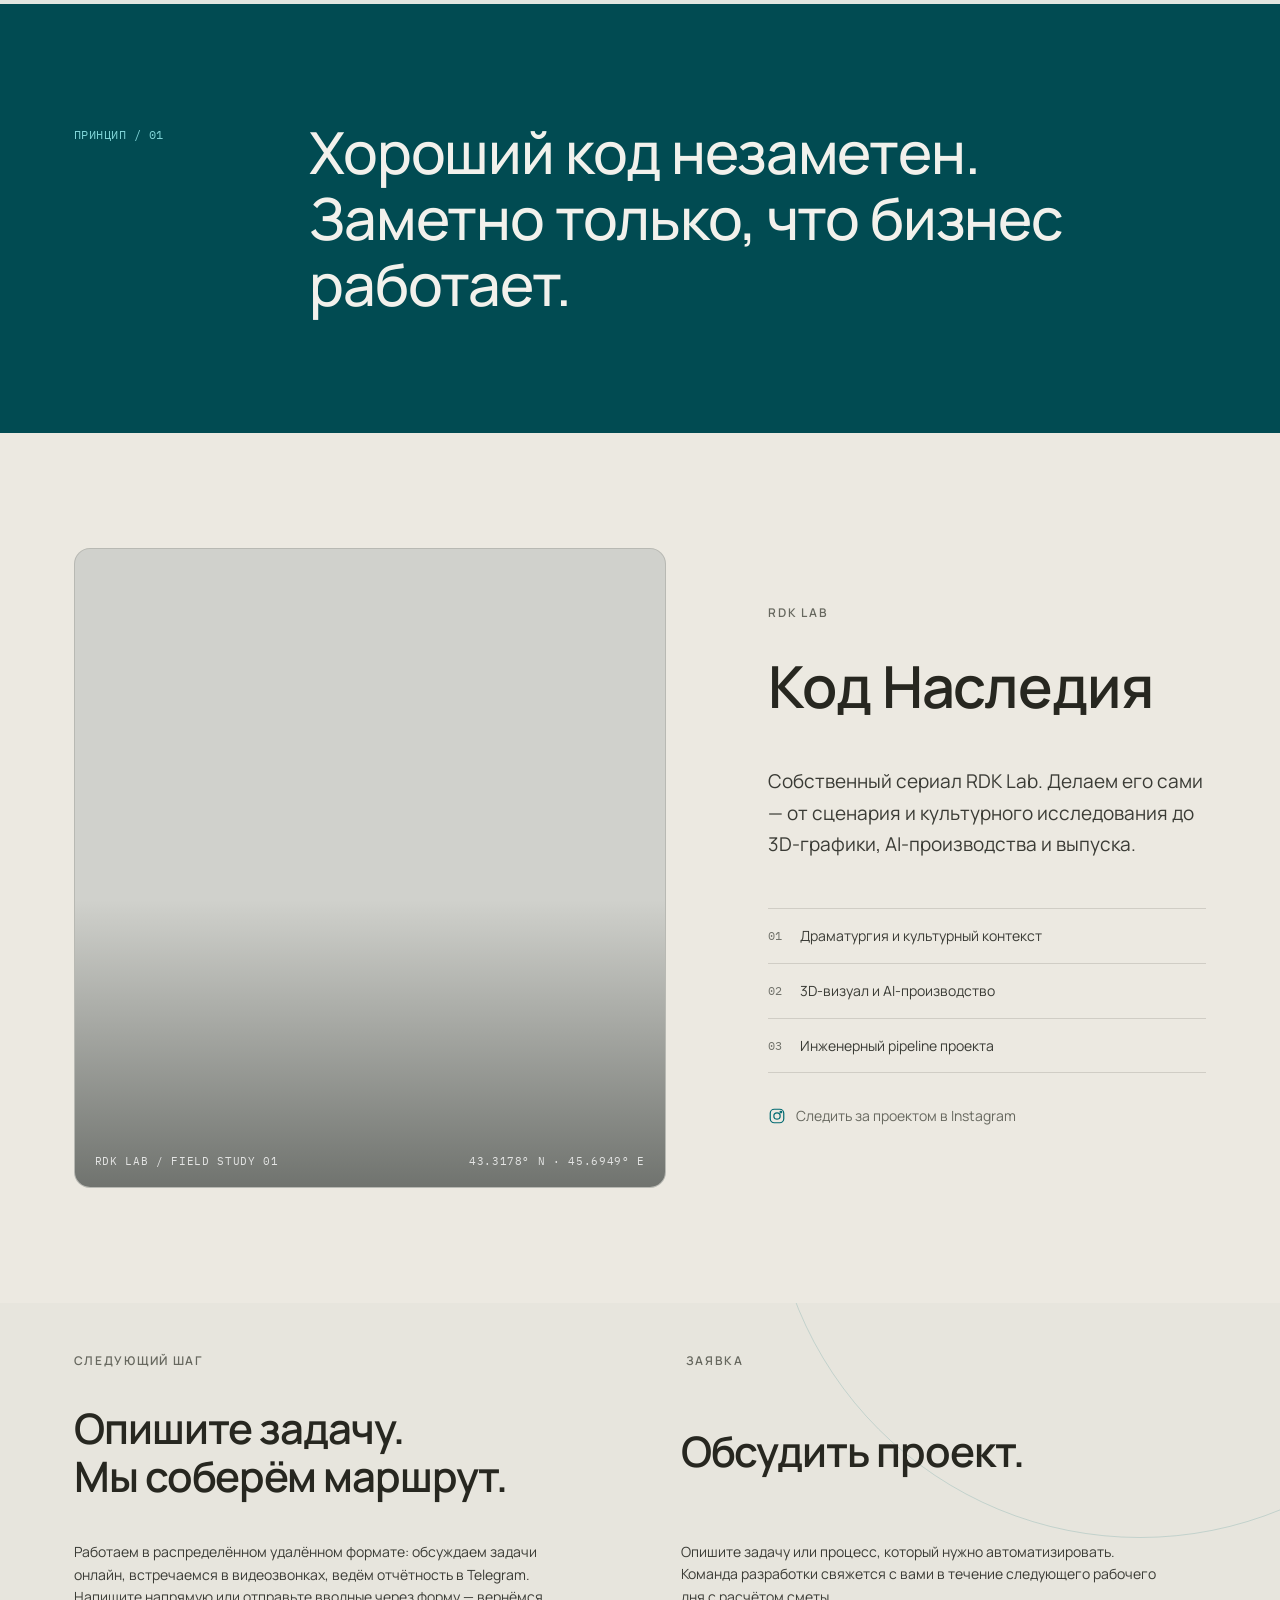
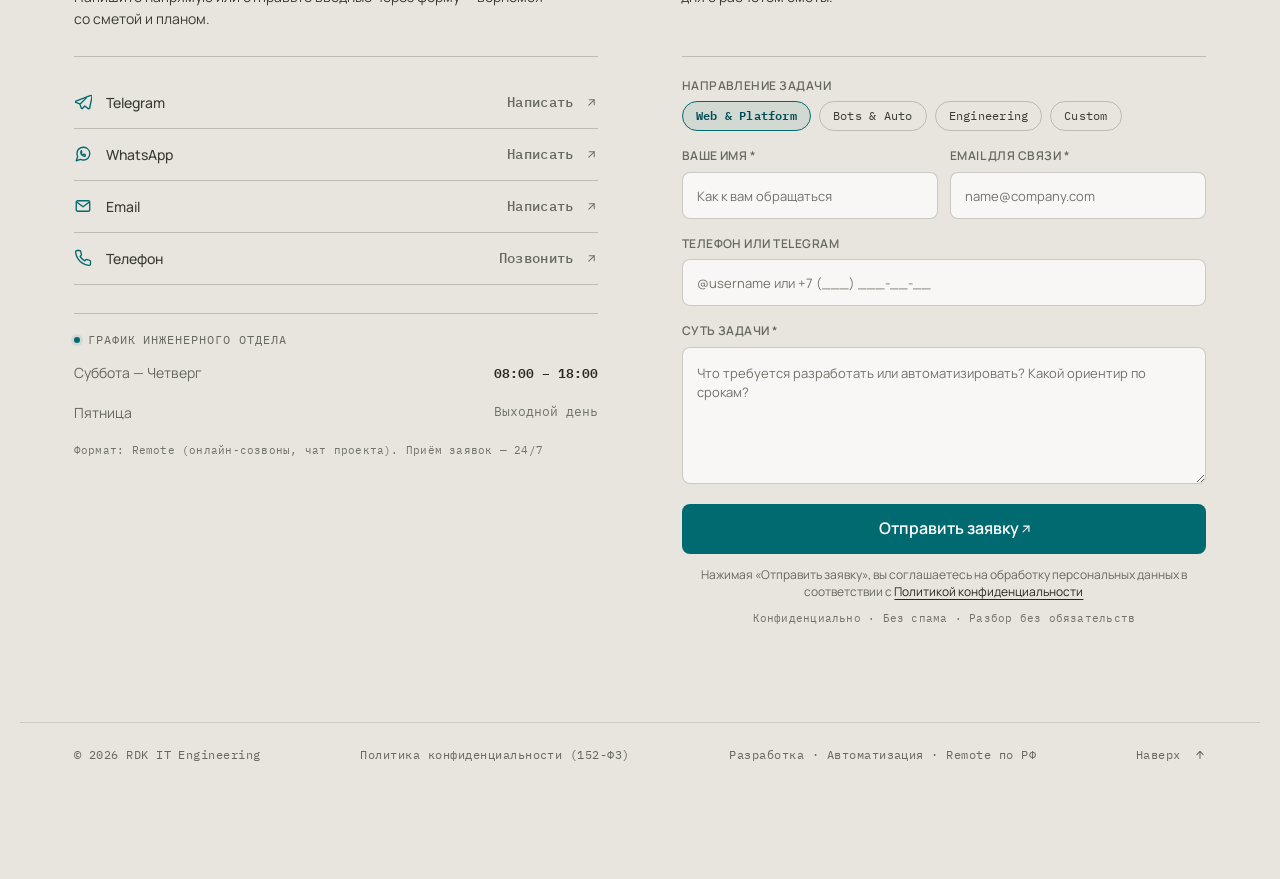
==== commit ec92231a: "feat(analytics): integrate live Yandex Metrika counter 113009644 and complete SEO workplan 05" ====
--- a/index.html
+++ b/index.html
@@ -52,19 +52,18 @@
     m[i].l=1*new Date();
     for (var j = 0; j < document.scripts.length; j++) {if (document.scripts[j].src === r) { return; }}
     k=e.createElement(t),a=e.getElementsByTagName(t)[0],k.async=1,k.src=r,a.parentNode.insertBefore(k,a)})
-    (window, document, "script", "https://mc.yandex.ru/metrika/tag.js", "ym");
-
-    // Номер счётчика Яндекс.Метрики. Укажите ID при регистрации в metrika.yandex.ru
-    window.RDK_YM_ID = 0;
-    if (window.RDK_YM_ID > 0) {
-      ym(window.RDK_YM_ID, "init", {
-        clickmap: true,
-        trackLinks: true,
-        accurateTrackBounce: true,
-        webvisor: true
-      });
-    }
+    (window, document, "script", "https://mc.yandex.ru/metrika/tag.js?id=113009644", "ym");
+
+    window.RDK_YM_ID = 113009644;
+    ym(window.RDK_YM_ID, "init", {
+      clickmap: true,
+      trackLinks: true,
+      accurateTrackBounce: true,
+      webvisor: true,
+      ecommerce: "dataLayer"
+    });
   </script>
+  <noscript><div><img src="https://mc.yandex.ru/watch/113009644" style="position:absolute; left:-9999px;" alt="" /></div></noscript>
 
   <!-- Семантическая микроразметка Schema.org (JSON-LD) для поисковиков Яндекс и Google -->
   <script type="application/ld+json">
